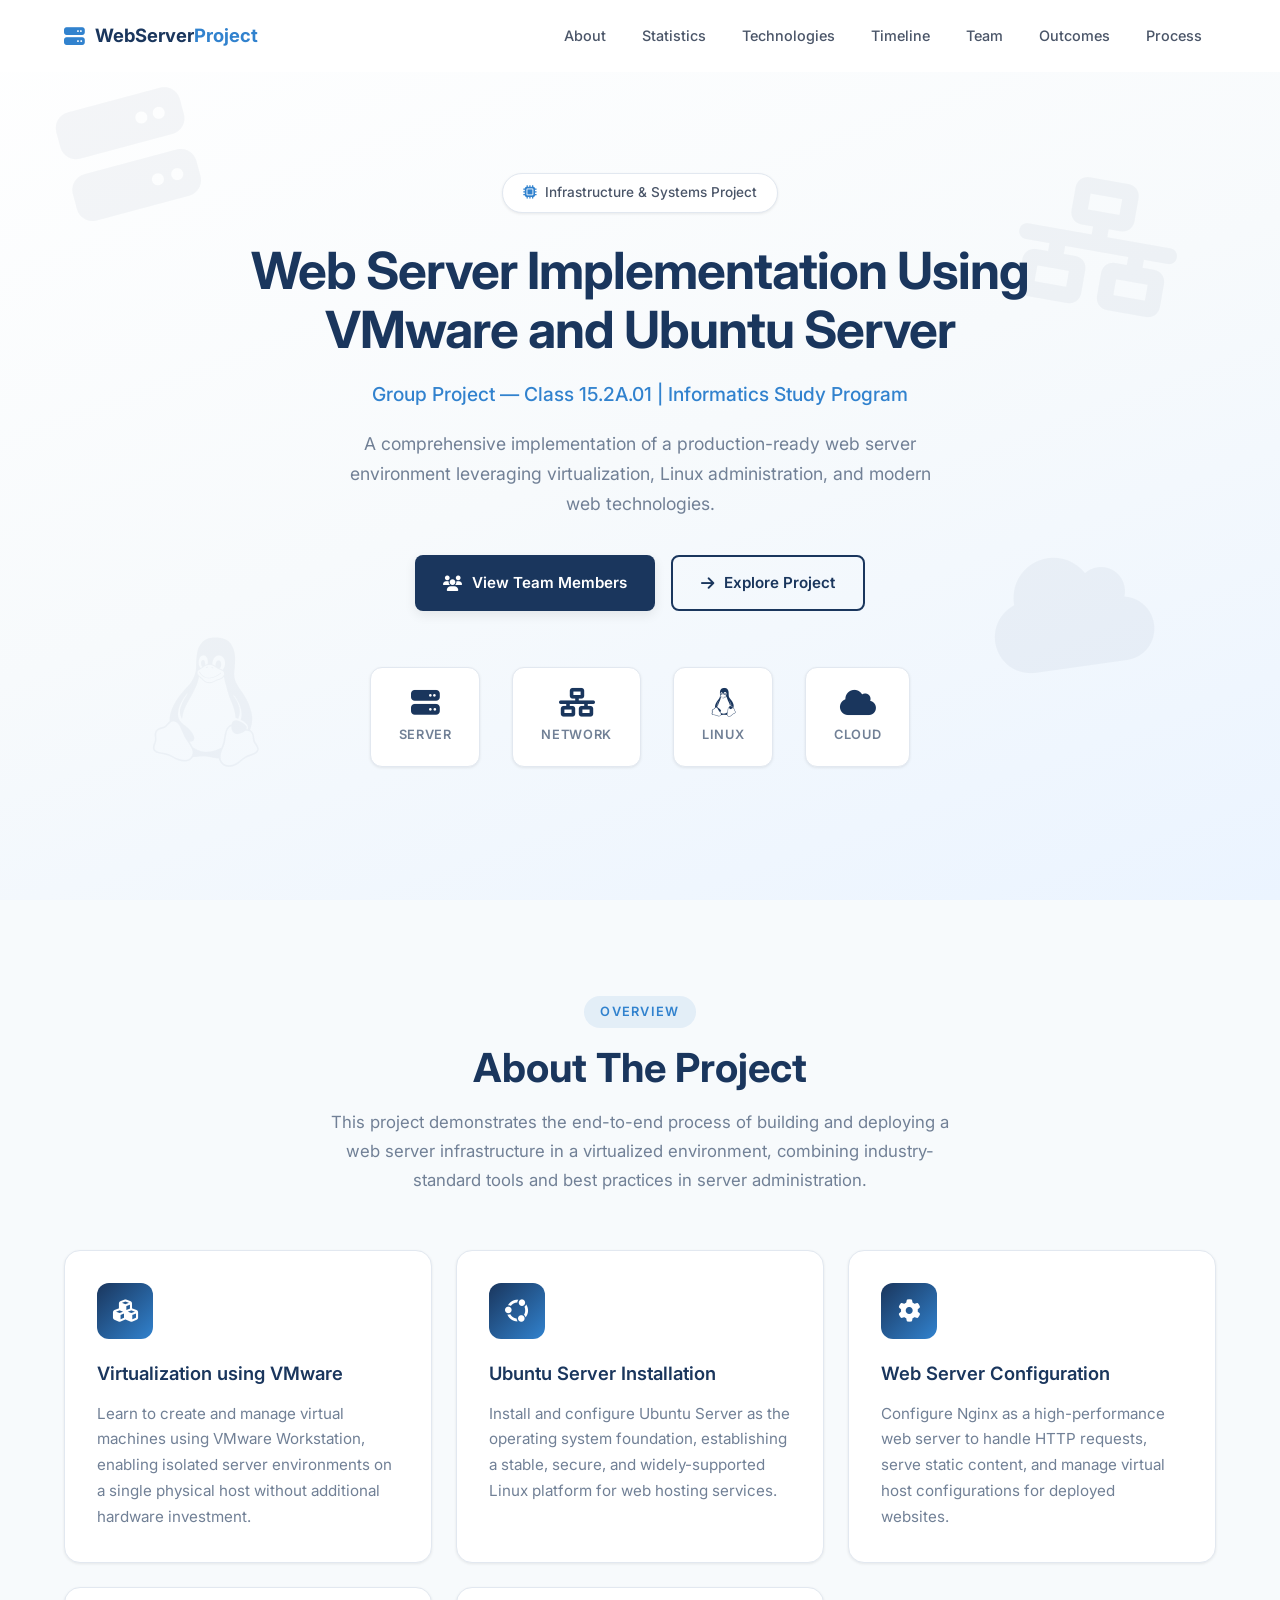
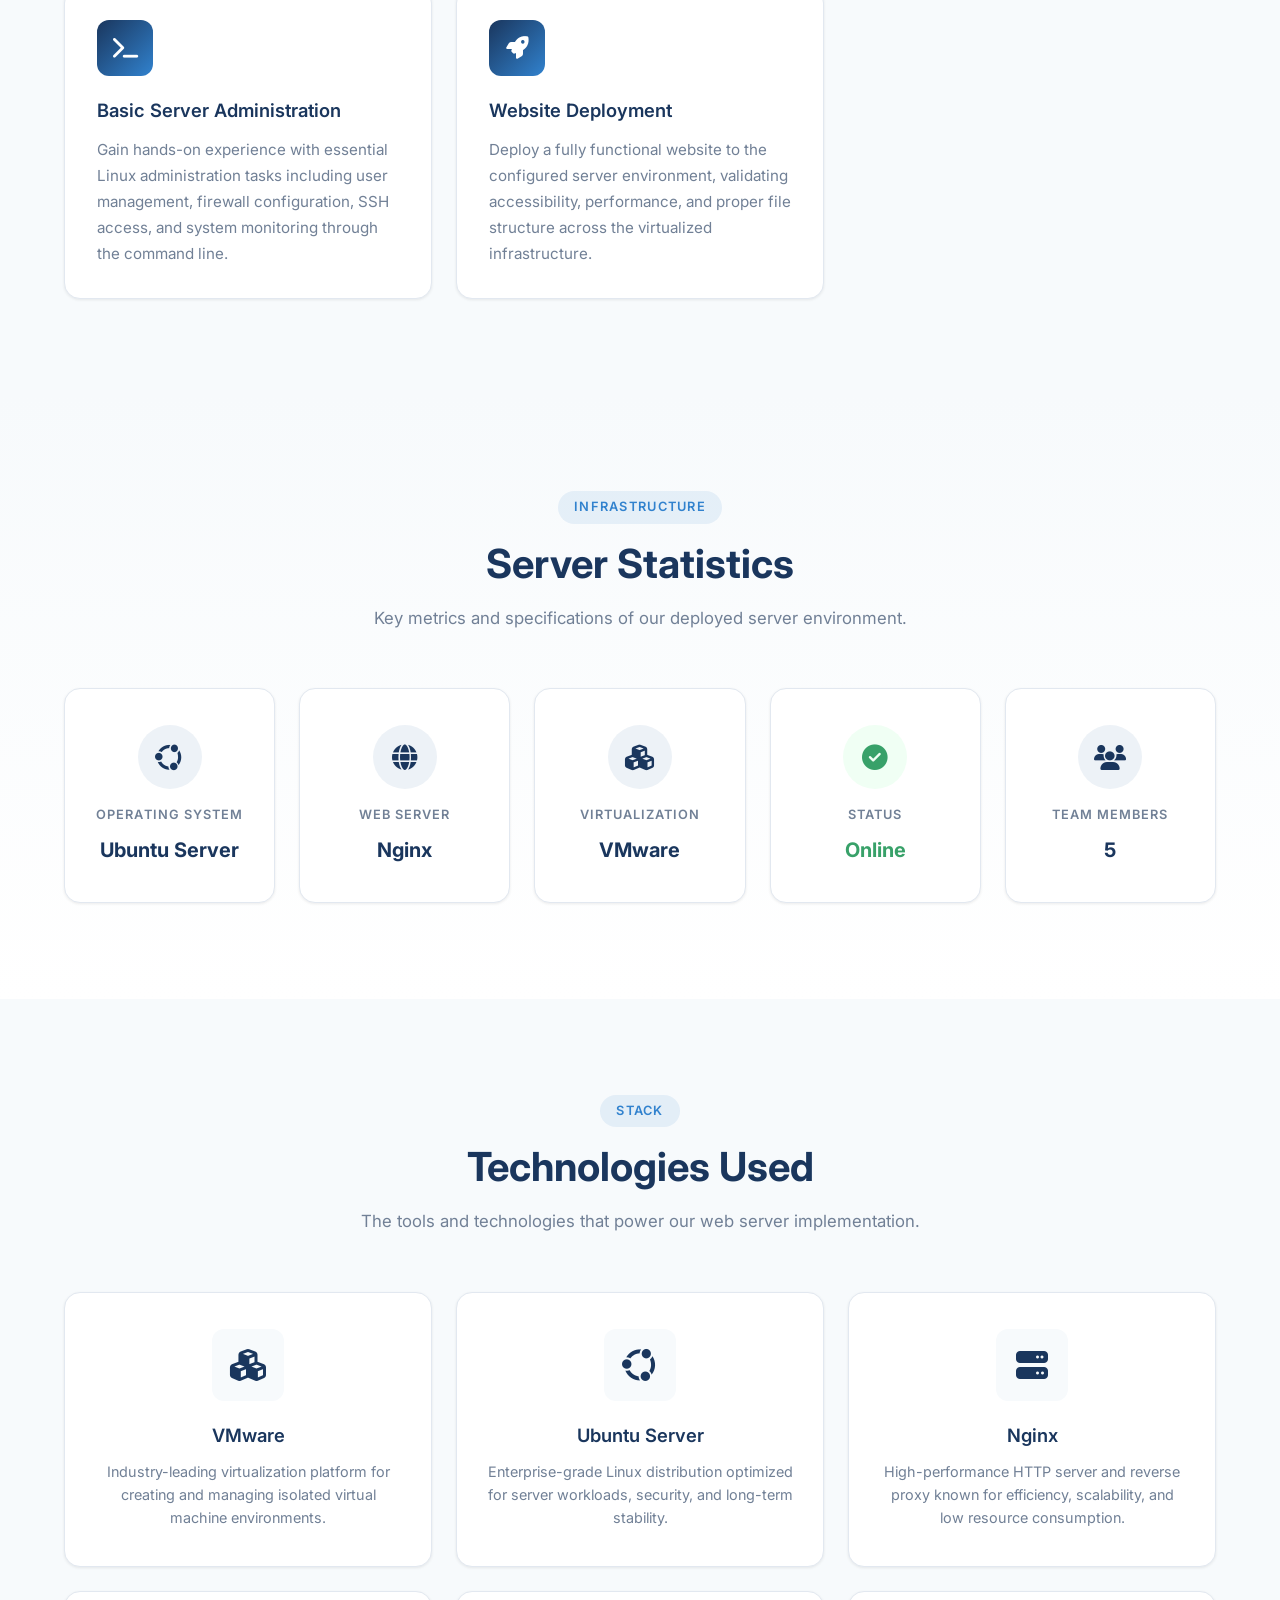
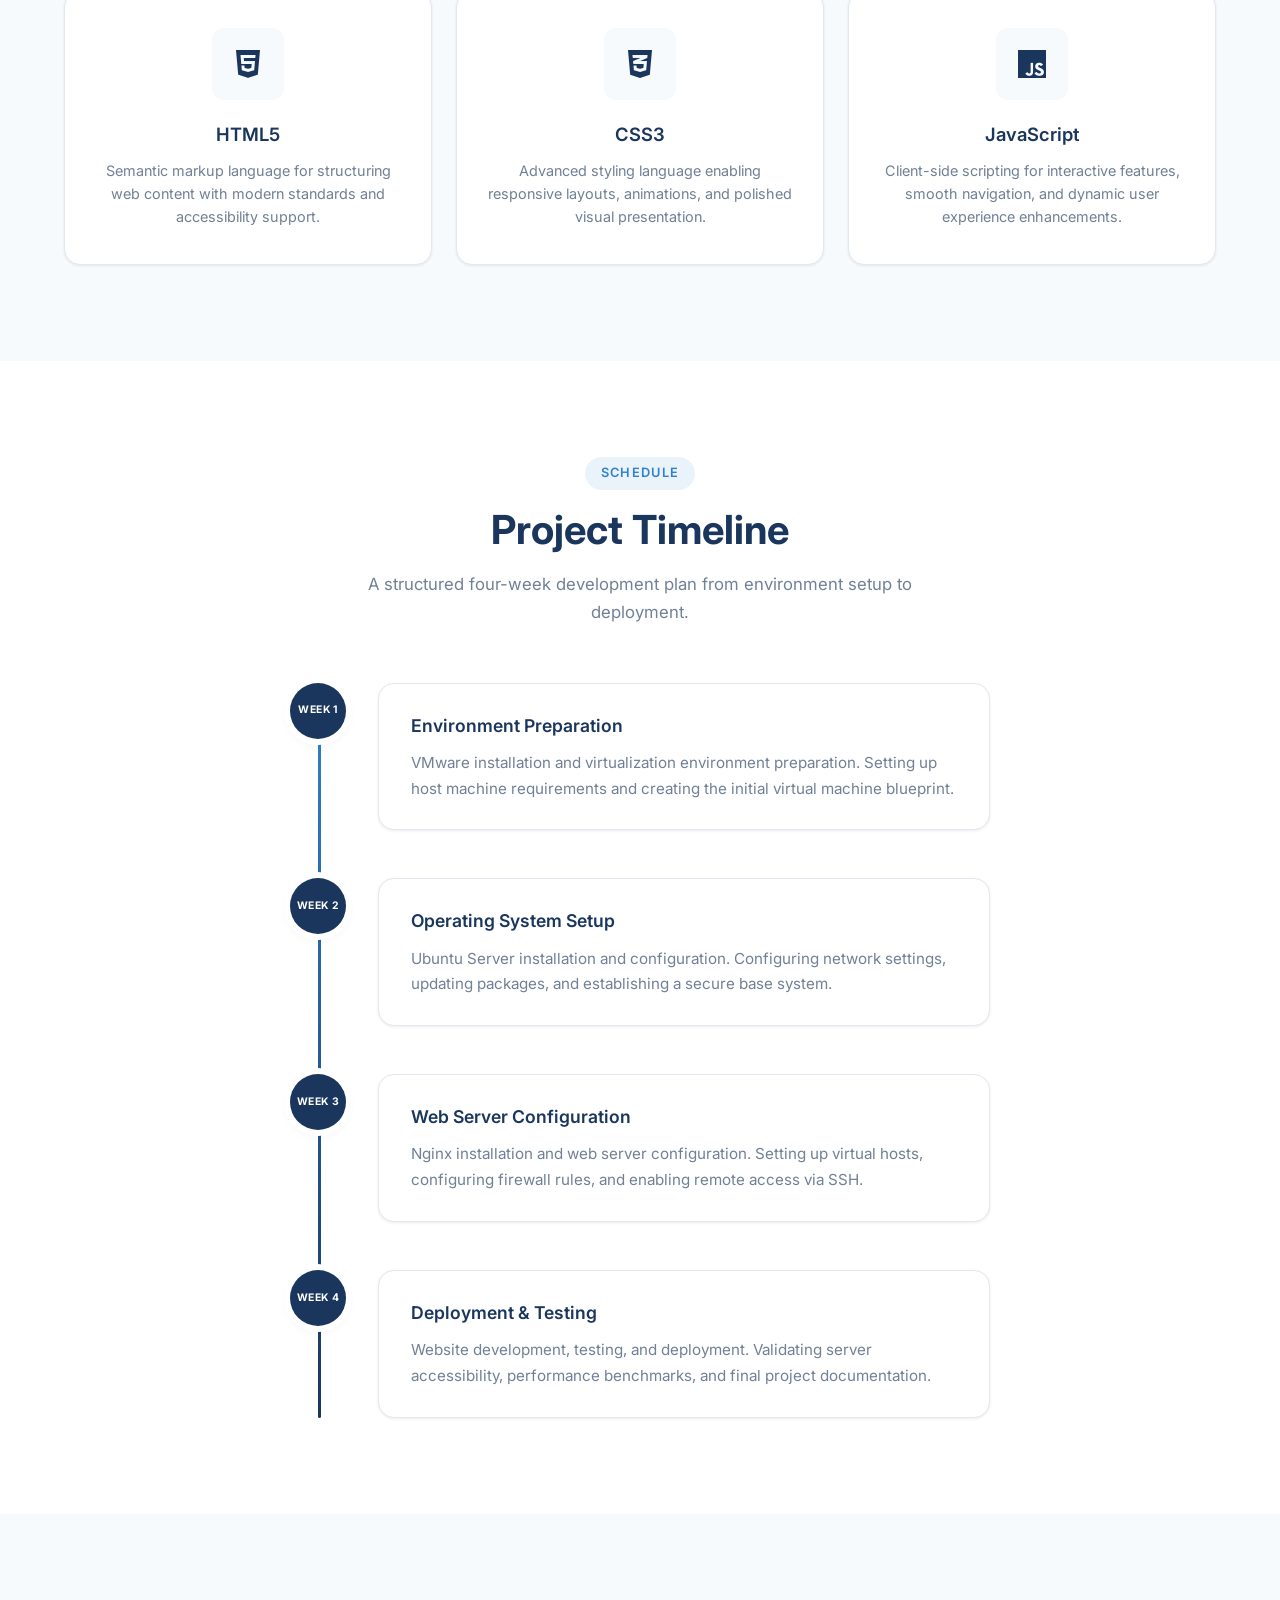
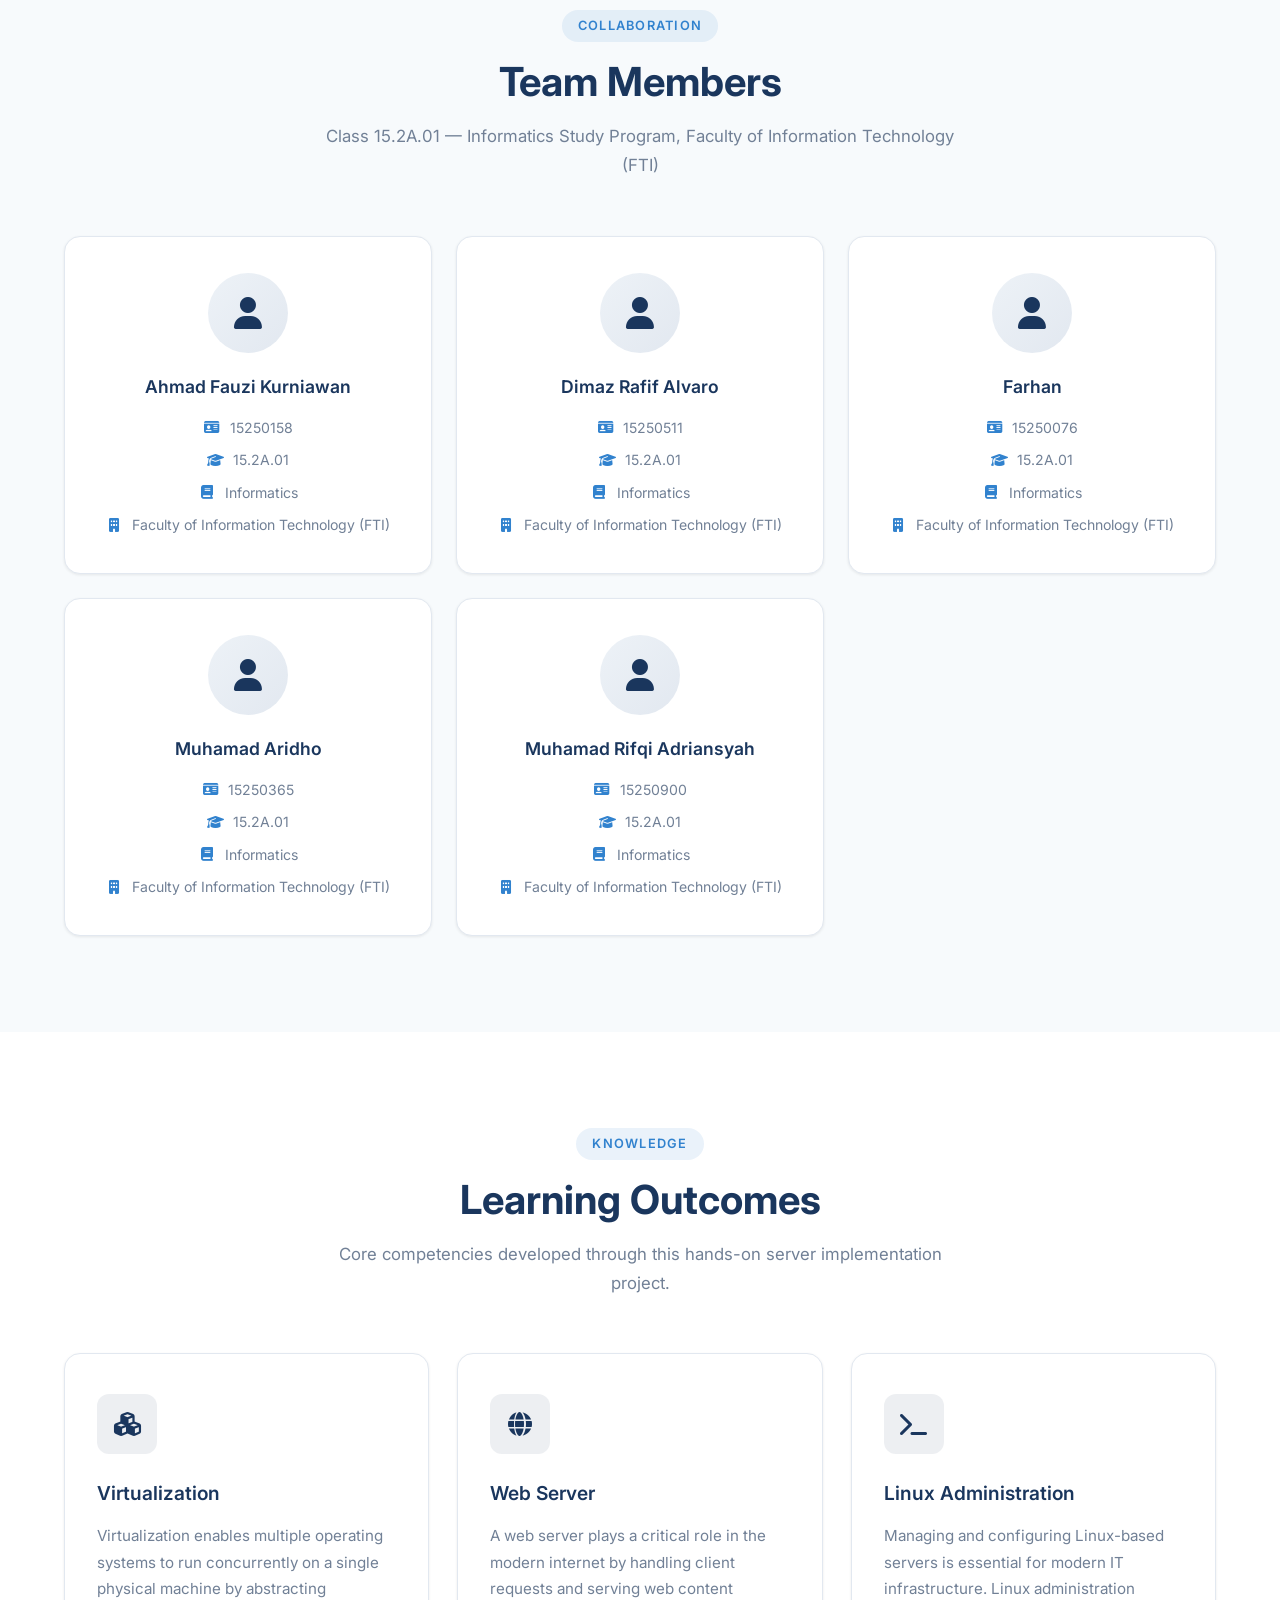
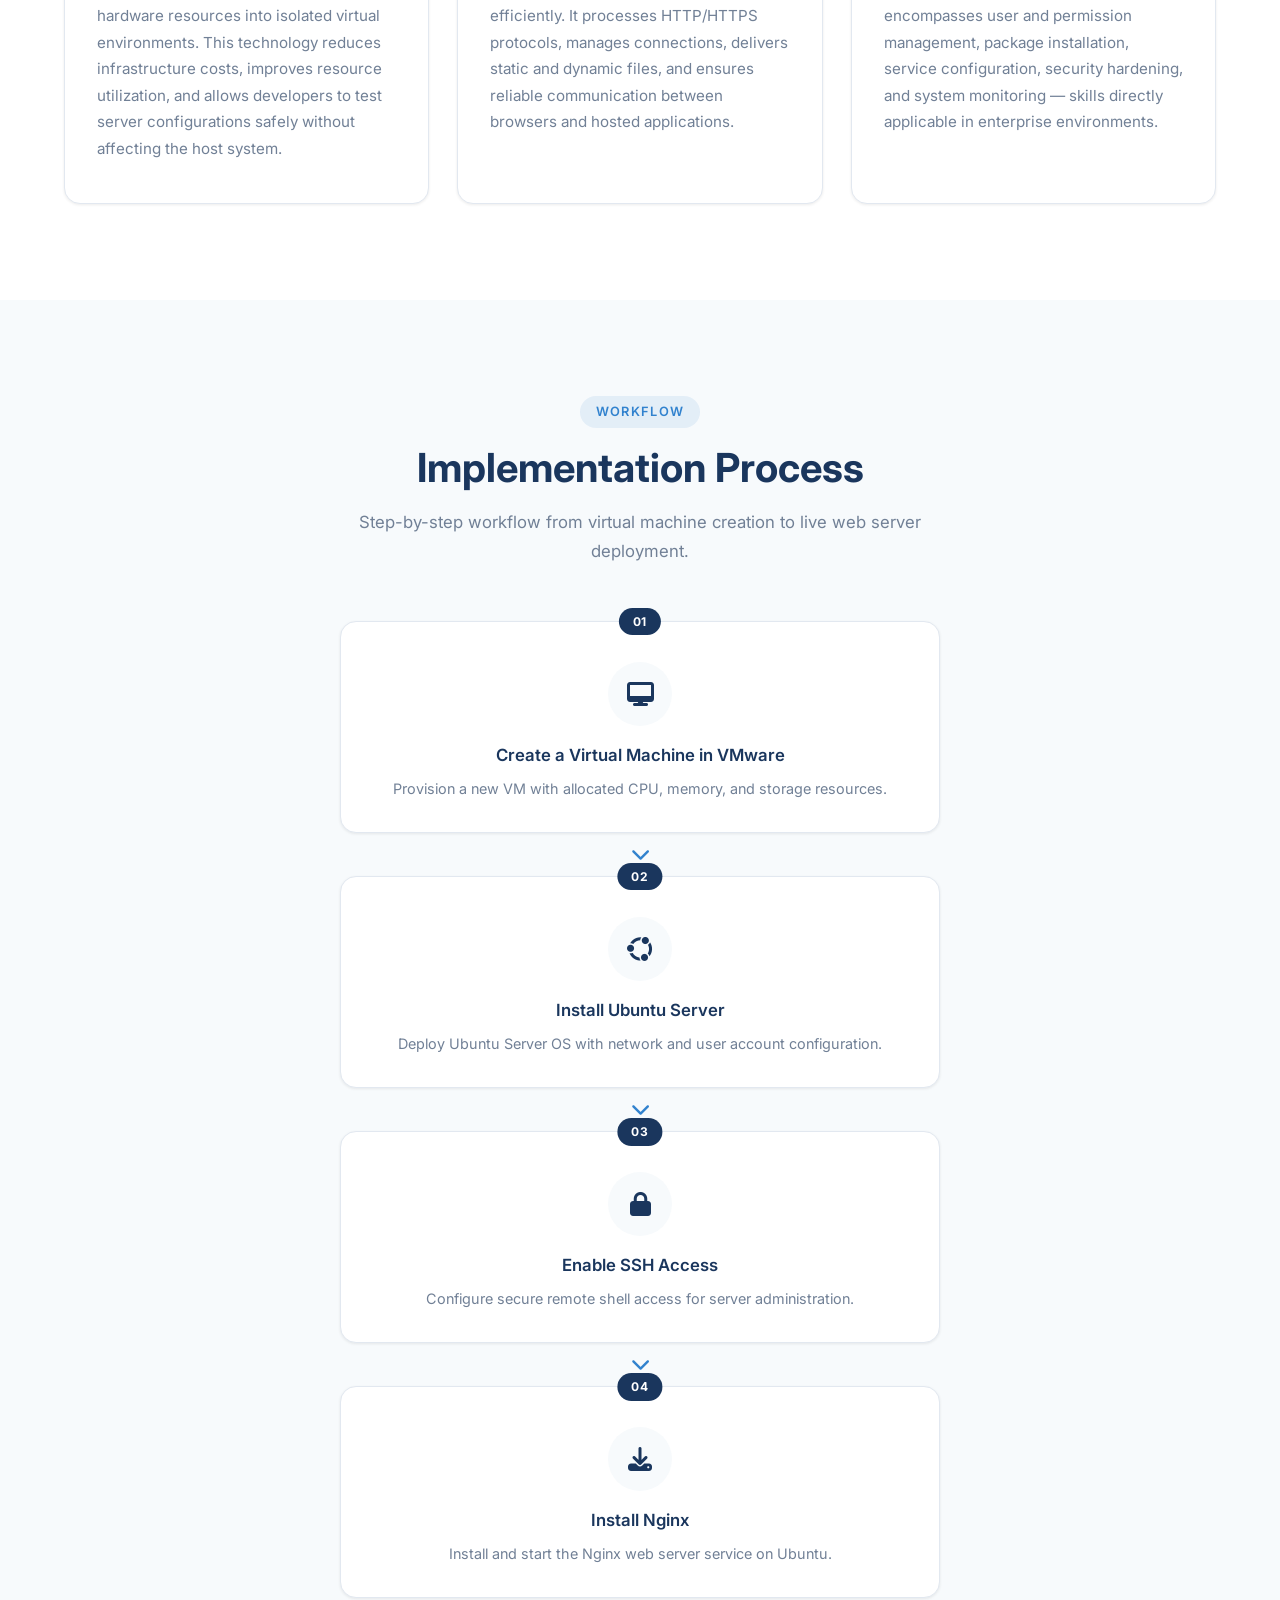
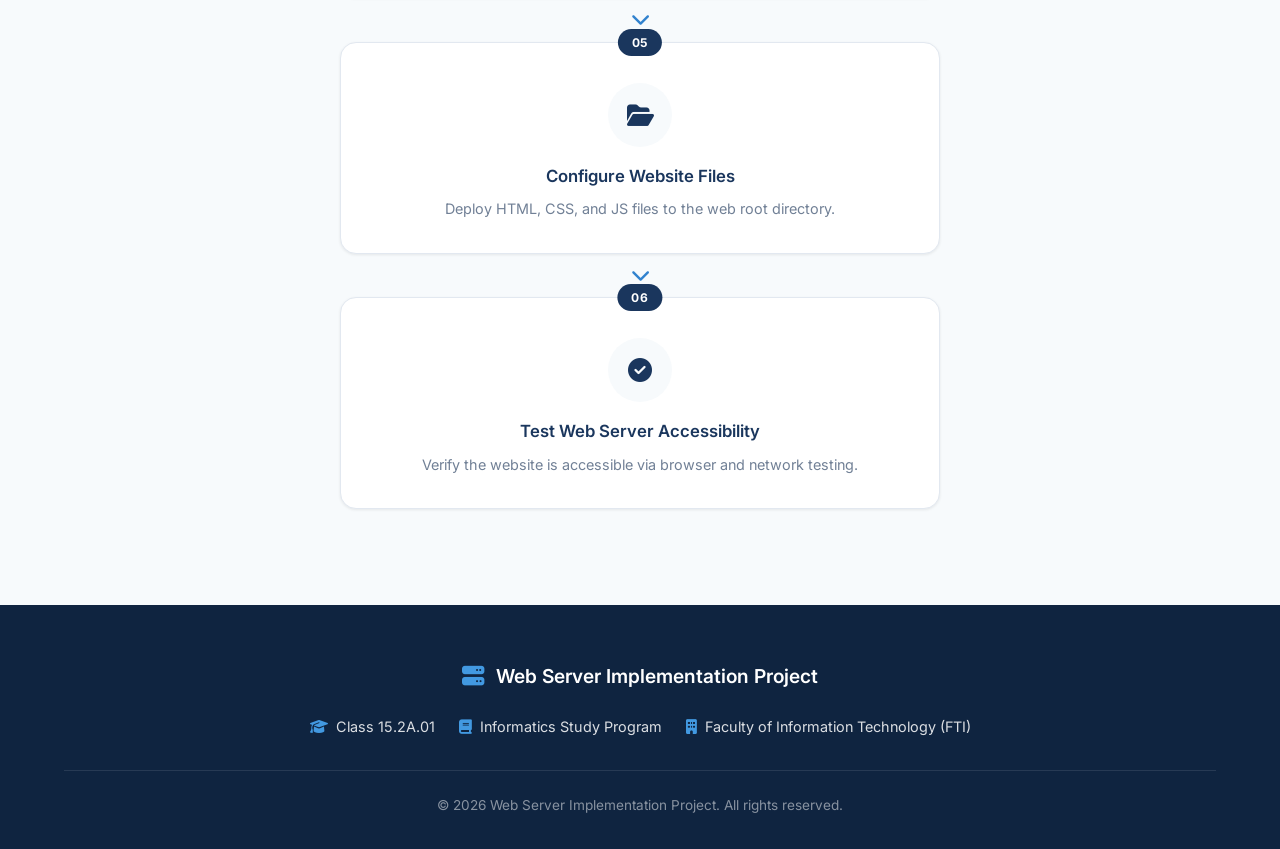
==== index.html @ 6a558b80 "initial commit" ====
<!DOCTYPE html>
<html lang="en">
<head>
  <meta charset="UTF-8">
  <meta name="viewport" content="width=device-width, initial-scale=1.0">
  <meta name="description" content="Web Server Implementation Using VMware and Ubuntu Server - Group Project Class 15.2A.01 Informatics Study Program">
  <title>Web Server Implementation | VMware & Ubuntu Server</title>

  <!-- Google Fonts -->
  <link rel="preconnect" href="https://fonts.googleapis.com">
  <link rel="preconnect" href="https://fonts.gstatic.com" crossorigin>
  <link href="https://fonts.googleapis.com/css2?family=Inter:wght@300;400;500;600;700&display=swap" rel="stylesheet">

  <!-- Font Awesome CDN -->
  <link rel="stylesheet" href="https://cdnjs.cloudflare.com/ajax/libs/font-awesome/6.5.1/css/all.min.css" integrity="sha512-DTOQO9RWCH3ppGqcWaEA1BIZOC6xxalwEsw9c2QQeAIftl+Vegovlnee1c9QX4TctnWMn13TZye+giMm8e2LwA==" crossorigin="anonymous" referrerpolicy="no-referrer">

  <!-- Custom Styles -->
  <link rel="stylesheet" href="css/style.css">
</head>
<body>

  <!-- ==================== NAVIGATION ==================== -->
  <header class="header" id="header">
    <nav class="nav container">
      <a href="#hero" class="nav__logo">
        <i class="fas fa-server"></i>
        <span>WebServer<span class="nav__logo-accent">Project</span></span>
      </a>

      <button class="nav__toggle" id="nav-toggle" aria-label="Toggle navigation menu" aria-expanded="false">
        <i class="fas fa-bars"></i>
      </button>

      <ul class="nav__menu" id="nav-menu">
        <li class="nav__item"><a href="#about" class="nav__link">About</a></li>
        <li class="nav__item"><a href="#statistics" class="nav__link">Statistics</a></li>
        <li class="nav__item"><a href="#technologies" class="nav__link">Technologies</a></li>
        <li class="nav__item"><a href="#timeline" class="nav__link">Timeline</a></li>
        <li class="nav__item"><a href="#team" class="nav__link">Team</a></li>
        <li class="nav__item"><a href="#outcomes" class="nav__link">Outcomes</a></li>
        <li class="nav__item"><a href="#process" class="nav__link">Process</a></li>
      </ul>
    </nav>
  </header>

  <main>

    <!-- ==================== HERO SECTION ==================== -->
    <section class="hero" id="hero">
      <div class="hero__bg-icons" aria-hidden="true">
        <i class="fas fa-server hero__bg-icon hero__bg-icon--1"></i>
        <i class="fas fa-network-wired hero__bg-icon hero__bg-icon--2"></i>
        <i class="fab fa-linux hero__bg-icon hero__bg-icon--3"></i>
        <i class="fas fa-cloud hero__bg-icon hero__bg-icon--4"></i>
      </div>

      <div class="container hero__container">
        <div class="hero__badge reveal">
          <i class="fas fa-microchip"></i>
          <span>Infrastructure &amp; Systems Project</span>
        </div>

        <h1 class="hero__title reveal">
          Web Server Implementation Using VMware and Ubuntu Server
        </h1>

        <p class="hero__subtitle reveal">
          Group Project &mdash; Class 15.2A.01 | Informatics Study Program
        </p>

        <p class="hero__description reveal">
          A comprehensive implementation of a production-ready web server environment
          leveraging virtualization, Linux administration, and modern web technologies.
        </p>

        <div class="hero__cta reveal">
          <a href="#team" class="btn btn--primary">
            <i class="fas fa-users"></i>
            View Team Members
          </a>
          <a href="#about" class="btn btn--outline">
            <i class="fas fa-arrow-right"></i>
            Explore Project
          </a>
        </div>

        <div class="hero__tech-icons reveal">
          <div class="hero__tech-item">
            <i class="fas fa-server"></i>
            <span>Server</span>
          </div>
          <div class="hero__tech-item">
            <i class="fas fa-network-wired"></i>
            <span>Network</span>
          </div>
          <div class="hero__tech-item">
            <i class="fab fa-linux"></i>
            <span>Linux</span>
          </div>
          <div class="hero__tech-item">
            <i class="fas fa-cloud"></i>
            <span>Cloud</span>
          </div>
        </div>
      </div>
    </section>

    <!-- ==================== ABOUT THE PROJECT ==================== -->
    <section class="section about" id="about">
      <div class="container">
        <div class="section__header reveal">
          <span class="section__tag">Overview</span>
          <h2 class="section__title">About The Project</h2>
          <p class="section__description">
            This project demonstrates the end-to-end process of building and deploying
            a web server infrastructure in a virtualized environment, combining industry-standard
            tools and best practices in server administration.
          </p>
        </div>

        <div class="about__grid">
          <article class="about__card reveal">
            <div class="about__icon">
              <i class="fas fa-cubes"></i>
            </div>
            <h3 class="about__card-title">Virtualization using VMware</h3>
            <p class="about__card-text">
              Learn to create and manage virtual machines using VMware Workstation,
              enabling isolated server environments on a single physical host without
              additional hardware investment.
            </p>
          </article>

          <article class="about__card reveal">
            <div class="about__icon">
              <i class="fab fa-ubuntu"></i>
            </div>
            <h3 class="about__card-title">Ubuntu Server Installation</h3>
            <p class="about__card-text">
              Install and configure Ubuntu Server as the operating system foundation,
              establishing a stable, secure, and widely-supported Linux platform for
              web hosting services.
            </p>
          </article>

          <article class="about__card reveal">
            <div class="about__icon">
              <i class="fas fa-cog"></i>
            </div>
            <h3 class="about__card-title">Web Server Configuration</h3>
            <p class="about__card-text">
              Configure Nginx as a high-performance web server to handle HTTP requests,
              serve static content, and manage virtual host configurations for deployed
              websites.
            </p>
          </article>

          <article class="about__card reveal">
            <div class="about__icon">
              <i class="fas fa-terminal"></i>
            </div>
            <h3 class="about__card-title">Basic Server Administration</h3>
            <p class="about__card-text">
              Gain hands-on experience with essential Linux administration tasks including
              user management, firewall configuration, SSH access, and system monitoring
              through the command line.
            </p>
          </article>

          <article class="about__card reveal">
            <div class="about__icon">
              <i class="fas fa-rocket"></i>
            </div>
            <h3 class="about__card-title">Website Deployment</h3>
            <p class="about__card-text">
              Deploy a fully functional website to the configured server environment,
              validating accessibility, performance, and proper file structure across
              the virtualized infrastructure.
            </p>
          </article>
        </div>
      </div>
    </section>

    <!-- ==================== SERVER STATISTICS ==================== -->
    <section class="section statistics" id="statistics">
      <div class="container">
        <div class="section__header reveal">
          <span class="section__tag">Infrastructure</span>
          <h2 class="section__title">Server Statistics</h2>
          <p class="section__description">
            Key metrics and specifications of our deployed server environment.
          </p>
        </div>

        <div class="stats__grid">
          <article class="stats__card reveal">
            <div class="stats__icon">
              <i class="fab fa-ubuntu"></i>
            </div>
            <span class="stats__label">Operating System</span>
            <span class="stats__value">Ubuntu Server</span>
          </article>

          <article class="stats__card reveal">
            <div class="stats__icon">
              <i class="fas fa-globe"></i>
            </div>
            <span class="stats__label">Web Server</span>
            <span class="stats__value">Nginx</span>
          </article>

          <article class="stats__card reveal">
            <div class="stats__icon">
              <i class="fas fa-cubes"></i>
            </div>
            <span class="stats__label">Virtualization</span>
            <span class="stats__value">VMware</span>
          </article>

          <article class="stats__card reveal">
            <div class="stats__icon stats__icon--online">
              <i class="fas fa-circle-check"></i>
            </div>
            <span class="stats__label">Status</span>
            <span class="stats__value stats__value--online">Online</span>
          </article>

          <article class="stats__card reveal">
            <div class="stats__icon">
              <i class="fas fa-users"></i>
            </div>
            <span class="stats__label">Team Members</span>
            <span class="stats__value">5</span>
          </article>
        </div>
      </div>
    </section>

    <!-- ==================== TECHNOLOGIES USED ==================== -->
    <section class="section technologies" id="technologies">
      <div class="container">
        <div class="section__header reveal">
          <span class="section__tag">Stack</span>
          <h2 class="section__title">Technologies Used</h2>
          <p class="section__description">
            The tools and technologies that power our web server implementation.
          </p>
        </div>

        <div class="tech__grid">
          <article class="tech__card reveal">
            <div class="tech__icon">
              <i class="fas fa-cubes"></i>
            </div>
            <h3 class="tech__name">VMware</h3>
            <p class="tech__desc">
              Industry-leading virtualization platform for creating and managing
              isolated virtual machine environments.
            </p>
          </article>

          <article class="tech__card reveal">
            <div class="tech__icon">
              <i class="fab fa-ubuntu"></i>
            </div>
            <h3 class="tech__name">Ubuntu Server</h3>
            <p class="tech__desc">
              Enterprise-grade Linux distribution optimized for server workloads,
              security, and long-term stability.
            </p>
          </article>

          <article class="tech__card reveal">
            <div class="tech__icon">
              <i class="fas fa-server"></i>
            </div>
            <h3 class="tech__name">Nginx</h3>
            <p class="tech__desc">
              High-performance HTTP server and reverse proxy known for efficiency,
              scalability, and low resource consumption.
            </p>
          </article>

          <article class="tech__card reveal">
            <div class="tech__icon">
              <i class="fab fa-html5"></i>
            </div>
            <h3 class="tech__name">HTML5</h3>
            <p class="tech__desc">
              Semantic markup language for structuring web content with modern
              standards and accessibility support.
            </p>
          </article>

          <article class="tech__card reveal">
            <div class="tech__icon">
              <i class="fab fa-css3-alt"></i>
            </div>
            <h3 class="tech__name">CSS3</h3>
            <p class="tech__desc">
              Advanced styling language enabling responsive layouts, animations,
              and polished visual presentation.
            </p>
          </article>

          <article class="tech__card reveal">
            <div class="tech__icon">
              <i class="fab fa-js"></i>
            </div>
            <h3 class="tech__name">JavaScript</h3>
            <p class="tech__desc">
              Client-side scripting for interactive features, smooth navigation,
              and dynamic user experience enhancements.
            </p>
          </article>
        </div>
      </div>
    </section>

    <!-- ==================== PROJECT TIMELINE ==================== -->
    <section class="section timeline-section" id="timeline">
      <div class="container">
        <div class="section__header reveal">
          <span class="section__tag">Schedule</span>
          <h2 class="section__title">Project Timeline</h2>
          <p class="section__description">
            A structured four-week development plan from environment setup to deployment.
          </p>
        </div>

        <div class="timeline">
          <article class="timeline__item reveal">
            <div class="timeline__marker">
              <span class="timeline__week">Week 1</span>
            </div>
            <div class="timeline__content">
              <h3 class="timeline__title">Environment Preparation</h3>
              <p class="timeline__text">
                VMware installation and virtualization environment preparation.
                Setting up host machine requirements and creating the initial
                virtual machine blueprint.
              </p>
            </div>
          </article>

          <article class="timeline__item reveal">
            <div class="timeline__marker">
              <span class="timeline__week">Week 2</span>
            </div>
            <div class="timeline__content">
              <h3 class="timeline__title">Operating System Setup</h3>
              <p class="timeline__text">
                Ubuntu Server installation and configuration. Configuring network
                settings, updating packages, and establishing a secure base system.
              </p>
            </div>
          </article>

          <article class="timeline__item reveal">
            <div class="timeline__marker">
              <span class="timeline__week">Week 3</span>
            </div>
            <div class="timeline__content">
              <h3 class="timeline__title">Web Server Configuration</h3>
              <p class="timeline__text">
                Nginx installation and web server configuration. Setting up virtual
                hosts, configuring firewall rules, and enabling remote access via SSH.
              </p>
            </div>
          </article>

          <article class="timeline__item reveal">
            <div class="timeline__marker">
              <span class="timeline__week">Week 4</span>
            </div>
            <div class="timeline__content">
              <h3 class="timeline__title">Deployment &amp; Testing</h3>
              <p class="timeline__text">
                Website development, testing, and deployment. Validating server
                accessibility, performance benchmarks, and final project documentation.
              </p>
            </div>
          </article>
        </div>
      </div>
    </section>

    <!-- ==================== TEAM MEMBERS ==================== -->
    <section class="section team" id="team">
      <div class="container">
        <div class="section__header reveal">
          <span class="section__tag">Collaboration</span>
          <h2 class="section__title">Team Members</h2>
          <p class="section__description">
            Class 15.2A.01 &mdash; Informatics Study Program, Faculty of Information Technology (FTI)
          </p>
        </div>

        <div class="team__grid">
          <article class="team__card reveal">
            <div class="team__avatar">
              <i class="fas fa-user"></i>
            </div>
            <h3 class="team__name">Ahmad Fauzi Kurniawan</h3>
            <ul class="team__info">
              <li><i class="fas fa-id-card"></i> <span>15250158</span></li>
              <li><i class="fas fa-graduation-cap"></i> <span>15.2A.01</span></li>
              <li><i class="fas fa-book"></i> <span>Informatics</span></li>
              <li><i class="fas fa-building"></i> <span>Faculty of Information Technology (FTI)</span></li>
            </ul>
          </article>

          <article class="team__card reveal">
            <div class="team__avatar">
              <i class="fas fa-user"></i>
            </div>
            <h3 class="team__name">Dimaz Rafif Alvaro</h3>
            <ul class="team__info">
              <li><i class="fas fa-id-card"></i> <span>15250511</span></li>
              <li><i class="fas fa-graduation-cap"></i> <span>15.2A.01</span></li>
              <li><i class="fas fa-book"></i> <span>Informatics</span></li>
              <li><i class="fas fa-building"></i> <span>Faculty of Information Technology (FTI)</span></li>
            </ul>
          </article>

          <article class="team__card reveal">
            <div class="team__avatar">
              <i class="fas fa-user"></i>
            </div>
            <h3 class="team__name">Farhan</h3>
            <ul class="team__info">
              <li><i class="fas fa-id-card"></i> <span>15250076</span></li>
              <li><i class="fas fa-graduation-cap"></i> <span>15.2A.01</span></li>
              <li><i class="fas fa-book"></i> <span>Informatics</span></li>
              <li><i class="fas fa-building"></i> <span>Faculty of Information Technology (FTI)</span></li>
            </ul>
          </article>

          <article class="team__card reveal">
            <div class="team__avatar">
              <i class="fas fa-user"></i>
            </div>
            <h3 class="team__name">Muhamad Aridho</h3>
            <ul class="team__info">
              <li><i class="fas fa-id-card"></i> <span>15250365</span></li>
              <li><i class="fas fa-graduation-cap"></i> <span>15.2A.01</span></li>
              <li><i class="fas fa-book"></i> <span>Informatics</span></li>
              <li><i class="fas fa-building"></i> <span>Faculty of Information Technology (FTI)</span></li>
            </ul>
          </article>

          <article class="team__card reveal">
            <div class="team__avatar">
              <i class="fas fa-user"></i>
            </div>
            <h3 class="team__name">Muhamad Rifqi Adriansyah</h3>
            <ul class="team__info">
              <li><i class="fas fa-id-card"></i> <span>15250900</span></li>
              <li><i class="fas fa-graduation-cap"></i> <span>15.2A.01</span></li>
              <li><i class="fas fa-book"></i> <span>Informatics</span></li>
              <li><i class="fas fa-building"></i> <span>Faculty of Information Technology (FTI)</span></li>
            </ul>
          </article>
        </div>
      </div>
    </section>

    <!-- ==================== LEARNING OUTCOMES ==================== -->
    <section class="section outcomes" id="outcomes">
      <div class="container">
        <div class="section__header reveal">
          <span class="section__tag">Knowledge</span>
          <h2 class="section__title">Learning Outcomes</h2>
          <p class="section__description">
            Core competencies developed through this hands-on server implementation project.
          </p>
        </div>

        <div class="outcomes__grid">
          <article class="outcomes__card reveal">
            <div class="outcomes__icon">
              <i class="fas fa-cubes"></i>
            </div>
            <h3 class="outcomes__title">Virtualization</h3>
            <p class="outcomes__text">
              Virtualization enables multiple operating systems to run concurrently on a
              single physical machine by abstracting hardware resources into isolated virtual
              environments. This technology reduces infrastructure costs, improves resource
              utilization, and allows developers to test server configurations safely without
              affecting the host system.
            </p>
          </article>

          <article class="outcomes__card reveal">
            <div class="outcomes__icon">
              <i class="fas fa-globe"></i>
            </div>
            <h3 class="outcomes__title">Web Server</h3>
            <p class="outcomes__text">
              A web server plays a critical role in the modern internet by handling client
              requests and serving web content efficiently. It processes HTTP/HTTPS protocols,
              manages connections, delivers static and dynamic files, and ensures reliable
              communication between browsers and hosted applications.
            </p>
          </article>

          <article class="outcomes__card reveal">
            <div class="outcomes__icon">
              <i class="fas fa-terminal"></i>
            </div>
            <h3 class="outcomes__title">Linux Administration</h3>
            <p class="outcomes__text">
              Managing and configuring Linux-based servers is essential for modern IT
              infrastructure. Linux administration encompasses user and permission management,
              package installation, service configuration, security hardening, and system
              monitoring &mdash; skills directly applicable in enterprise environments.
            </p>
          </article>
        </div>
      </div>
    </section>

    <!-- ==================== IMPLEMENTATION PROCESS ==================== -->
    <section class="section process" id="process">
      <div class="container">
        <div class="section__header reveal">
          <span class="section__tag">Workflow</span>
          <h2 class="section__title">Implementation Process</h2>
          <p class="section__description">
            Step-by-step workflow from virtual machine creation to live web server deployment.
          </p>
        </div>

        <div class="process__flow">
          <article class="process__step reveal">
            <div class="process__number">01</div>
            <div class="process__icon"><i class="fas fa-desktop"></i></div>
            <h3 class="process__title">Create a Virtual Machine in VMware</h3>
            <p class="process__text">Provision a new VM with allocated CPU, memory, and storage resources.</p>
          </article>

          <div class="process__connector reveal" aria-hidden="true">
            <i class="fas fa-chevron-down"></i>
          </div>

          <article class="process__step reveal">
            <div class="process__number">02</div>
            <div class="process__icon"><i class="fab fa-ubuntu"></i></div>
            <h3 class="process__title">Install Ubuntu Server</h3>
            <p class="process__text">Deploy Ubuntu Server OS with network and user account configuration.</p>
          </article>

          <div class="process__connector reveal" aria-hidden="true">
            <i class="fas fa-chevron-down"></i>
          </div>

          <article class="process__step reveal">
            <div class="process__number">03</div>
            <div class="process__icon"><i class="fas fa-lock"></i></div>
            <h3 class="process__title">Enable SSH Access</h3>
            <p class="process__text">Configure secure remote shell access for server administration.</p>
          </article>

          <div class="process__connector reveal" aria-hidden="true">
            <i class="fas fa-chevron-down"></i>
          </div>

          <article class="process__step reveal">
            <div class="process__number">04</div>
            <div class="process__icon"><i class="fas fa-download"></i></div>
            <h3 class="process__title">Install Nginx</h3>
            <p class="process__text">Install and start the Nginx web server service on Ubuntu.</p>
          </article>

          <div class="process__connector reveal" aria-hidden="true">
            <i class="fas fa-chevron-down"></i>
          </div>

          <article class="process__step reveal">
            <div class="process__number">05</div>
            <div class="process__icon"><i class="fas fa-folder-open"></i></div>
            <h3 class="process__title">Configure Website Files</h3>
            <p class="process__text">Deploy HTML, CSS, and JS files to the web root directory.</p>
          </article>

          <div class="process__connector reveal" aria-hidden="true">
            <i class="fas fa-chevron-down"></i>
          </div>

          <article class="process__step reveal">
            <div class="process__number">06</div>
            <div class="process__icon"><i class="fas fa-check-circle"></i></div>
            <h3 class="process__title">Test Web Server Accessibility</h3>
            <p class="process__text">Verify the website is accessible via browser and network testing.</p>
          </article>
        </div>
      </div>
    </section>

  </main>

  <!-- ==================== FOOTER ==================== -->
  <footer class="footer">
    <div class="container footer__container">
      <div class="footer__brand">
        <i class="fas fa-server"></i>
        <span>Web Server Implementation Project</span>
      </div>

      <div class="footer__info">
        <p><i class="fas fa-graduation-cap"></i> Class 15.2A.01</p>
        <p><i class="fas fa-book"></i> Informatics Study Program</p>
        <p><i class="fas fa-building"></i> Faculty of Information Technology (FTI)</p>
      </div>

      <p class="footer__copyright">
        &copy; 2026 Web Server Implementation Project. All rights reserved.
      </p>
    </div>
  </footer>

  <!-- Back to Top Button -->
  <button class="back-to-top" id="back-to-top" aria-label="Back to top">
    <i class="fas fa-arrow-up"></i>
  </button>

  <!-- Custom Scripts -->
  <script src="js/script.js"></script>
</body>
</html>
---- css/style.css ----
/* ============================================================
   Web Server Implementation Project — Main Stylesheet
   ============================================================ */

/* ---------- CSS Variables ---------- */
:root {
  --color-primary: #1a365d;
  --color-primary-light: #2c5282;
  --color-primary-dark: #0f2440;
  --color-accent: #3182ce;
  --color-accent-light: #4299e1;
  --color-white: #ffffff;
  --color-bg: #ffffff;
  --color-bg-alt: #f7fafc;
  --color-gray-100: #edf2f7;
  --color-gray-200: #e2e8f0;
  --color-gray-300: #cbd5e0;
  --color-gray-500: #718096;
  --color-gray-600: #4a5568;
  --color-gray-700: #2d3748;
  --color-gray-800: #1a202c;
  --color-success: #38a169;
  --color-success-bg: #f0fff4;

  --font-family: 'Inter', -apple-system, BlinkMacSystemFont, 'Segoe UI', sans-serif;
  --shadow-sm: 0 1px 3px rgba(0, 0, 0, 0.08);
  --shadow-md: 0 4px 12px rgba(0, 0, 0, 0.08);
  --shadow-lg: 0 8px 30px rgba(0, 0, 0, 0.1);
  --shadow-xl: 0 12px 40px rgba(26, 54, 93, 0.12);
  --radius-sm: 8px;
  --radius-md: 12px;
  --radius-lg: 16px;
  --radius-xl: 24px;
  --transition: 0.3s ease;
  --header-height: 72px;
}

/* ---------- Reset & Base ---------- */
*,
*::before,
*::after {
  box-sizing: border-box;
  margin: 0;
  padding: 0;
}

html {
  scroll-behavior: smooth;
  scroll-padding-top: var(--header-height);
}

body {
  font-family: var(--font-family);
  font-size: 16px;
  line-height: 1.6;
  color: var(--color-gray-700);
  background-color: var(--color-bg);
  -webkit-font-smoothing: antialiased;
}

a {
  text-decoration: none;
  color: inherit;
}

ul {
  list-style: none;
}

img {
  max-width: 100%;
  display: block;
}

button {
  border: none;
  background: none;
  cursor: pointer;
  font-family: inherit;
}

/* ---------- Layout Utilities ---------- */
.container {
  width: 100%;
  max-width: 1200px;
  margin: 0 auto;
  padding: 0 24px;
}

.section {
  padding: 96px 0;
}

.section:nth-child(even) {
  background-color: var(--color-bg-alt);
}

/* ---------- Section Headers ---------- */
.section__header {
  text-align: center;
  max-width: 640px;
  margin: 0 auto 56px;
}

.section__tag {
  display: inline-block;
  font-size: 0.8rem;
  font-weight: 600;
  text-transform: uppercase;
  letter-spacing: 0.1em;
  color: var(--color-accent);
  background: rgba(49, 130, 206, 0.1);
  padding: 6px 16px;
  border-radius: 50px;
  margin-bottom: 16px;
}

.section__title {
  font-size: clamp(1.75rem, 4vw, 2.5rem);
  font-weight: 700;
  color: var(--color-primary);
  margin-bottom: 16px;
  line-height: 1.2;
}

.section__description {
  font-size: 1.05rem;
  color: var(--color-gray-500);
  line-height: 1.7;
}

/* ---------- Scroll Reveal Animation ---------- */
.reveal {
  opacity: 0;
  transform: translateY(30px);
  transition: opacity 0.7s ease, transform 0.7s ease;
}

.reveal.active {
  opacity: 1;
  transform: translateY(0);
}

/* ---------- Buttons ---------- */
.btn {
  display: inline-flex;
  align-items: center;
  gap: 10px;
  padding: 14px 28px;
  font-size: 0.95rem;
  font-weight: 600;
  border-radius: var(--radius-sm);
  transition: all var(--transition);
  cursor: pointer;
}

.btn--primary {
  background: var(--color-primary);
  color: var(--color-white);
  box-shadow: var(--shadow-md);
}

.btn--primary:hover {
  background: var(--color-primary-light);
  transform: translateY(-2px);
  box-shadow: var(--shadow-lg);
}

.btn--outline {
  background: transparent;
  color: var(--color-primary);
  border: 2px solid var(--color-primary);
}

.btn--outline:hover {
  background: var(--color-primary);
  color: var(--color-white);
  transform: translateY(-2px);
}

/* ============================================================
   NAVIGATION
   ============================================================ */
.header {
  position: fixed;
  top: 0;
  left: 0;
  width: 100%;
  height: var(--header-height);
  background: rgba(255, 255, 255, 0.95);
  backdrop-filter: blur(12px);
  -webkit-backdrop-filter: blur(12px);
  z-index: 1000;
  transition: box-shadow var(--transition);
}

.header.scrolled {
  box-shadow: var(--shadow-md);
}

.nav {
  display: flex;
  align-items: center;
  justify-content: space-between;
  height: 100%;
}

.nav__logo {
  display: flex;
  align-items: center;
  gap: 10px;
  font-size: 1.15rem;
  font-weight: 700;
  color: var(--color-primary);
}

.nav__logo i {
  font-size: 1.3rem;
  color: var(--color-accent);
}

.nav__logo-accent {
  color: var(--color-accent);
}

.nav__menu {
  display: flex;
  align-items: center;
  gap: 8px;
}

.nav__link {
  display: block;
  padding: 8px 14px;
  font-size: 0.9rem;
  font-weight: 500;
  color: var(--color-gray-600);
  border-radius: var(--radius-sm);
  transition: all var(--transition);
}

.nav__link:hover,
.nav__link.active {
  color: var(--color-primary);
  background: rgba(26, 54, 93, 0.06);
}

.nav__toggle {
  display: none;
  font-size: 1.4rem;
  color: var(--color-primary);
  padding: 8px;
}

/* ============================================================
   HERO SECTION
   ============================================================ */
.hero {
  position: relative;
  min-height: 100vh;
  display: flex;
  align-items: center;
  padding: calc(var(--header-height) + 48px) 0 80px;
  background: linear-gradient(160deg, var(--color-white) 0%, var(--color-bg-alt) 50%, #ebf4ff 100%);
  overflow: hidden;
}

.hero__bg-icons {
  position: absolute;
  inset: 0;
  pointer-events: none;
  overflow: hidden;
}

.hero__bg-icon {
  position: absolute;
  font-size: 8rem;
  color: var(--color-primary);
  opacity: 0.04;
}

.hero__bg-icon--1 { top: 10%; left: 5%; transform: rotate(-15deg); }
.hero__bg-icon--2 { top: 20%; right: 8%; transform: rotate(10deg); }
.hero__bg-icon--3 { bottom: 15%; left: 12%; transform: rotate(5deg); }
.hero__bg-icon--4 { bottom: 25%; right: 10%; transform: rotate(-8deg); }

.hero__container {
  position: relative;
  z-index: 1;
  text-align: center;
  max-width: 860px;
}

.hero__badge {
  display: inline-flex;
  align-items: center;
  gap: 8px;
  padding: 8px 20px;
  background: var(--color-white);
  border: 1px solid var(--color-gray-200);
  border-radius: 50px;
  font-size: 0.85rem;
  font-weight: 500;
  color: var(--color-gray-600);
  margin-bottom: 28px;
  box-shadow: var(--shadow-sm);
}

.hero__badge i {
  color: var(--color-accent);
}

.hero__title {
  font-size: clamp(2rem, 5vw, 3.2rem);
  font-weight: 700;
  color: var(--color-primary);
  line-height: 1.15;
  margin-bottom: 20px;
  letter-spacing: -0.02em;
}

.hero__subtitle {
  font-size: clamp(1rem, 2.5vw, 1.2rem);
  font-weight: 500;
  color: var(--color-accent);
  margin-bottom: 20px;
}

.hero__description {
  font-size: 1.1rem;
  color: var(--color-gray-500);
  max-width: 600px;
  margin: 0 auto 36px;
  line-height: 1.7;
}

.hero__cta {
  display: flex;
  flex-wrap: wrap;
  justify-content: center;
  gap: 16px;
  margin-bottom: 56px;
}

.hero__tech-icons {
  display: flex;
  justify-content: center;
  gap: 32px;
  flex-wrap: wrap;
}

.hero__tech-item {
  display: flex;
  flex-direction: column;
  align-items: center;
  gap: 8px;
  padding: 20px 28px;
  background: var(--color-white);
  border-radius: var(--radius-md);
  box-shadow: var(--shadow-sm);
  border: 1px solid var(--color-gray-200);
  transition: all var(--transition);
}

.hero__tech-item:hover {
  transform: translateY(-4px);
  box-shadow: var(--shadow-md);
  border-color: var(--color-accent-light);
}

.hero__tech-item i {
  font-size: 1.8rem;
  color: var(--color-primary);
}

.hero__tech-item span {
  font-size: 0.8rem;
  font-weight: 600;
  color: var(--color-gray-500);
  text-transform: uppercase;
  letter-spacing: 0.05em;
}

/* ============================================================
   ABOUT SECTION
   ============================================================ */
.about__grid {
  display: grid;
  grid-template-columns: repeat(auto-fit, minmax(300px, 1fr));
  gap: 24px;
}

.about__card {
  background: var(--color-white);
  padding: 32px;
  border-radius: var(--radius-lg);
  border: 1px solid var(--color-gray-200);
  box-shadow: var(--shadow-sm);
  transition: all var(--transition);
}

.about__card:hover {
  transform: translateY(-6px);
  box-shadow: var(--shadow-lg);
  border-color: transparent;
}

.about__icon {
  width: 56px;
  height: 56px;
  display: flex;
  align-items: center;
  justify-content: center;
  background: linear-gradient(135deg, var(--color-primary), var(--color-accent));
  border-radius: var(--radius-md);
  margin-bottom: 20px;
}

.about__icon i {
  font-size: 1.4rem;
  color: var(--color-white);
}

.about__card-title {
  font-size: 1.15rem;
  font-weight: 600;
  color: var(--color-primary);
  margin-bottom: 12px;
}

.about__card-text {
  font-size: 0.95rem;
  color: var(--color-gray-500);
  line-height: 1.7;
}

/* ============================================================
   STATISTICS SECTION
   ============================================================ */
.statistics {
  background: linear-gradient(180deg, var(--color-bg-alt) 0%, var(--color-white) 100%);
}

.stats__grid {
  display: grid;
  grid-template-columns: repeat(auto-fit, minmax(200px, 1fr));
  gap: 24px;
}

.stats__card {
  display: flex;
  flex-direction: column;
  align-items: center;
  text-align: center;
  padding: 36px 24px;
  background: var(--color-white);
  border-radius: var(--radius-lg);
  border: 1px solid var(--color-gray-200);
  box-shadow: var(--shadow-sm);
  transition: all var(--transition);
}

.stats__card:hover {
  transform: translateY(-6px);
  box-shadow: var(--shadow-xl);
}

.stats__icon {
  width: 64px;
  height: 64px;
  display: flex;
  align-items: center;
  justify-content: center;
  background: var(--color-gray-100);
  border-radius: 50%;
  margin-bottom: 16px;
  transition: all var(--transition);
}

.stats__icon i {
  font-size: 1.6rem;
  color: var(--color-primary);
}

.stats__icon--online {
  background: var(--color-success-bg);
}

.stats__icon--online i {
  color: var(--color-success);
}

.stats__card:hover .stats__icon {
  background: var(--color-primary);
}

.stats__card:hover .stats__icon i {
  color: var(--color-white);
}

.stats__card:hover .stats__icon--online {
  background: var(--color-success);
}

.stats__label {
  font-size: 0.8rem;
  font-weight: 600;
  text-transform: uppercase;
  letter-spacing: 0.08em;
  color: var(--color-gray-500);
  margin-bottom: 8px;
}

.stats__value {
  font-size: 1.25rem;
  font-weight: 700;
  color: var(--color-primary);
}

.stats__value--online {
  color: var(--color-success);
}

/* ============================================================
   TECHNOLOGIES SECTION
   ============================================================ */
.tech__grid {
  display: grid;
  grid-template-columns: repeat(auto-fit, minmax(280px, 1fr));
  gap: 24px;
}

.tech__card {
  background: var(--color-white);
  padding: 36px 28px;
  border-radius: var(--radius-lg);
  border: 1px solid var(--color-gray-200);
  box-shadow: var(--shadow-sm);
  text-align: center;
  transition: all var(--transition);
}

.tech__card:hover {
  transform: translateY(-6px);
  box-shadow: var(--shadow-lg);
  border-color: var(--color-accent-light);
}

.tech__icon {
  width: 72px;
  height: 72px;
  display: flex;
  align-items: center;
  justify-content: center;
  background: var(--color-bg-alt);
  border-radius: var(--radius-md);
  margin: 0 auto 20px;
  transition: all var(--transition);
}

.tech__icon i {
  font-size: 2rem;
  color: var(--color-primary);
  transition: color var(--transition);
}

.tech__card:hover .tech__icon {
  background: var(--color-primary);
}

.tech__card:hover .tech__icon i {
  color: var(--color-white);
}

.tech__name {
  font-size: 1.15rem;
  font-weight: 600;
  color: var(--color-primary);
  margin-bottom: 10px;
}

.tech__desc {
  font-size: 0.9rem;
  color: var(--color-gray-500);
  line-height: 1.6;
}

/* ============================================================
   TIMELINE SECTION
   ============================================================ */
.timeline {
  position: relative;
  max-width: 700px;
  margin: 0 auto;
}

.timeline::before {
  content: '';
  position: absolute;
  left: 28px;
  top: 0;
  bottom: 0;
  width: 3px;
  background: linear-gradient(180deg, var(--color-accent), var(--color-primary));
  border-radius: 3px;
}

.timeline__item {
  position: relative;
  display: flex;
  gap: 32px;
  padding-bottom: 48px;
}

.timeline__item:last-child {
  padding-bottom: 0;
}

.timeline__marker {
  position: relative;
  z-index: 1;
  flex-shrink: 0;
  width: 56px;
  height: 56px;
  display: flex;
  align-items: center;
  justify-content: center;
  background: var(--color-primary);
  border-radius: 50%;
  box-shadow: 0 0 0 6px var(--color-white), var(--shadow-md);
}

.timeline__week {
  font-size: 0.65rem;
  font-weight: 700;
  color: var(--color-white);
  text-transform: uppercase;
  letter-spacing: 0.05em;
}

.timeline__content {
  flex: 1;
  background: var(--color-white);
  padding: 28px 32px;
  border-radius: var(--radius-lg);
  border: 1px solid var(--color-gray-200);
  box-shadow: var(--shadow-sm);
  transition: all var(--transition);
}

.timeline__item:hover .timeline__content {
  box-shadow: var(--shadow-lg);
  border-color: var(--color-accent-light);
}

.timeline__title {
  font-size: 1.1rem;
  font-weight: 600;
  color: var(--color-primary);
  margin-bottom: 10px;
}

.timeline__text {
  font-size: 0.95rem;
  color: var(--color-gray-500);
  line-height: 1.7;
}

/* ============================================================
   TEAM SECTION
   ============================================================ */
.team__grid {
  display: grid;
  grid-template-columns: repeat(auto-fit, minmax(280px, 1fr));
  gap: 24px;
}

.team__card {
  background: var(--color-white);
  padding: 36px 28px;
  border-radius: var(--radius-lg);
  border: 1px solid var(--color-gray-200);
  box-shadow: var(--shadow-sm);
  text-align: center;
  transition: all var(--transition);
}

.team__card:hover {
  transform: translateY(-6px);
  box-shadow: var(--shadow-xl);
  border-color: transparent;
}

.team__avatar {
  width: 80px;
  height: 80px;
  display: flex;
  align-items: center;
  justify-content: center;
  background: linear-gradient(135deg, var(--color-gray-100), var(--color-gray-200));
  border-radius: 50%;
  margin: 0 auto 20px;
  transition: all var(--transition);
}

.team__avatar i {
  font-size: 2rem;
  color: var(--color-primary);
}

.team__card:hover .team__avatar {
  background: linear-gradient(135deg, var(--color-primary), var(--color-accent));
}

.team__card:hover .team__avatar i {
  color: var(--color-white);
}

.team__name {
  font-size: 1.1rem;
  font-weight: 600;
  color: var(--color-primary);
  margin-bottom: 16px;
}

.team__info {
  display: flex;
  flex-direction: column;
  gap: 10px;
}

.team__info li {
  display: flex;
  align-items: center;
  justify-content: center;
  gap: 10px;
  font-size: 0.88rem;
  color: var(--color-gray-500);
}

.team__info i {
  width: 16px;
  color: var(--color-accent);
  font-size: 0.85rem;
}

/* ============================================================
   LEARNING OUTCOMES SECTION
   ============================================================ */
.outcomes__grid {
  display: grid;
  grid-template-columns: repeat(auto-fit, minmax(320px, 1fr));
  gap: 28px;
}

.outcomes__card {
  background: var(--color-white);
  padding: 40px 32px;
  border-radius: var(--radius-lg);
  border: 1px solid var(--color-gray-200);
  box-shadow: var(--shadow-sm);
  transition: all var(--transition);
}

.outcomes__card:hover {
  transform: translateY(-6px);
  box-shadow: var(--shadow-lg);
}

.outcomes__icon {
  width: 60px;
  height: 60px;
  display: flex;
  align-items: center;
  justify-content: center;
  background: rgba(26, 54, 93, 0.08);
  border-radius: var(--radius-md);
  margin-bottom: 24px;
  transition: all var(--transition);
}

.outcomes__icon i {
  font-size: 1.5rem;
  color: var(--color-primary);
}

.outcomes__card:hover .outcomes__icon {
  background: var(--color-primary);
}

.outcomes__card:hover .outcomes__icon i {
  color: var(--color-white);
}

.outcomes__title {
  font-size: 1.2rem;
  font-weight: 600;
  color: var(--color-primary);
  margin-bottom: 14px;
}

.outcomes__text {
  font-size: 0.95rem;
  color: var(--color-gray-500);
  line-height: 1.75;
}

/* ============================================================
   IMPLEMENTATION PROCESS SECTION
   ============================================================ */
.process__flow {
  max-width: 600px;
  margin: 0 auto;
  display: flex;
  flex-direction: column;
  align-items: center;
}

.process__step {
  width: 100%;
  background: var(--color-white);
  padding: 32px;
  border-radius: var(--radius-lg);
  border: 1px solid var(--color-gray-200);
  box-shadow: var(--shadow-sm);
  text-align: center;
  position: relative;
  transition: all var(--transition);
}

.process__step:hover {
  transform: translateY(-4px);
  box-shadow: var(--shadow-lg);
  border-color: var(--color-accent-light);
}

.process__number {
  position: absolute;
  top: -14px;
  left: 50%;
  transform: translateX(-50%);
  background: var(--color-primary);
  color: var(--color-white);
  font-size: 0.75rem;
  font-weight: 700;
  padding: 4px 14px;
  border-radius: 50px;
  letter-spacing: 0.05em;
}

.process__icon {
  width: 64px;
  height: 64px;
  display: flex;
  align-items: center;
  justify-content: center;
  background: var(--color-bg-alt);
  border-radius: 50%;
  margin: 8px auto 16px;
  transition: all var(--transition);
}

.process__icon i {
  font-size: 1.5rem;
  color: var(--color-primary);
}

.process__step:hover .process__icon {
  background: var(--color-primary);
}

.process__step:hover .process__icon i {
  color: var(--color-white);
}

.process__title {
  font-size: 1.05rem;
  font-weight: 600;
  color: var(--color-primary);
  margin-bottom: 8px;
}

.process__text {
  font-size: 0.9rem;
  color: var(--color-gray-500);
  line-height: 1.6;
}

.process__connector {
  display: flex;
  align-items: center;
  justify-content: center;
  padding: 12px 0;
  color: var(--color-accent);
  font-size: 1.2rem;
}

/* ============================================================
   FOOTER
   ============================================================ */
.footer {
  background: var(--color-primary-dark);
  color: rgba(255, 255, 255, 0.85);
  padding: 56px 0 32px;
}

.footer__container {
  text-align: center;
}

.footer__brand {
  display: flex;
  align-items: center;
  justify-content: center;
  gap: 12px;
  font-size: 1.2rem;
  font-weight: 600;
  color: var(--color-white);
  margin-bottom: 24px;
}

.footer__brand i {
  font-size: 1.4rem;
  color: var(--color-accent-light);
}

.footer__info {
  display: flex;
  flex-wrap: wrap;
  justify-content: center;
  gap: 24px;
  margin-bottom: 32px;
}

.footer__info p {
  display: flex;
  align-items: center;
  gap: 8px;
  font-size: 0.9rem;
}

.footer__info i {
  color: var(--color-accent-light);
}

.footer__copyright {
  font-size: 0.85rem;
  color: rgba(255, 255, 255, 0.5);
  padding-top: 24px;
  border-top: 1px solid rgba(255, 255, 255, 0.1);
}

/* ============================================================
   BACK TO TOP BUTTON
   ============================================================ */
.back-to-top {
  position: fixed;
  bottom: 32px;
  right: 32px;
  width: 48px;
  height: 48px;
  display: flex;
  align-items: center;
  justify-content: center;
  background: var(--color-primary);
  color: var(--color-white);
  border-radius: 50%;
  box-shadow: var(--shadow-lg);
  z-index: 999;
  opacity: 0;
  visibility: hidden;
  transform: translateY(20px);
  transition: all var(--transition);
}

.back-to-top.visible {
  opacity: 1;
  visibility: visible;
  transform: translateY(0);
}

.back-to-top:hover {
  background: var(--color-accent);
  transform: translateY(-4px);
}

/* ============================================================
   RESPONSIVE — TABLET
   ============================================================ */
@media (max-width: 992px) {
  .nav__menu {
    position: fixed;
    top: var(--header-height);
    left: 0;
    width: 100%;
    flex-direction: column;
    background: var(--color-white);
    padding: 24px;
    gap: 4px;
    box-shadow: var(--shadow-lg);
    transform: translateY(-120%);
    opacity: 0;
    visibility: hidden;
    transition: all var(--transition);
  }

  .nav__menu.open {
    transform: translateY(0);
    opacity: 1;
    visibility: visible;
  }

  .nav__link {
    width: 100%;
    text-align: center;
    padding: 14px;
    font-size: 1rem;
  }

  .nav__toggle {
    display: block;
  }

  .section {
    padding: 72px 0;
  }
}

/* ============================================================
   RESPONSIVE — MOBILE
   ============================================================ */
@media (max-width: 576px) {
  .container {
    padding: 0 16px;
  }

  .hero {
    padding: calc(var(--header-height) + 32px) 0 60px;
  }

  .hero__cta {
    flex-direction: column;
    align-items: center;
  }

  .hero__cta .btn {
    width: 100%;
    max-width: 280px;
    justify-content: center;
  }

  .hero__tech-icons {
    gap: 16px;
  }

  .hero__tech-item {
    padding: 16px 20px;
  }

  .about__grid,
  .tech__grid,
  .team__grid {
    grid-template-columns: 1fr;
  }

  .stats__grid {
    grid-template-columns: repeat(2, 1fr);
  }

  .outcomes__grid {
    grid-template-columns: 1fr;
  }

  .timeline::before {
    left: 20px;
  }

  .timeline__marker {
    width: 44px;
    height: 44px;
  }

  .timeline__item {
    gap: 20px;
  }

  .timeline__content {
    padding: 20px 24px;
  }

  .footer__info {
    flex-direction: column;
    gap: 12px;
  }

  .back-to-top {
    bottom: 20px;
    right: 20px;
    width: 44px;
    height: 44px;
  }
}
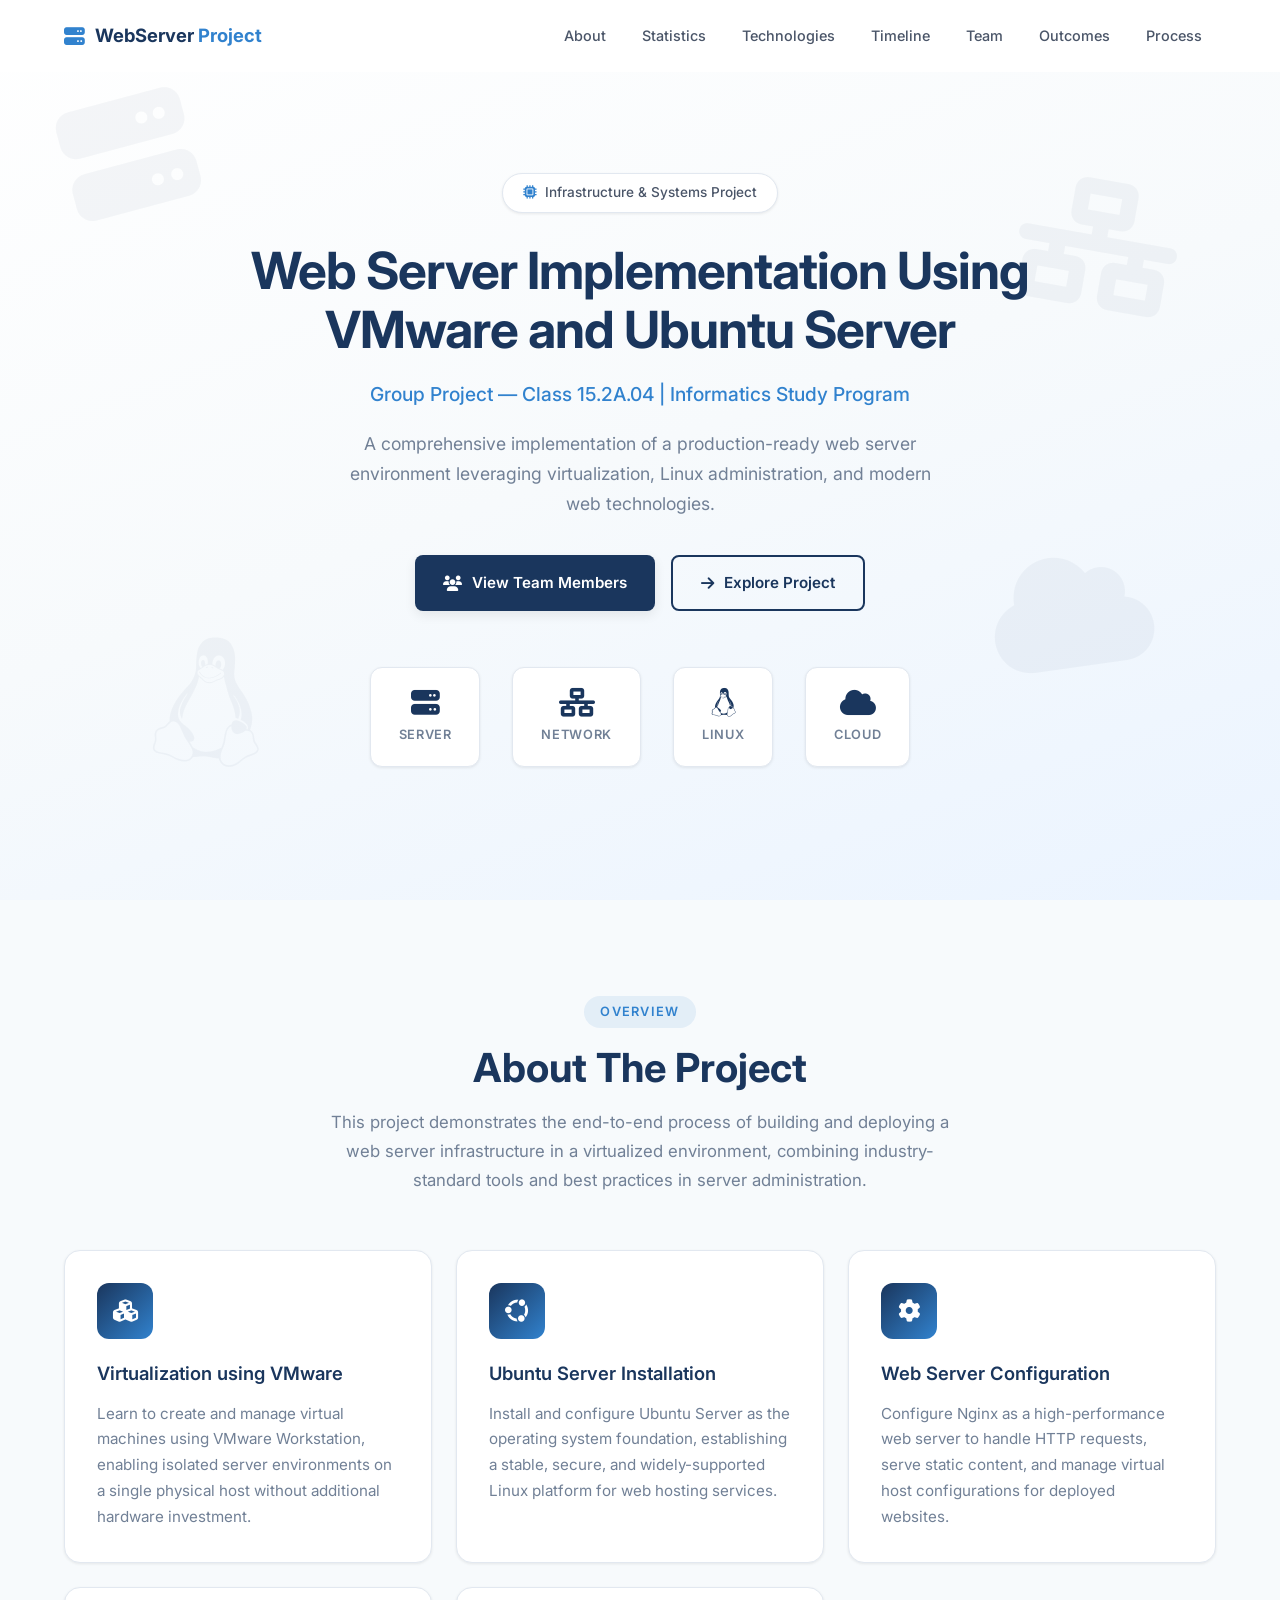
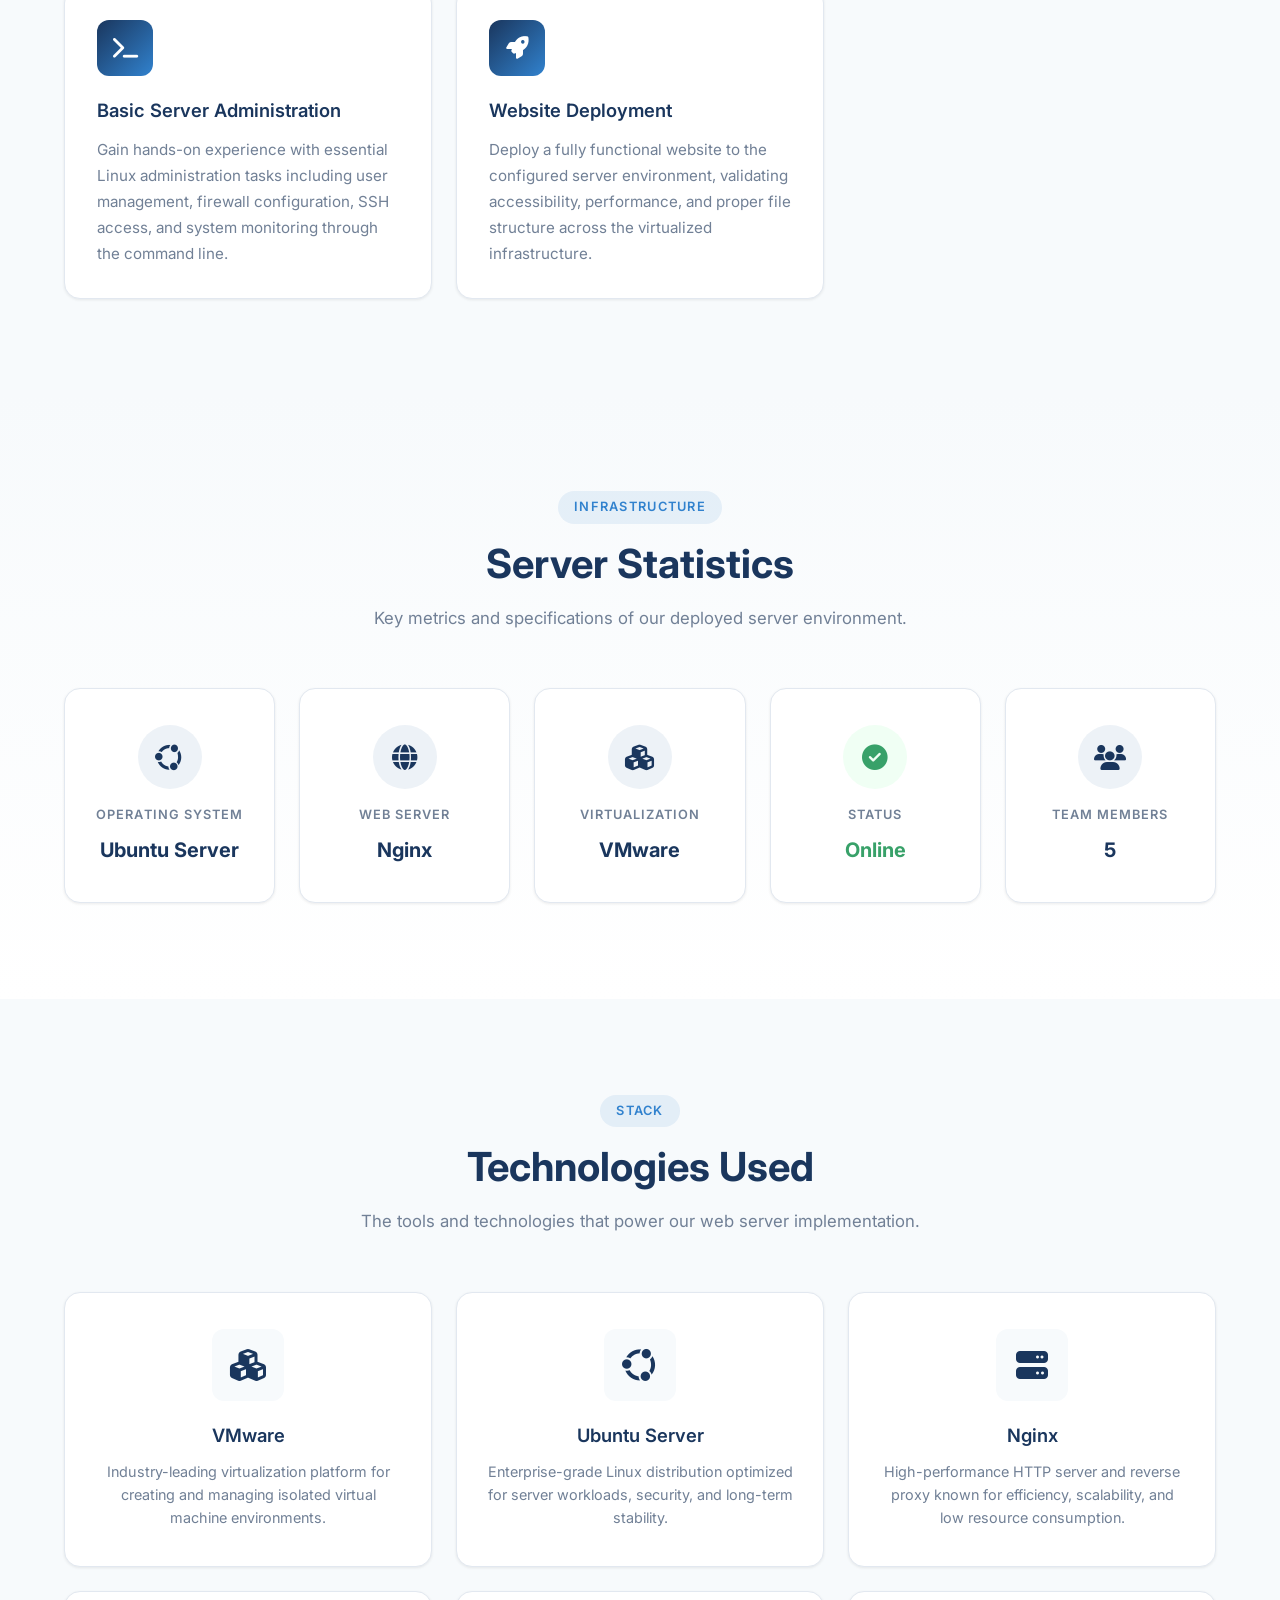
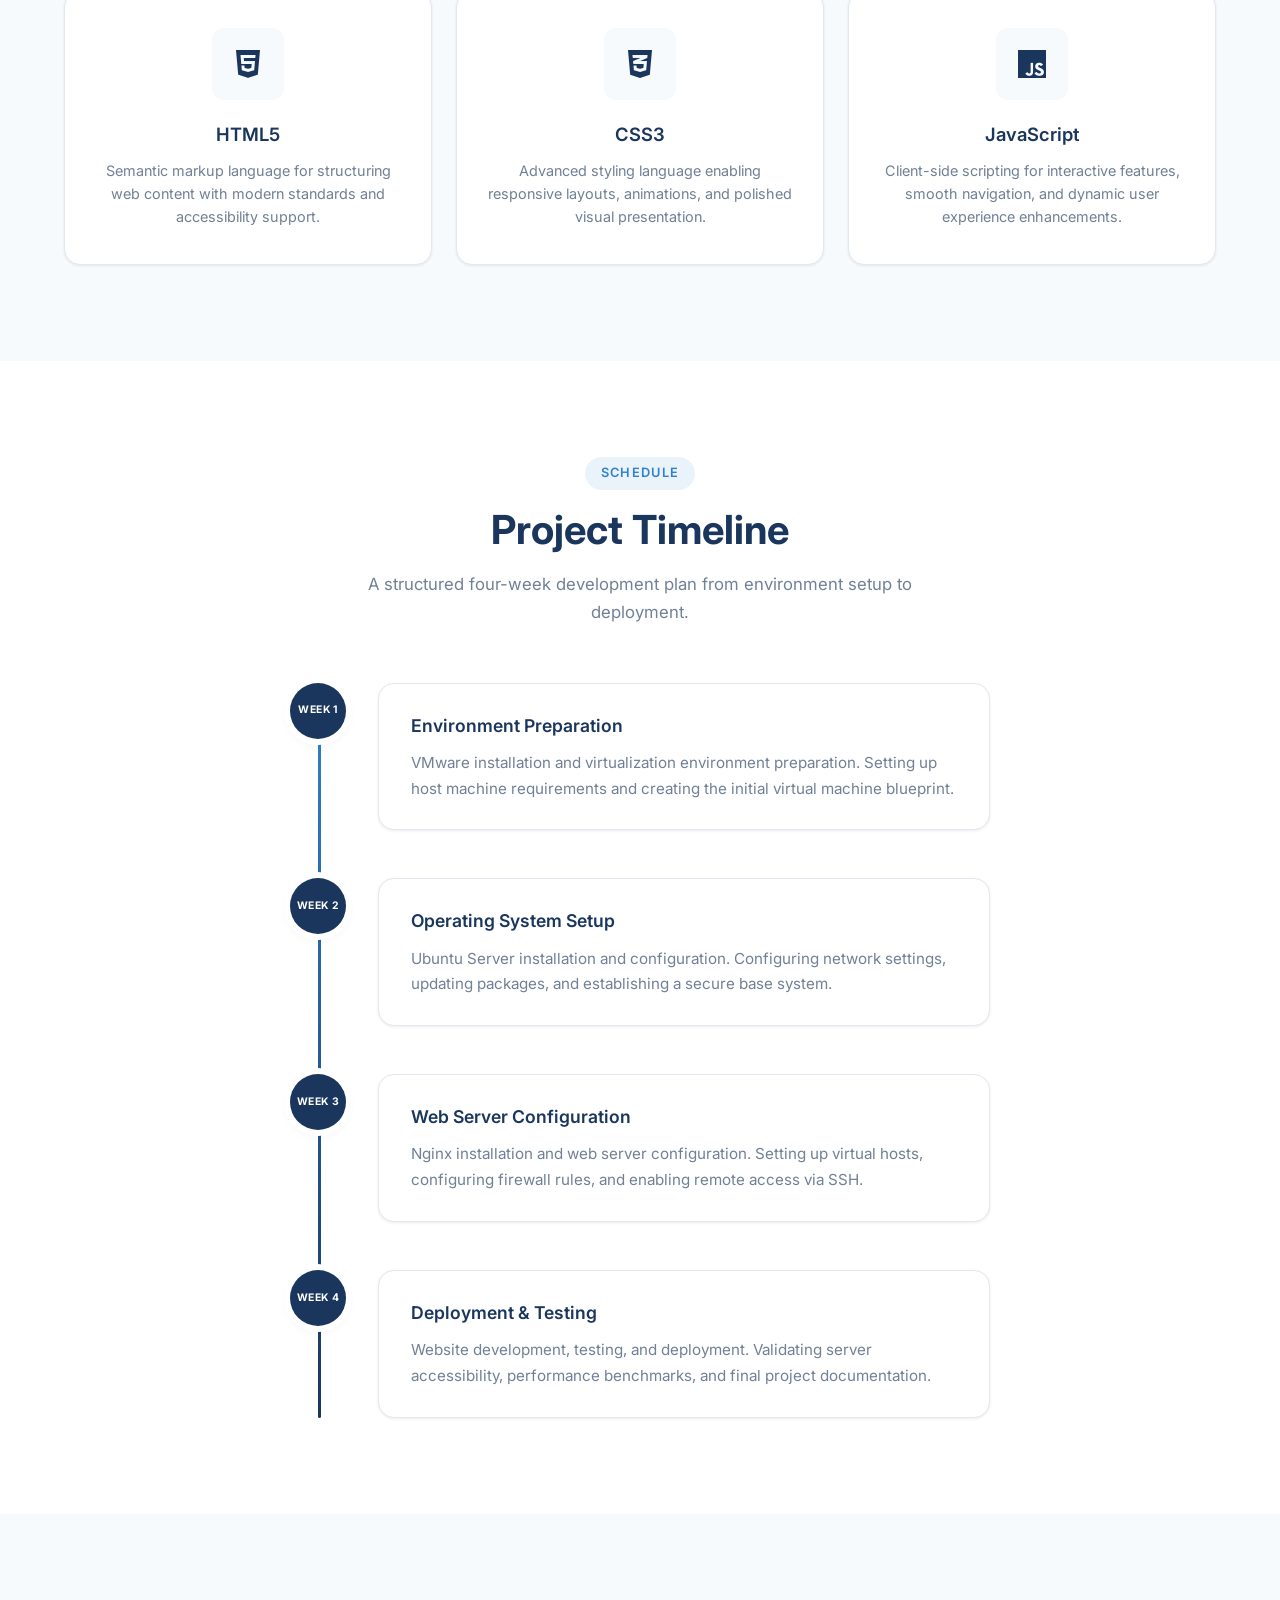
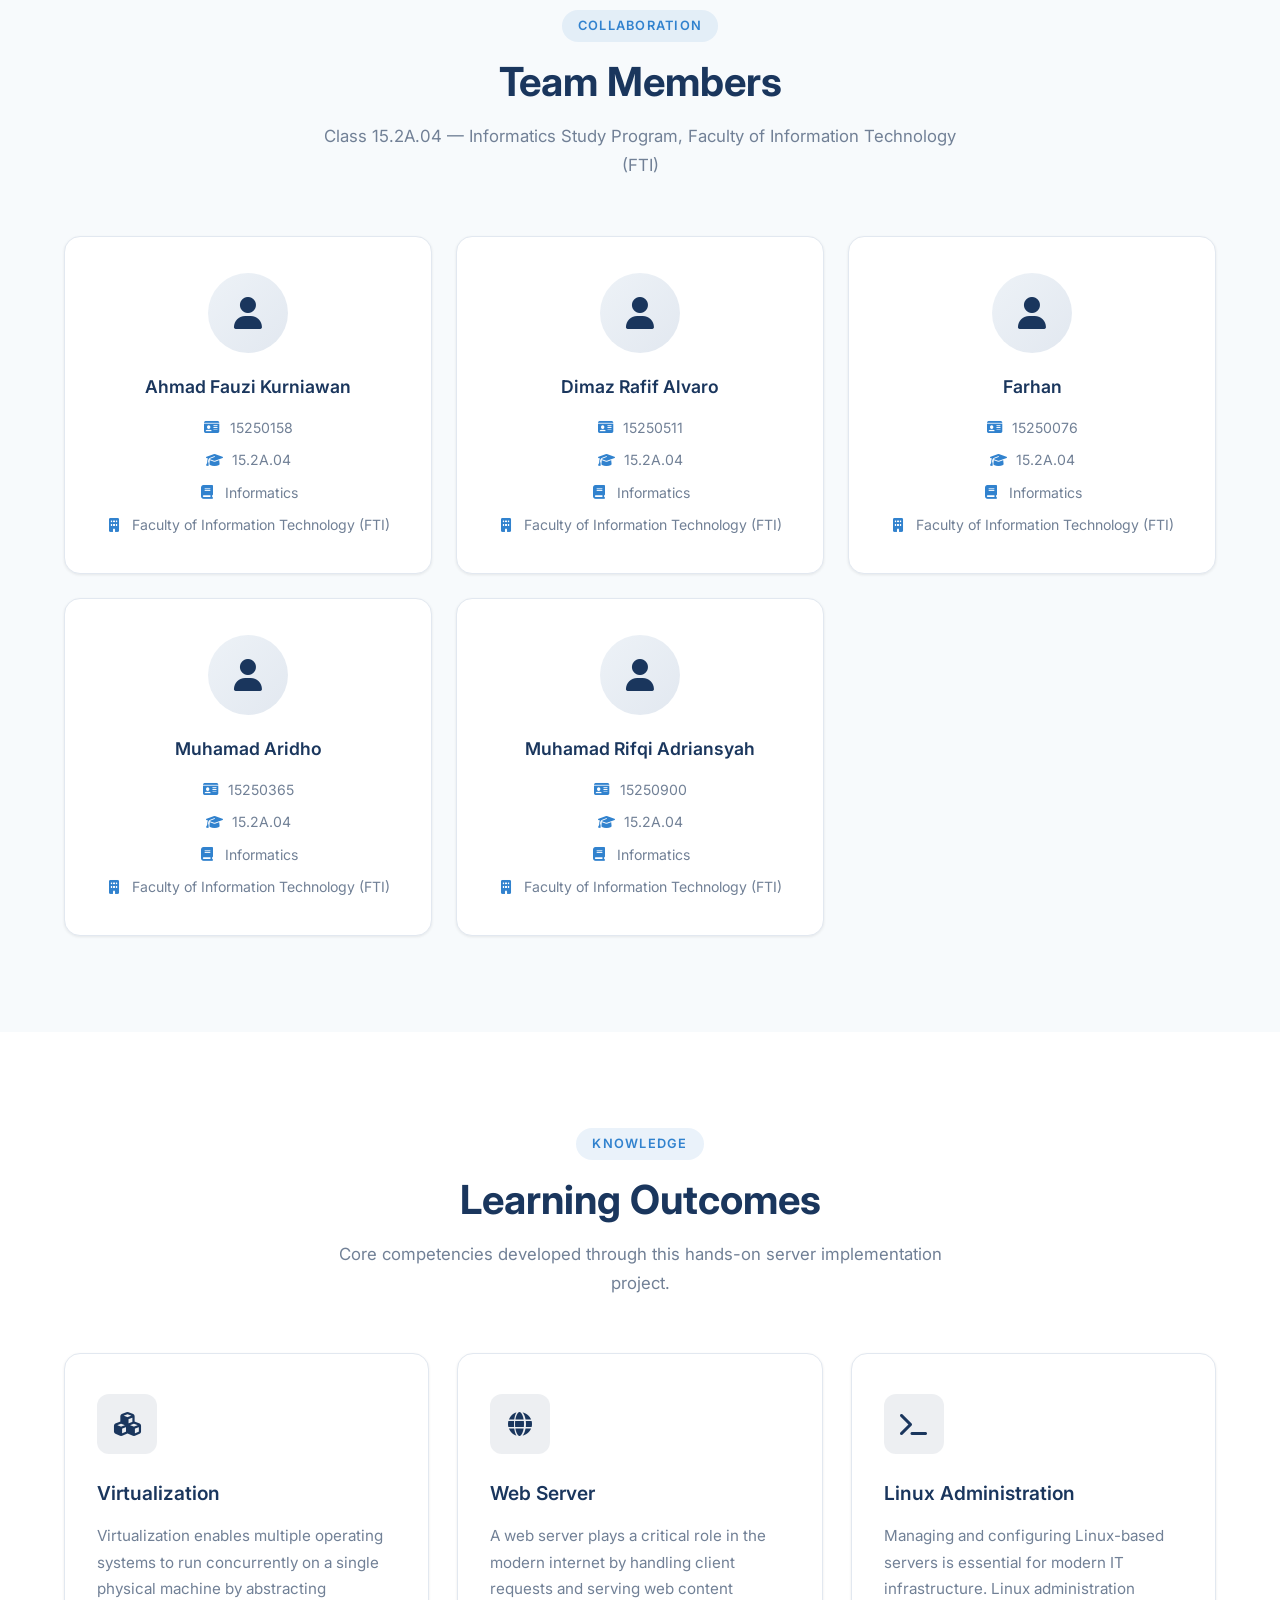
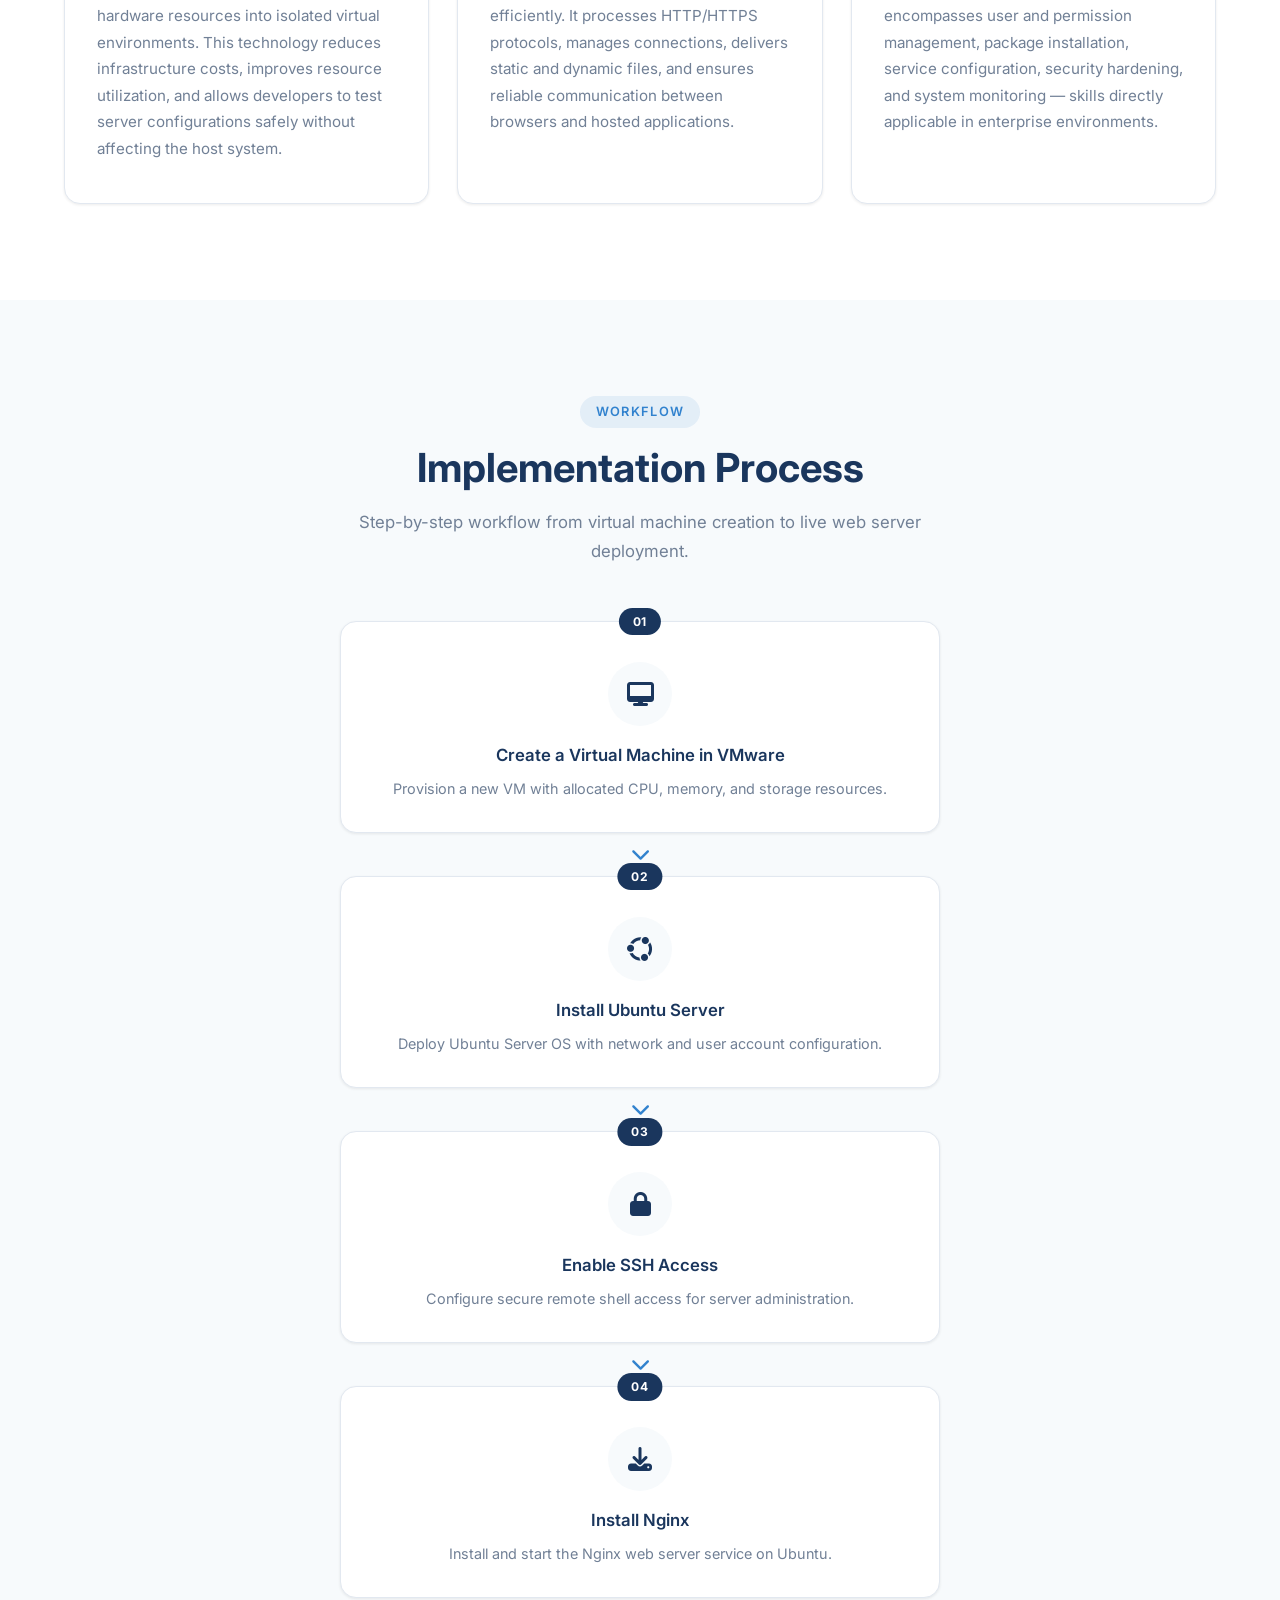
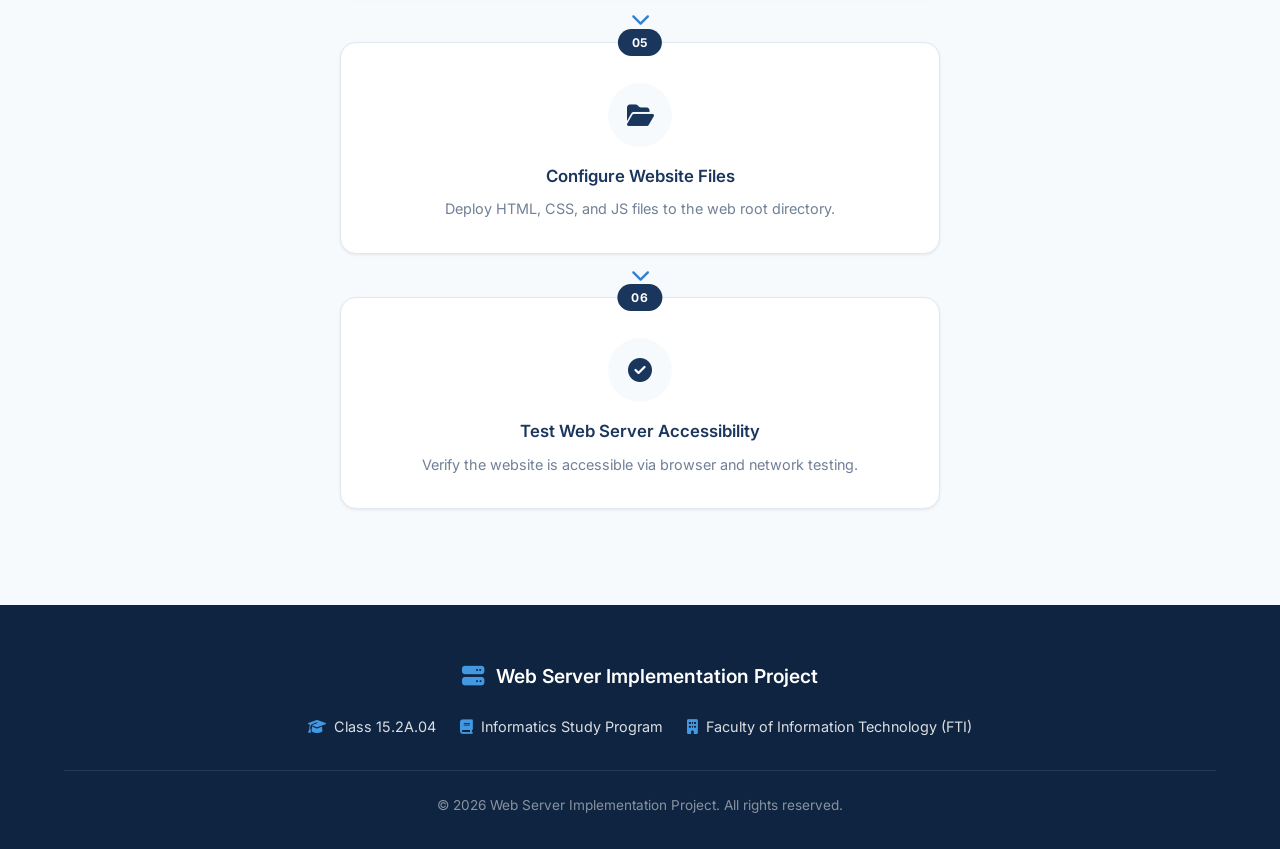
==== commit 7c826845: "chore: fix indent" ====
--- a/index.html
+++ b/index.html
@@ -1,631 +1,637 @@
-<!DOCTYPE html>
+<!doctype html>
 <html lang="en">
-<head>
-  <meta charset="UTF-8">
-  <meta name="viewport" content="width=device-width, initial-scale=1.0">
-  <meta name="description" content="Web Server Implementation Using VMware and Ubuntu Server - Group Project Class 15.2A.01 Informatics Study Program">
-  <title>Web Server Implementation | VMware & Ubuntu Server</title>
-
-  <!-- Google Fonts -->
-  <link rel="preconnect" href="https://fonts.googleapis.com">
-  <link rel="preconnect" href="https://fonts.gstatic.com" crossorigin>
-  <link href="https://fonts.googleapis.com/css2?family=Inter:wght@300;400;500;600;700&display=swap" rel="stylesheet">
-
-  <!-- Font Awesome CDN -->
-  <link rel="stylesheet" href="https://cdnjs.cloudflare.com/ajax/libs/font-awesome/6.5.1/css/all.min.css" integrity="sha512-DTOQO9RWCH3ppGqcWaEA1BIZOC6xxalwEsw9c2QQeAIftl+Vegovlnee1c9QX4TctnWMn13TZye+giMm8e2LwA==" crossorigin="anonymous" referrerpolicy="no-referrer">
-
-  <!-- Custom Styles -->
-  <link rel="stylesheet" href="css/style.css">
-</head>
-<body>
-
-  <!-- ==================== NAVIGATION ==================== -->
-  <header class="header" id="header">
-    <nav class="nav container">
-      <a href="#hero" class="nav__logo">
-        <i class="fas fa-server"></i>
-        <span>WebServer<span class="nav__logo-accent">Project</span></span>
-      </a>
-
-      <button class="nav__toggle" id="nav-toggle" aria-label="Toggle navigation menu" aria-expanded="false">
-        <i class="fas fa-bars"></i>
-      </button>
-
-      <ul class="nav__menu" id="nav-menu">
-        <li class="nav__item"><a href="#about" class="nav__link">About</a></li>
-        <li class="nav__item"><a href="#statistics" class="nav__link">Statistics</a></li>
-        <li class="nav__item"><a href="#technologies" class="nav__link">Technologies</a></li>
-        <li class="nav__item"><a href="#timeline" class="nav__link">Timeline</a></li>
-        <li class="nav__item"><a href="#team" class="nav__link">Team</a></li>
-        <li class="nav__item"><a href="#outcomes" class="nav__link">Outcomes</a></li>
-        <li class="nav__item"><a href="#process" class="nav__link">Process</a></li>
-      </ul>
-    </nav>
-  </header>
-
-  <main>
-
-    <!-- ==================== HERO SECTION ==================== -->
-    <section class="hero" id="hero">
-      <div class="hero__bg-icons" aria-hidden="true">
-        <i class="fas fa-server hero__bg-icon hero__bg-icon--1"></i>
-        <i class="fas fa-network-wired hero__bg-icon hero__bg-icon--2"></i>
-        <i class="fab fa-linux hero__bg-icon hero__bg-icon--3"></i>
-        <i class="fas fa-cloud hero__bg-icon hero__bg-icon--4"></i>
+  <head>
+    <meta charset="UTF-8" />
+    <meta name="viewport" content="width=device-width, initial-scale=1.0" />
+    <meta name="description" content="Web Server Implementation Using VMware and Ubuntu Server - Group Project Class 15.2A.04 Informatics Study Program" />
+    <title>Web Server Implementation | VMware & Ubuntu Server</title>
+
+    <!-- Google Fonts -->
+    <link rel="preconnect" href="https://fonts.googleapis.com" />
+    <link rel="preconnect" href="https://fonts.gstatic.com" crossorigin />
+    <link href="https://fonts.googleapis.com/css2?family=Inter:wght@300;400;500;600;700&display=swap" rel="stylesheet" />
+
+    <!-- Font Awesome CDN -->
+    <link
+      rel="stylesheet"
+      href="https://cdnjs.cloudflare.com/ajax/libs/font-awesome/6.5.1/css/all.min.css"
+      integrity="sha512-DTOQO9RWCH3ppGqcWaEA1BIZOC6xxalwEsw9c2QQeAIftl+Vegovlnee1c9QX4TctnWMn13TZye+giMm8e2LwA=="
+      crossorigin="anonymous"
+      referrerpolicy="no-referrer" />
+
+    <!-- Custom Styles -->
+    <link rel="stylesheet" href="css/style.css" />
+  </head>
+  <body>
+    <!-- ==================== NAVIGATION ==================== -->
+    <header class="header" id="header">
+      <nav class="nav container">
+        <a href="#hero" class="nav__logo">
+          <i class="fas fa-server"></i>
+          <span>
+            WebServer
+            <span class="nav__logo-accent">Project</span>
+          </span>
+        </a>
+
+        <button class="nav__toggle" id="nav-toggle" aria-label="Toggle navigation menu" aria-expanded="false">
+          <i class="fas fa-bars"></i>
+        </button>
+
+        <ul class="nav__menu" id="nav-menu">
+          <li class="nav__item"><a href="#about" class="nav__link">About</a></li>
+          <li class="nav__item"><a href="#statistics" class="nav__link">Statistics</a></li>
+          <li class="nav__item"><a href="#technologies" class="nav__link">Technologies</a></li>
+          <li class="nav__item"><a href="#timeline" class="nav__link">Timeline</a></li>
+          <li class="nav__item"><a href="#team" class="nav__link">Team</a></li>
+          <li class="nav__item"><a href="#outcomes" class="nav__link">Outcomes</a></li>
+          <li class="nav__item"><a href="#process" class="nav__link">Process</a></li>
+        </ul>
+      </nav>
+    </header>
+
+    <main>
+      <!-- ==================== HERO SECTION ==================== -->
+      <section class="hero" id="hero">
+        <div class="hero__bg-icons" aria-hidden="true">
+          <i class="fas fa-server hero__bg-icon hero__bg-icon--1"></i>
+          <i class="fas fa-network-wired hero__bg-icon hero__bg-icon--2"></i>
+          <i class="fab fa-linux hero__bg-icon hero__bg-icon--3"></i>
+          <i class="fas fa-cloud hero__bg-icon hero__bg-icon--4"></i>
+        </div>
+
+        <div class="container hero__container">
+          <div class="hero__badge reveal">
+            <i class="fas fa-microchip"></i>
+            <span>Infrastructure &amp; Systems Project</span>
+          </div>
+
+          <h1 class="hero__title reveal">Web Server Implementation Using VMware and Ubuntu Server</h1>
+
+          <p class="hero__subtitle reveal">Group Project &mdash; Class 15.2A.04 | Informatics Study Program</p>
+
+          <p class="hero__description reveal">
+            A comprehensive implementation of a production-ready web server environment leveraging virtualization, Linux administration, and modern web technologies.
+          </p>
+
+          <div class="hero__cta reveal">
+            <a href="#team" class="btn btn--primary">
+              <i class="fas fa-users"></i>
+              View Team Members
+            </a>
+            <a href="#about" class="btn btn--outline">
+              <i class="fas fa-arrow-right"></i>
+              Explore Project
+            </a>
+          </div>
+
+          <div class="hero__tech-icons reveal">
+            <div class="hero__tech-item">
+              <i class="fas fa-server"></i>
+              <span>Server</span>
+            </div>
+            <div class="hero__tech-item">
+              <i class="fas fa-network-wired"></i>
+              <span>Network</span>
+            </div>
+            <div class="hero__tech-item">
+              <i class="fab fa-linux"></i>
+              <span>Linux</span>
+            </div>
+            <div class="hero__tech-item">
+              <i class="fas fa-cloud"></i>
+              <span>Cloud</span>
+            </div>
+          </div>
+        </div>
+      </section>
+
+      <!-- ==================== ABOUT THE PROJECT ==================== -->
+      <section class="section about" id="about">
+        <div class="container">
+          <div class="section__header reveal">
+            <span class="section__tag">Overview</span>
+            <h2 class="section__title">About The Project</h2>
+            <p class="section__description">
+              This project demonstrates the end-to-end process of building and deploying a web server infrastructure in a virtualized environment, combining industry-standard tools and best practices
+              in server administration.
+            </p>
+          </div>
+
+          <div class="about__grid">
+            <article class="about__card reveal">
+              <div class="about__icon">
+                <i class="fas fa-cubes"></i>
+              </div>
+              <h3 class="about__card-title">Virtualization using VMware</h3>
+              <p class="about__card-text">
+                Learn to create and manage virtual machines using VMware Workstation, enabling isolated server environments on a single physical host without additional hardware investment.
+              </p>
+            </article>
+
+            <article class="about__card reveal">
+              <div class="about__icon">
+                <i class="fab fa-ubuntu"></i>
+              </div>
+              <h3 class="about__card-title">Ubuntu Server Installation</h3>
+              <p class="about__card-text">
+                Install and configure Ubuntu Server as the operating system foundation, establishing a stable, secure, and widely-supported Linux platform for web hosting services.
+              </p>
+            </article>
+
+            <article class="about__card reveal">
+              <div class="about__icon">
+                <i class="fas fa-cog"></i>
+              </div>
+              <h3 class="about__card-title">Web Server Configuration</h3>
+              <p class="about__card-text">
+                Configure Nginx as a high-performance web server to handle HTTP requests, serve static content, and manage virtual host configurations for deployed websites.
+              </p>
+            </article>
+
+            <article class="about__card reveal">
+              <div class="about__icon">
+                <i class="fas fa-terminal"></i>
+              </div>
+              <h3 class="about__card-title">Basic Server Administration</h3>
+              <p class="about__card-text">
+                Gain hands-on experience with essential Linux administration tasks including user management, firewall configuration, SSH access, and system monitoring through the command line.
+              </p>
+            </article>
+
+            <article class="about__card reveal">
+              <div class="about__icon">
+                <i class="fas fa-rocket"></i>
+              </div>
+              <h3 class="about__card-title">Website Deployment</h3>
+              <p class="about__card-text">
+                Deploy a fully functional website to the configured server environment, validating accessibility, performance, and proper file structure across the virtualized infrastructure.
+              </p>
+            </article>
+          </div>
+        </div>
+      </section>
+
+      <!-- ==================== SERVER STATISTICS ==================== -->
+      <section class="section statistics" id="statistics">
+        <div class="container">
+          <div class="section__header reveal">
+            <span class="section__tag">Infrastructure</span>
+            <h2 class="section__title">Server Statistics</h2>
+            <p class="section__description">Key metrics and specifications of our deployed server environment.</p>
+          </div>
+
+          <div class="stats__grid">
+            <article class="stats__card reveal">
+              <div class="stats__icon">
+                <i class="fab fa-ubuntu"></i>
+              </div>
+              <span class="stats__label">Operating System</span>
+              <span class="stats__value">Ubuntu Server</span>
+            </article>
+
+            <article class="stats__card reveal">
+              <div class="stats__icon">
+                <i class="fas fa-globe"></i>
+              </div>
+              <span class="stats__label">Web Server</span>
+              <span class="stats__value">Nginx</span>
+            </article>
+
+            <article class="stats__card reveal">
+              <div class="stats__icon">
+                <i class="fas fa-cubes"></i>
+              </div>
+              <span class="stats__label">Virtualization</span>
+              <span class="stats__value">VMware</span>
+            </article>
+
+            <article class="stats__card reveal">
+              <div class="stats__icon stats__icon--online">
+                <i class="fas fa-circle-check"></i>
+              </div>
+              <span class="stats__label">Status</span>
+              <span class="stats__value stats__value--online">Online</span>
+            </article>
+
+            <article class="stats__card reveal">
+              <div class="stats__icon">
+                <i class="fas fa-users"></i>
+              </div>
+              <span class="stats__label">Team Members</span>
+              <span class="stats__value">5</span>
+            </article>
+          </div>
+        </div>
+      </section>
+
+      <!-- ==================== TECHNOLOGIES USED ==================== -->
+      <section class="section technologies" id="technologies">
+        <div class="container">
+          <div class="section__header reveal">
+            <span class="section__tag">Stack</span>
+            <h2 class="section__title">Technologies Used</h2>
+            <p class="section__description">The tools and technologies that power our web server implementation.</p>
+          </div>
+
+          <div class="tech__grid">
+            <article class="tech__card reveal">
+              <div class="tech__icon">
+                <i class="fas fa-cubes"></i>
+              </div>
+              <h3 class="tech__name">VMware</h3>
+              <p class="tech__desc">Industry-leading virtualization platform for creating and managing isolated virtual machine environments.</p>
+            </article>
+
+            <article class="tech__card reveal">
+              <div class="tech__icon">
+                <i class="fab fa-ubuntu"></i>
+              </div>
+              <h3 class="tech__name">Ubuntu Server</h3>
+              <p class="tech__desc">Enterprise-grade Linux distribution optimized for server workloads, security, and long-term stability.</p>
+            </article>
+
+            <article class="tech__card reveal">
+              <div class="tech__icon">
+                <i class="fas fa-server"></i>
+              </div>
+              <h3 class="tech__name">Nginx</h3>
+              <p class="tech__desc">High-performance HTTP server and reverse proxy known for efficiency, scalability, and low resource consumption.</p>
+            </article>
+
+            <article class="tech__card reveal">
+              <div class="tech__icon">
+                <i class="fab fa-html5"></i>
+              </div>
+              <h3 class="tech__name">HTML5</h3>
+              <p class="tech__desc">Semantic markup language for structuring web content with modern standards and accessibility support.</p>
+            </article>
+
+            <article class="tech__card reveal">
+              <div class="tech__icon">
+                <i class="fab fa-css3-alt"></i>
+              </div>
+              <h3 class="tech__name">CSS3</h3>
+              <p class="tech__desc">Advanced styling language enabling responsive layouts, animations, and polished visual presentation.</p>
+            </article>
+
+            <article class="tech__card reveal">
+              <div class="tech__icon">
+                <i class="fab fa-js"></i>
+              </div>
+              <h3 class="tech__name">JavaScript</h3>
+              <p class="tech__desc">Client-side scripting for interactive features, smooth navigation, and dynamic user experience enhancements.</p>
+            </article>
+          </div>
+        </div>
+      </section>
+
+      <!-- ==================== PROJECT TIMELINE ==================== -->
+      <section class="section timeline-section" id="timeline">
+        <div class="container">
+          <div class="section__header reveal">
+            <span class="section__tag">Schedule</span>
+            <h2 class="section__title">Project Timeline</h2>
+            <p class="section__description">A structured four-week development plan from environment setup to deployment.</p>
+          </div>
+
+          <div class="timeline">
+            <article class="timeline__item reveal">
+              <div class="timeline__marker">
+                <span class="timeline__week">Week 1</span>
+              </div>
+              <div class="timeline__content">
+                <h3 class="timeline__title">Environment Preparation</h3>
+                <p class="timeline__text">VMware installation and virtualization environment preparation. Setting up host machine requirements and creating the initial virtual machine blueprint.</p>
+              </div>
+            </article>
+
+            <article class="timeline__item reveal">
+              <div class="timeline__marker">
+                <span class="timeline__week">Week 2</span>
+              </div>
+              <div class="timeline__content">
+                <h3 class="timeline__title">Operating System Setup</h3>
+                <p class="timeline__text">Ubuntu Server installation and configuration. Configuring network settings, updating packages, and establishing a secure base system.</p>
+              </div>
+            </article>
+
+            <article class="timeline__item reveal">
+              <div class="timeline__marker">
+                <span class="timeline__week">Week 3</span>
+              </div>
+              <div class="timeline__content">
+                <h3 class="timeline__title">Web Server Configuration</h3>
+                <p class="timeline__text">Nginx installation and web server configuration. Setting up virtual hosts, configuring firewall rules, and enabling remote access via SSH.</p>
+              </div>
+            </article>
+
+            <article class="timeline__item reveal">
+              <div class="timeline__marker">
+                <span class="timeline__week">Week 4</span>
+              </div>
+              <div class="timeline__content">
+                <h3 class="timeline__title">Deployment &amp; Testing</h3>
+                <p class="timeline__text">Website development, testing, and deployment. Validating server accessibility, performance benchmarks, and final project documentation.</p>
+              </div>
+            </article>
+          </div>
+        </div>
+      </section>
+
+      <!-- ==================== TEAM MEMBERS ==================== -->
+      <section class="section team" id="team">
+        <div class="container">
+          <div class="section__header reveal">
+            <span class="section__tag">Collaboration</span>
+            <h2 class="section__title">Team Members</h2>
+            <p class="section__description">Class 15.2A.04 &mdash; Informatics Study Program, Faculty of Information Technology (FTI)</p>
+          </div>
+
+          <div class="team__grid">
+            <article class="team__card reveal">
+              <div class="team__avatar">
+                <i class="fas fa-user"></i>
+              </div>
+              <h3 class="team__name">Ahmad Fauzi Kurniawan</h3>
+              <ul class="team__info">
+                <li>
+                  <i class="fas fa-id-card"></i>
+                  <span>15250158</span>
+                </li>
+                <li>
+                  <i class="fas fa-graduation-cap"></i>
+                  <span>15.2A.04</span>
+                </li>
+                <li>
+                  <i class="fas fa-book"></i>
+                  <span>Informatics</span>
+                </li>
+                <li>
+                  <i class="fas fa-building"></i>
+                  <span>Faculty of Information Technology (FTI)</span>
+                </li>
+              </ul>
+            </article>
+
+            <article class="team__card reveal">
+              <div class="team__avatar">
+                <i class="fas fa-user"></i>
+              </div>
+              <h3 class="team__name">Dimaz Rafif Alvaro</h3>
+              <ul class="team__info">
+                <li>
+                  <i class="fas fa-id-card"></i>
+                  <span>15250511</span>
+                </li>
+                <li>
+                  <i class="fas fa-graduation-cap"></i>
+                  <span>15.2A.04</span>
+                </li>
+                <li>
+                  <i class="fas fa-book"></i>
+                  <span>Informatics</span>
+                </li>
+                <li>
+                  <i class="fas fa-building"></i>
+                  <span>Faculty of Information Technology (FTI)</span>
+                </li>
+              </ul>
+            </article>
+
+            <article class="team__card reveal">
+              <div class="team__avatar">
+                <i class="fas fa-user"></i>
+              </div>
+              <h3 class="team__name">Farhan</h3>
+              <ul class="team__info">
+                <li>
+                  <i class="fas fa-id-card"></i>
+                  <span>15250076</span>
+                </li>
+                <li>
+                  <i class="fas fa-graduation-cap"></i>
+                  <span>15.2A.04</span>
+                </li>
+                <li>
+                  <i class="fas fa-book"></i>
+                  <span>Informatics</span>
+                </li>
+                <li>
+                  <i class="fas fa-building"></i>
+                  <span>Faculty of Information Technology (FTI)</span>
+                </li>
+              </ul>
+            </article>
+
+            <article class="team__card reveal">
+              <div class="team__avatar">
+                <i class="fas fa-user"></i>
+              </div>
+              <h3 class="team__name">Muhamad Aridho</h3>
+              <ul class="team__info">
+                <li>
+                  <i class="fas fa-id-card"></i>
+                  <span>15250365</span>
+                </li>
+                <li>
+                  <i class="fas fa-graduation-cap"></i>
+                  <span>15.2A.04</span>
+                </li>
+                <li>
+                  <i class="fas fa-book"></i>
+                  <span>Informatics</span>
+                </li>
+                <li>
+                  <i class="fas fa-building"></i>
+                  <span>Faculty of Information Technology (FTI)</span>
+                </li>
+              </ul>
+            </article>
+
+            <article class="team__card reveal">
+              <div class="team__avatar">
+                <i class="fas fa-user"></i>
+              </div>
+              <h3 class="team__name">Muhamad Rifqi Adriansyah</h3>
+              <ul class="team__info">
+                <li>
+                  <i class="fas fa-id-card"></i>
+                  <span>15250900</span>
+                </li>
+                <li>
+                  <i class="fas fa-graduation-cap"></i>
+                  <span>15.2A.04</span>
+                </li>
+                <li>
+                  <i class="fas fa-book"></i>
+                  <span>Informatics</span>
+                </li>
+                <li>
+                  <i class="fas fa-building"></i>
+                  <span>Faculty of Information Technology (FTI)</span>
+                </li>
+              </ul>
+            </article>
+          </div>
+        </div>
+      </section>
+
+      <!-- ==================== LEARNING OUTCOMES ==================== -->
+      <section class="section outcomes" id="outcomes">
+        <div class="container">
+          <div class="section__header reveal">
+            <span class="section__tag">Knowledge</span>
+            <h2 class="section__title">Learning Outcomes</h2>
+            <p class="section__description">Core competencies developed through this hands-on server implementation project.</p>
+          </div>
+
+          <div class="outcomes__grid">
+            <article class="outcomes__card reveal">
+              <div class="outcomes__icon">
+                <i class="fas fa-cubes"></i>
+              </div>
+              <h3 class="outcomes__title">Virtualization</h3>
+              <p class="outcomes__text">
+                Virtualization enables multiple operating systems to run concurrently on a single physical machine by abstracting hardware resources into isolated virtual environments. This technology
+                reduces infrastructure costs, improves resource utilization, and allows developers to test server configurations safely without affecting the host system.
+              </p>
+            </article>
+
+            <article class="outcomes__card reveal">
+              <div class="outcomes__icon">
+                <i class="fas fa-globe"></i>
+              </div>
+              <h3 class="outcomes__title">Web Server</h3>
+              <p class="outcomes__text">
+                A web server plays a critical role in the modern internet by handling client requests and serving web content efficiently. It processes HTTP/HTTPS protocols, manages connections,
+                delivers static and dynamic files, and ensures reliable communication between browsers and hosted applications.
+              </p>
+            </article>
+
+            <article class="outcomes__card reveal">
+              <div class="outcomes__icon">
+                <i class="fas fa-terminal"></i>
+              </div>
+              <h3 class="outcomes__title">Linux Administration</h3>
+              <p class="outcomes__text">
+                Managing and configuring Linux-based servers is essential for modern IT infrastructure. Linux administration encompasses user and permission management, package installation, service
+                configuration, security hardening, and system monitoring &mdash; skills directly applicable in enterprise environments.
+              </p>
+            </article>
+          </div>
+        </div>
+      </section>
+
+      <!-- ==================== IMPLEMENTATION PROCESS ==================== -->
+      <section class="section process" id="process">
+        <div class="container">
+          <div class="section__header reveal">
+            <span class="section__tag">Workflow</span>
+            <h2 class="section__title">Implementation Process</h2>
+            <p class="section__description">Step-by-step workflow from virtual machine creation to live web server deployment.</p>
+          </div>
+
+          <div class="process__flow">
+            <article class="process__step reveal">
+              <div class="process__number">01</div>
+              <div class="process__icon"><i class="fas fa-desktop"></i></div>
+              <h3 class="process__title">Create a Virtual Machine in VMware</h3>
+              <p class="process__text">Provision a new VM with allocated CPU, memory, and storage resources.</p>
+            </article>
+
+            <div class="process__connector reveal" aria-hidden="true">
+              <i class="fas fa-chevron-down"></i>
+            </div>
+
+            <article class="process__step reveal">
+              <div class="process__number">02</div>
+              <div class="process__icon"><i class="fab fa-ubuntu"></i></div>
+              <h3 class="process__title">Install Ubuntu Server</h3>
+              <p class="process__text">Deploy Ubuntu Server OS with network and user account configuration.</p>
+            </article>
+
+            <div class="process__connector reveal" aria-hidden="true">
+              <i class="fas fa-chevron-down"></i>
+            </div>
+
+            <article class="process__step reveal">
+              <div class="process__number">03</div>
+              <div class="process__icon"><i class="fas fa-lock"></i></div>
+              <h3 class="process__title">Enable SSH Access</h3>
+              <p class="process__text">Configure secure remote shell access for server administration.</p>
+            </article>
+
+            <div class="process__connector reveal" aria-hidden="true">
+              <i class="fas fa-chevron-down"></i>
+            </div>
+
+            <article class="process__step reveal">
+              <div class="process__number">04</div>
+              <div class="process__icon"><i class="fas fa-download"></i></div>
+              <h3 class="process__title">Install Nginx</h3>
+              <p class="process__text">Install and start the Nginx web server service on Ubuntu.</p>
+            </article>
+
+            <div class="process__connector reveal" aria-hidden="true">
+              <i class="fas fa-chevron-down"></i>
+            </div>
+
+            <article class="process__step reveal">
+              <div class="process__number">05</div>
+              <div class="process__icon"><i class="fas fa-folder-open"></i></div>
+              <h3 class="process__title">Configure Website Files</h3>
+              <p class="process__text">Deploy HTML, CSS, and JS files to the web root directory.</p>
+            </article>
+
+            <div class="process__connector reveal" aria-hidden="true">
+              <i class="fas fa-chevron-down"></i>
+            </div>
+
+            <article class="process__step reveal">
+              <div class="process__number">06</div>
+              <div class="process__icon"><i class="fas fa-check-circle"></i></div>
+              <h3 class="process__title">Test Web Server Accessibility</h3>
+              <p class="process__text">Verify the website is accessible via browser and network testing.</p>
+            </article>
+          </div>
+        </div>
+      </section>
+    </main>
+
+    <!-- ==================== FOOTER ==================== -->
+    <footer class="footer">
+      <div class="container footer__container">
+        <div class="footer__brand">
+          <i class="fas fa-server"></i>
+          <span>Web Server Implementation Project</span>
+        </div>
+
+        <div class="footer__info">
+          <p>
+            <i class="fas fa-graduation-cap"></i>
+            Class 15.2A.04
+          </p>
+          <p>
+            <i class="fas fa-book"></i>
+            Informatics Study Program
+          </p>
+          <p>
+            <i class="fas fa-building"></i>
+            Faculty of Information Technology (FTI)
+          </p>
+        </div>
+
+        <p class="footer__copyright">&copy; 2026 Web Server Implementation Project. All rights reserved.</p>
       </div>
-
-      <div class="container hero__container">
-        <div class="hero__badge reveal">
-          <i class="fas fa-microchip"></i>
-          <span>Infrastructure &amp; Systems Project</span>
-        </div>
-
-        <h1 class="hero__title reveal">
-          Web Server Implementation Using VMware and Ubuntu Server
-        </h1>
-
-        <p class="hero__subtitle reveal">
-          Group Project &mdash; Class 15.2A.01 | Informatics Study Program
-        </p>
-
-        <p class="hero__description reveal">
-          A comprehensive implementation of a production-ready web server environment
-          leveraging virtualization, Linux administration, and modern web technologies.
-        </p>
-
-        <div class="hero__cta reveal">
-          <a href="#team" class="btn btn--primary">
-            <i class="fas fa-users"></i>
-            View Team Members
-          </a>
-          <a href="#about" class="btn btn--outline">
-            <i class="fas fa-arrow-right"></i>
-            Explore Project
-          </a>
-        </div>
-
-        <div class="hero__tech-icons reveal">
-          <div class="hero__tech-item">
-            <i class="fas fa-server"></i>
-            <span>Server</span>
-          </div>
-          <div class="hero__tech-item">
-            <i class="fas fa-network-wired"></i>
-            <span>Network</span>
-          </div>
-          <div class="hero__tech-item">
-            <i class="fab fa-linux"></i>
-            <span>Linux</span>
-          </div>
-          <div class="hero__tech-item">
-            <i class="fas fa-cloud"></i>
-            <span>Cloud</span>
-          </div>
-        </div>
-      </div>
-    </section>
-
-    <!-- ==================== ABOUT THE PROJECT ==================== -->
-    <section class="section about" id="about">
-      <div class="container">
-        <div class="section__header reveal">
-          <span class="section__tag">Overview</span>
-          <h2 class="section__title">About The Project</h2>
-          <p class="section__description">
-            This project demonstrates the end-to-end process of building and deploying
-            a web server infrastructure in a virtualized environment, combining industry-standard
-            tools and best practices in server administration.
-          </p>
-        </div>
-
-        <div class="about__grid">
-          <article class="about__card reveal">
-            <div class="about__icon">
-              <i class="fas fa-cubes"></i>
-            </div>
-            <h3 class="about__card-title">Virtualization using VMware</h3>
-            <p class="about__card-text">
-              Learn to create and manage virtual machines using VMware Workstation,
-              enabling isolated server environments on a single physical host without
-              additional hardware investment.
-            </p>
-          </article>
-
-          <article class="about__card reveal">
-            <div class="about__icon">
-              <i class="fab fa-ubuntu"></i>
-            </div>
-            <h3 class="about__card-title">Ubuntu Server Installation</h3>
-            <p class="about__card-text">
-              Install and configure Ubuntu Server as the operating system foundation,
-              establishing a stable, secure, and widely-supported Linux platform for
-              web hosting services.
-            </p>
-          </article>
-
-          <article class="about__card reveal">
-            <div class="about__icon">
-              <i class="fas fa-cog"></i>
-            </div>
-            <h3 class="about__card-title">Web Server Configuration</h3>
-            <p class="about__card-text">
-              Configure Nginx as a high-performance web server to handle HTTP requests,
-              serve static content, and manage virtual host configurations for deployed
-              websites.
-            </p>
-          </article>
-
-          <article class="about__card reveal">
-            <div class="about__icon">
-              <i class="fas fa-terminal"></i>
-            </div>
-            <h3 class="about__card-title">Basic Server Administration</h3>
-            <p class="about__card-text">
-              Gain hands-on experience with essential Linux administration tasks including
-              user management, firewall configuration, SSH access, and system monitoring
-              through the command line.
-            </p>
-          </article>
-
-          <article class="about__card reveal">
-            <div class="about__icon">
-              <i class="fas fa-rocket"></i>
-            </div>
-            <h3 class="about__card-title">Website Deployment</h3>
-            <p class="about__card-text">
-              Deploy a fully functional website to the configured server environment,
-              validating accessibility, performance, and proper file structure across
-              the virtualized infrastructure.
-            </p>
-          </article>
-        </div>
-      </div>
-    </section>
-
-    <!-- ==================== SERVER STATISTICS ==================== -->
-    <section class="section statistics" id="statistics">
-      <div class="container">
-        <div class="section__header reveal">
-          <span class="section__tag">Infrastructure</span>
-          <h2 class="section__title">Server Statistics</h2>
-          <p class="section__description">
-            Key metrics and specifications of our deployed server environment.
-          </p>
-        </div>
-
-        <div class="stats__grid">
-          <article class="stats__card reveal">
-            <div class="stats__icon">
-              <i class="fab fa-ubuntu"></i>
-            </div>
-            <span class="stats__label">Operating System</span>
-            <span class="stats__value">Ubuntu Server</span>
-          </article>
-
-          <article class="stats__card reveal">
-            <div class="stats__icon">
-              <i class="fas fa-globe"></i>
-            </div>
-            <span class="stats__label">Web Server</span>
-            <span class="stats__value">Nginx</span>
-          </article>
-
-          <article class="stats__card reveal">
-            <div class="stats__icon">
-              <i class="fas fa-cubes"></i>
-            </div>
-            <span class="stats__label">Virtualization</span>
-            <span class="stats__value">VMware</span>
-          </article>
-
-          <article class="stats__card reveal">
-            <div class="stats__icon stats__icon--online">
-              <i class="fas fa-circle-check"></i>
-            </div>
-            <span class="stats__label">Status</span>
-            <span class="stats__value stats__value--online">Online</span>
-          </article>
-
-          <article class="stats__card reveal">
-            <div class="stats__icon">
-              <i class="fas fa-users"></i>
-            </div>
-            <span class="stats__label">Team Members</span>
-            <span class="stats__value">5</span>
-          </article>
-        </div>
-      </div>
-    </section>
-
-    <!-- ==================== TECHNOLOGIES USED ==================== -->
-    <section class="section technologies" id="technologies">
-      <div class="container">
-        <div class="section__header reveal">
-          <span class="section__tag">Stack</span>
-          <h2 class="section__title">Technologies Used</h2>
-          <p class="section__description">
-            The tools and technologies that power our web server implementation.
-          </p>
-        </div>
-
-        <div class="tech__grid">
-          <article class="tech__card reveal">
-            <div class="tech__icon">
-              <i class="fas fa-cubes"></i>
-            </div>
-            <h3 class="tech__name">VMware</h3>
-            <p class="tech__desc">
-              Industry-leading virtualization platform for creating and managing
-              isolated virtual machine environments.
-            </p>
-          </article>
-
-          <article class="tech__card reveal">
-            <div class="tech__icon">
-              <i class="fab fa-ubuntu"></i>
-            </div>
-            <h3 class="tech__name">Ubuntu Server</h3>
-            <p class="tech__desc">
-              Enterprise-grade Linux distribution optimized for server workloads,
-              security, and long-term stability.
-            </p>
-          </article>
-
-          <article class="tech__card reveal">
-            <div class="tech__icon">
-              <i class="fas fa-server"></i>
-            </div>
-            <h3 class="tech__name">Nginx</h3>
-            <p class="tech__desc">
-              High-performance HTTP server and reverse proxy known for efficiency,
-              scalability, and low resource consumption.
-            </p>
-          </article>
-
-          <article class="tech__card reveal">
-            <div class="tech__icon">
-              <i class="fab fa-html5"></i>
-            </div>
-            <h3 class="tech__name">HTML5</h3>
-            <p class="tech__desc">
-              Semantic markup language for structuring web content with modern
-              standards and accessibility support.
-            </p>
-          </article>
-
-          <article class="tech__card reveal">
-            <div class="tech__icon">
-              <i class="fab fa-css3-alt"></i>
-            </div>
-            <h3 class="tech__name">CSS3</h3>
-            <p class="tech__desc">
-              Advanced styling language enabling responsive layouts, animations,
-              and polished visual presentation.
-            </p>
-          </article>
-
-          <article class="tech__card reveal">
-            <div class="tech__icon">
-              <i class="fab fa-js"></i>
-            </div>
-            <h3 class="tech__name">JavaScript</h3>
-            <p class="tech__desc">
-              Client-side scripting for interactive features, smooth navigation,
-              and dynamic user experience enhancements.
-            </p>
-          </article>
-        </div>
-      </div>
-    </section>
-
-    <!-- ==================== PROJECT TIMELINE ==================== -->
-    <section class="section timeline-section" id="timeline">
-      <div class="container">
-        <div class="section__header reveal">
-          <span class="section__tag">Schedule</span>
-          <h2 class="section__title">Project Timeline</h2>
-          <p class="section__description">
-            A structured four-week development plan from environment setup to deployment.
-          </p>
-        </div>
-
-        <div class="timeline">
-          <article class="timeline__item reveal">
-            <div class="timeline__marker">
-              <span class="timeline__week">Week 1</span>
-            </div>
-            <div class="timeline__content">
-              <h3 class="timeline__title">Environment Preparation</h3>
-              <p class="timeline__text">
-                VMware installation and virtualization environment preparation.
-                Setting up host machine requirements and creating the initial
-                virtual machine blueprint.
-              </p>
-            </div>
-          </article>
-
-          <article class="timeline__item reveal">
-            <div class="timeline__marker">
-              <span class="timeline__week">Week 2</span>
-            </div>
-            <div class="timeline__content">
-              <h3 class="timeline__title">Operating System Setup</h3>
-              <p class="timeline__text">
-                Ubuntu Server installation and configuration. Configuring network
-                settings, updating packages, and establishing a secure base system.
-              </p>
-            </div>
-          </article>
-
-          <article class="timeline__item reveal">
-            <div class="timeline__marker">
-              <span class="timeline__week">Week 3</span>
-            </div>
-            <div class="timeline__content">
-              <h3 class="timeline__title">Web Server Configuration</h3>
-              <p class="timeline__text">
-                Nginx installation and web server configuration. Setting up virtual
-                hosts, configuring firewall rules, and enabling remote access via SSH.
-              </p>
-            </div>
-          </article>
-
-          <article class="timeline__item reveal">
-            <div class="timeline__marker">
-              <span class="timeline__week">Week 4</span>
-            </div>
-            <div class="timeline__content">
-              <h3 class="timeline__title">Deployment &amp; Testing</h3>
-              <p class="timeline__text">
-                Website development, testing, and deployment. Validating server
-                accessibility, performance benchmarks, and final project documentation.
-              </p>
-            </div>
-          </article>
-        </div>
-      </div>
-    </section>
-
-    <!-- ==================== TEAM MEMBERS ==================== -->
-    <section class="section team" id="team">
-      <div class="container">
-        <div class="section__header reveal">
-          <span class="section__tag">Collaboration</span>
-          <h2 class="section__title">Team Members</h2>
-          <p class="section__description">
-            Class 15.2A.01 &mdash; Informatics Study Program, Faculty of Information Technology (FTI)
-          </p>
-        </div>
-
-        <div class="team__grid">
-          <article class="team__card reveal">
-            <div class="team__avatar">
-              <i class="fas fa-user"></i>
-            </div>
-            <h3 class="team__name">Ahmad Fauzi Kurniawan</h3>
-            <ul class="team__info">
-              <li><i class="fas fa-id-card"></i> <span>15250158</span></li>
-              <li><i class="fas fa-graduation-cap"></i> <span>15.2A.01</span></li>
-              <li><i class="fas fa-book"></i> <span>Informatics</span></li>
-              <li><i class="fas fa-building"></i> <span>Faculty of Information Technology (FTI)</span></li>
-            </ul>
-          </article>
-
-          <article class="team__card reveal">
-            <div class="team__avatar">
-              <i class="fas fa-user"></i>
-            </div>
-            <h3 class="team__name">Dimaz Rafif Alvaro</h3>
-            <ul class="team__info">
-              <li><i class="fas fa-id-card"></i> <span>15250511</span></li>
-              <li><i class="fas fa-graduation-cap"></i> <span>15.2A.01</span></li>
-              <li><i class="fas fa-book"></i> <span>Informatics</span></li>
-              <li><i class="fas fa-building"></i> <span>Faculty of Information Technology (FTI)</span></li>
-            </ul>
-          </article>
-
-          <article class="team__card reveal">
-            <div class="team__avatar">
-              <i class="fas fa-user"></i>
-            </div>
-            <h3 class="team__name">Farhan</h3>
-            <ul class="team__info">
-              <li><i class="fas fa-id-card"></i> <span>15250076</span></li>
-              <li><i class="fas fa-graduation-cap"></i> <span>15.2A.01</span></li>
-              <li><i class="fas fa-book"></i> <span>Informatics</span></li>
-              <li><i class="fas fa-building"></i> <span>Faculty of Information Technology (FTI)</span></li>
-            </ul>
-          </article>
-
-          <article class="team__card reveal">
-            <div class="team__avatar">
-              <i class="fas fa-user"></i>
-            </div>
-            <h3 class="team__name">Muhamad Aridho</h3>
-            <ul class="team__info">
-              <li><i class="fas fa-id-card"></i> <span>15250365</span></li>
-              <li><i class="fas fa-graduation-cap"></i> <span>15.2A.01</span></li>
-              <li><i class="fas fa-book"></i> <span>Informatics</span></li>
-              <li><i class="fas fa-building"></i> <span>Faculty of Information Technology (FTI)</span></li>
-            </ul>
-          </article>
-
-          <article class="team__card reveal">
-            <div class="team__avatar">
-              <i class="fas fa-user"></i>
-            </div>
-            <h3 class="team__name">Muhamad Rifqi Adriansyah</h3>
-            <ul class="team__info">
-              <li><i class="fas fa-id-card"></i> <span>15250900</span></li>
-              <li><i class="fas fa-graduation-cap"></i> <span>15.2A.01</span></li>
-              <li><i class="fas fa-book"></i> <span>Informatics</span></li>
-              <li><i class="fas fa-building"></i> <span>Faculty of Information Technology (FTI)</span></li>
-            </ul>
-          </article>
-        </div>
-      </div>
-    </section>
-
-    <!-- ==================== LEARNING OUTCOMES ==================== -->
-    <section class="section outcomes" id="outcomes">
-      <div class="container">
-        <div class="section__header reveal">
-          <span class="section__tag">Knowledge</span>
-          <h2 class="section__title">Learning Outcomes</h2>
-          <p class="section__description">
-            Core competencies developed through this hands-on server implementation project.
-          </p>
-        </div>
-
-        <div class="outcomes__grid">
-          <article class="outcomes__card reveal">
-            <div class="outcomes__icon">
-              <i class="fas fa-cubes"></i>
-            </div>
-            <h3 class="outcomes__title">Virtualization</h3>
-            <p class="outcomes__text">
-              Virtualization enables multiple operating systems to run concurrently on a
-              single physical machine by abstracting hardware resources into isolated virtual
-              environments. This technology reduces infrastructure costs, improves resource
-              utilization, and allows developers to test server configurations safely without
-              affecting the host system.
-            </p>
-          </article>
-
-          <article class="outcomes__card reveal">
-            <div class="outcomes__icon">
-              <i class="fas fa-globe"></i>
-            </div>
-            <h3 class="outcomes__title">Web Server</h3>
-            <p class="outcomes__text">
-              A web server plays a critical role in the modern internet by handling client
-              requests and serving web content efficiently. It processes HTTP/HTTPS protocols,
-              manages connections, delivers static and dynamic files, and ensures reliable
-              communication between browsers and hosted applications.
-            </p>
-          </article>
-
-          <article class="outcomes__card reveal">
-            <div class="outcomes__icon">
-              <i class="fas fa-terminal"></i>
-            </div>
-            <h3 class="outcomes__title">Linux Administration</h3>
-            <p class="outcomes__text">
-              Managing and configuring Linux-based servers is essential for modern IT
-              infrastructure. Linux administration encompasses user and permission management,
-              package installation, service configuration, security hardening, and system
-              monitoring &mdash; skills directly applicable in enterprise environments.
-            </p>
-          </article>
-        </div>
-      </div>
-    </section>
-
-    <!-- ==================== IMPLEMENTATION PROCESS ==================== -->
-    <section class="section process" id="process">
-      <div class="container">
-        <div class="section__header reveal">
-          <span class="section__tag">Workflow</span>
-          <h2 class="section__title">Implementation Process</h2>
-          <p class="section__description">
-            Step-by-step workflow from virtual machine creation to live web server deployment.
-          </p>
-        </div>
-
-        <div class="process__flow">
-          <article class="process__step reveal">
-            <div class="process__number">01</div>
-            <div class="process__icon"><i class="fas fa-desktop"></i></div>
-            <h3 class="process__title">Create a Virtual Machine in VMware</h3>
-            <p class="process__text">Provision a new VM with allocated CPU, memory, and storage resources.</p>
-          </article>
-
-          <div class="process__connector reveal" aria-hidden="true">
-            <i class="fas fa-chevron-down"></i>
-          </div>
-
-          <article class="process__step reveal">
-            <div class="process__number">02</div>
-            <div class="process__icon"><i class="fab fa-ubuntu"></i></div>
-            <h3 class="process__title">Install Ubuntu Server</h3>
-            <p class="process__text">Deploy Ubuntu Server OS with network and user account configuration.</p>
-          </article>
-
-          <div class="process__connector reveal" aria-hidden="true">
-            <i class="fas fa-chevron-down"></i>
-          </div>
-
-          <article class="process__step reveal">
-            <div class="process__number">03</div>
-            <div class="process__icon"><i class="fas fa-lock"></i></div>
-            <h3 class="process__title">Enable SSH Access</h3>
-            <p class="process__text">Configure secure remote shell access for server administration.</p>
-          </article>
-
-          <div class="process__connector reveal" aria-hidden="true">
-            <i class="fas fa-chevron-down"></i>
-          </div>
-
-          <article class="process__step reveal">
-            <div class="process__number">04</div>
-            <div class="process__icon"><i class="fas fa-download"></i></div>
-            <h3 class="process__title">Install Nginx</h3>
-            <p class="process__text">Install and start the Nginx web server service on Ubuntu.</p>
-          </article>
-
-          <div class="process__connector reveal" aria-hidden="true">
-            <i class="fas fa-chevron-down"></i>
-          </div>
-
-          <article class="process__step reveal">
-            <div class="process__number">05</div>
-            <div class="process__icon"><i class="fas fa-folder-open"></i></div>
-            <h3 class="process__title">Configure Website Files</h3>
-            <p class="process__text">Deploy HTML, CSS, and JS files to the web root directory.</p>
-          </article>
-
-          <div class="process__connector reveal" aria-hidden="true">
-            <i class="fas fa-chevron-down"></i>
-          </div>
-
-          <article class="process__step reveal">
-            <div class="process__number">06</div>
-            <div class="process__icon"><i class="fas fa-check-circle"></i></div>
-            <h3 class="process__title">Test Web Server Accessibility</h3>
-            <p class="process__text">Verify the website is accessible via browser and network testing.</p>
-          </article>
-        </div>
-      </div>
-    </section>
-
-  </main>
-
-  <!-- ==================== FOOTER ==================== -->
-  <footer class="footer">
-    <div class="container footer__container">
-      <div class="footer__brand">
-        <i class="fas fa-server"></i>
-        <span>Web Server Implementation Project</span>
-      </div>
-
-      <div class="footer__info">
-        <p><i class="fas fa-graduation-cap"></i> Class 15.2A.01</p>
-        <p><i class="fas fa-book"></i> Informatics Study Program</p>
-        <p><i class="fas fa-building"></i> Faculty of Information Technology (FTI)</p>
-      </div>
-
-      <p class="footer__copyright">
-        &copy; 2026 Web Server Implementation Project. All rights reserved.
-      </p>
-    </div>
-  </footer>
-
-  <!-- Back to Top Button -->
-  <button class="back-to-top" id="back-to-top" aria-label="Back to top">
-    <i class="fas fa-arrow-up"></i>
-  </button>
-
-  <!-- Custom Scripts -->
-  <script src="js/script.js"></script>
-</body>
+    </footer>
+
+    <!-- Back to Top Button -->
+    <button class="back-to-top" id="back-to-top" aria-label="Back to top">
+      <i class="fas fa-arrow-up"></i>
+    </button>
+
+    <!-- Custom Scripts -->
+    <script src="js/script.js"></script>
+  </body>
 </html>
--- a/css/style.css
+++ b/css/style.css
@@ -4,1099 +4,1119 @@
 
 /* ---------- CSS Variables ---------- */
 :root {
-  --color-primary: #1a365d;
-  --color-primary-light: #2c5282;
-  --color-primary-dark: #0f2440;
-  --color-accent: #3182ce;
-  --color-accent-light: #4299e1;
-  --color-white: #ffffff;
-  --color-bg: #ffffff;
-  --color-bg-alt: #f7fafc;
-  --color-gray-100: #edf2f7;
-  --color-gray-200: #e2e8f0;
-  --color-gray-300: #cbd5e0;
-  --color-gray-500: #718096;
-  --color-gray-600: #4a5568;
-  --color-gray-700: #2d3748;
-  --color-gray-800: #1a202c;
-  --color-success: #38a169;
-  --color-success-bg: #f0fff4;
-
-  --font-family: 'Inter', -apple-system, BlinkMacSystemFont, 'Segoe UI', sans-serif;
-  --shadow-sm: 0 1px 3px rgba(0, 0, 0, 0.08);
-  --shadow-md: 0 4px 12px rgba(0, 0, 0, 0.08);
-  --shadow-lg: 0 8px 30px rgba(0, 0, 0, 0.1);
-  --shadow-xl: 0 12px 40px rgba(26, 54, 93, 0.12);
-  --radius-sm: 8px;
-  --radius-md: 12px;
-  --radius-lg: 16px;
-  --radius-xl: 24px;
-  --transition: 0.3s ease;
-  --header-height: 72px;
+    --color-primary: #1a365d;
+    --color-primary-light: #2c5282;
+    --color-primary-dark: #0f2440;
+    --color-accent: #3182ce;
+    --color-accent-light: #4299e1;
+    --color-white: #ffffff;
+    --color-bg: #ffffff;
+    --color-bg-alt: #f7fafc;
+    --color-gray-100: #edf2f7;
+    --color-gray-200: #e2e8f0;
+    --color-gray-300: #cbd5e0;
+    --color-gray-500: #718096;
+    --color-gray-600: #4a5568;
+    --color-gray-700: #2d3748;
+    --color-gray-800: #1a202c;
+    --color-success: #38a169;
+    --color-success-bg: #f0fff4;
+
+    --font-family: "Inter", -apple-system, BlinkMacSystemFont, "Segoe UI", sans-serif;
+    --shadow-sm: 0 1px 3px rgba(0, 0, 0, 0.08);
+    --shadow-md: 0 4px 12px rgba(0, 0, 0, 0.08);
+    --shadow-lg: 0 8px 30px rgba(0, 0, 0, 0.1);
+    --shadow-xl: 0 12px 40px rgba(26, 54, 93, 0.12);
+    --radius-sm: 8px;
+    --radius-md: 12px;
+    --radius-lg: 16px;
+    --radius-xl: 24px;
+    --transition: 0.3s ease;
+    --header-height: 72px;
 }
 
 /* ---------- Reset & Base ---------- */
 *,
 *::before,
 *::after {
-  box-sizing: border-box;
-  margin: 0;
-  padding: 0;
+    box-sizing: border-box;
+    margin: 0;
+    padding: 0;
 }
 
 html {
-  scroll-behavior: smooth;
-  scroll-padding-top: var(--header-height);
+    scroll-behavior: smooth;
+    scroll-padding-top: var(--header-height);
 }
 
 body {
-  font-family: var(--font-family);
-  font-size: 16px;
-  line-height: 1.6;
-  color: var(--color-gray-700);
-  background-color: var(--color-bg);
-  -webkit-font-smoothing: antialiased;
+    font-family: var(--font-family);
+    font-size: 16px;
+    line-height: 1.6;
+    color: var(--color-gray-700);
+    background-color: var(--color-bg);
+    -webkit-font-smoothing: antialiased;
 }
 
 a {
-  text-decoration: none;
-  color: inherit;
+    text-decoration: none;
+    color: inherit;
 }
 
 ul {
-  list-style: none;
+    list-style: none;
 }
 
 img {
-  max-width: 100%;
-  display: block;
+    max-width: 100%;
+    display: block;
 }
 
 button {
-  border: none;
-  background: none;
-  cursor: pointer;
-  font-family: inherit;
+    border: none;
+    background: none;
+    cursor: pointer;
+    font-family: inherit;
 }
 
 /* ---------- Layout Utilities ---------- */
 .container {
-  width: 100%;
-  max-width: 1200px;
-  margin: 0 auto;
-  padding: 0 24px;
+    width: 100%;
+    max-width: 1200px;
+    margin: 0 auto;
+    padding: 0 24px;
 }
 
 .section {
-  padding: 96px 0;
+    padding: 96px 0;
 }
 
 .section:nth-child(even) {
-  background-color: var(--color-bg-alt);
+    background-color: var(--color-bg-alt);
 }
 
 /* ---------- Section Headers ---------- */
 .section__header {
-  text-align: center;
-  max-width: 640px;
-  margin: 0 auto 56px;
+    text-align: center;
+    max-width: 640px;
+    margin: 0 auto 56px;
 }
 
 .section__tag {
-  display: inline-block;
-  font-size: 0.8rem;
-  font-weight: 600;
-  text-transform: uppercase;
-  letter-spacing: 0.1em;
-  color: var(--color-accent);
-  background: rgba(49, 130, 206, 0.1);
-  padding: 6px 16px;
-  border-radius: 50px;
-  margin-bottom: 16px;
+    display: inline-block;
+    font-size: 0.8rem;
+    font-weight: 600;
+    text-transform: uppercase;
+    letter-spacing: 0.1em;
+    color: var(--color-accent);
+    background: rgba(49, 130, 206, 0.1);
+    padding: 6px 16px;
+    border-radius: 50px;
+    margin-bottom: 16px;
 }
 
 .section__title {
-  font-size: clamp(1.75rem, 4vw, 2.5rem);
-  font-weight: 700;
-  color: var(--color-primary);
-  margin-bottom: 16px;
-  line-height: 1.2;
+    font-size: clamp(1.75rem, 4vw, 2.5rem);
+    font-weight: 700;
+    color: var(--color-primary);
+    margin-bottom: 16px;
+    line-height: 1.2;
 }
 
 .section__description {
-  font-size: 1.05rem;
-  color: var(--color-gray-500);
-  line-height: 1.7;
+    font-size: 1.05rem;
+    color: var(--color-gray-500);
+    line-height: 1.7;
 }
 
 /* ---------- Scroll Reveal Animation ---------- */
 .reveal {
-  opacity: 0;
-  transform: translateY(30px);
-  transition: opacity 0.7s ease, transform 0.7s ease;
+    opacity: 0;
+    transform: translateY(30px);
+    transition:
+        opacity 0.7s ease,
+        transform 0.7s ease;
 }
 
 .reveal.active {
-  opacity: 1;
-  transform: translateY(0);
+    opacity: 1;
+    transform: translateY(0);
 }
 
 /* ---------- Buttons ---------- */
 .btn {
-  display: inline-flex;
-  align-items: center;
-  gap: 10px;
-  padding: 14px 28px;
-  font-size: 0.95rem;
-  font-weight: 600;
-  border-radius: var(--radius-sm);
-  transition: all var(--transition);
-  cursor: pointer;
+    display: inline-flex;
+    align-items: center;
+    gap: 10px;
+    padding: 14px 28px;
+    font-size: 0.95rem;
+    font-weight: 600;
+    border-radius: var(--radius-sm);
+    transition: all var(--transition);
+    cursor: pointer;
 }
 
 .btn--primary {
-  background: var(--color-primary);
-  color: var(--color-white);
-  box-shadow: var(--shadow-md);
+    background: var(--color-primary);
+    color: var(--color-white);
+    box-shadow: var(--shadow-md);
 }
 
 .btn--primary:hover {
-  background: var(--color-primary-light);
-  transform: translateY(-2px);
-  box-shadow: var(--shadow-lg);
+    background: var(--color-primary-light);
+    transform: translateY(-2px);
+    box-shadow: var(--shadow-lg);
 }
 
 .btn--outline {
-  background: transparent;
-  color: var(--color-primary);
-  border: 2px solid var(--color-primary);
+    background: transparent;
+    color: var(--color-primary);
+    border: 2px solid var(--color-primary);
 }
 
 .btn--outline:hover {
-  background: var(--color-primary);
-  color: var(--color-white);
-  transform: translateY(-2px);
+    background: var(--color-primary);
+    color: var(--color-white);
+    transform: translateY(-2px);
 }
 
 /* ============================================================
    NAVIGATION
    ============================================================ */
 .header {
-  position: fixed;
-  top: 0;
-  left: 0;
-  width: 100%;
-  height: var(--header-height);
-  background: rgba(255, 255, 255, 0.95);
-  backdrop-filter: blur(12px);
-  -webkit-backdrop-filter: blur(12px);
-  z-index: 1000;
-  transition: box-shadow var(--transition);
+    position: fixed;
+    top: 0;
+    left: 0;
+    width: 100%;
+    height: var(--header-height);
+    background: rgba(255, 255, 255, 0.95);
+    backdrop-filter: blur(12px);
+    -webkit-backdrop-filter: blur(12px);
+    z-index: 1000;
+    transition: box-shadow var(--transition);
 }
 
 .header.scrolled {
-  box-shadow: var(--shadow-md);
+    box-shadow: var(--shadow-md);
 }
 
 .nav {
-  display: flex;
-  align-items: center;
-  justify-content: space-between;
-  height: 100%;
+    display: flex;
+    align-items: center;
+    justify-content: space-between;
+    height: 100%;
 }
 
 .nav__logo {
-  display: flex;
-  align-items: center;
-  gap: 10px;
-  font-size: 1.15rem;
-  font-weight: 700;
-  color: var(--color-primary);
+    display: flex;
+    align-items: center;
+    gap: 10px;
+    font-size: 1.15rem;
+    font-weight: 700;
+    color: var(--color-primary);
 }
 
 .nav__logo i {
-  font-size: 1.3rem;
-  color: var(--color-accent);
+    font-size: 1.3rem;
+    color: var(--color-accent);
 }
 
 .nav__logo-accent {
-  color: var(--color-accent);
+    color: var(--color-accent);
 }
 
 .nav__menu {
-  display: flex;
-  align-items: center;
-  gap: 8px;
+    display: flex;
+    align-items: center;
+    gap: 8px;
 }
 
 .nav__link {
-  display: block;
-  padding: 8px 14px;
-  font-size: 0.9rem;
-  font-weight: 500;
-  color: var(--color-gray-600);
-  border-radius: var(--radius-sm);
-  transition: all var(--transition);
+    display: block;
+    padding: 8px 14px;
+    font-size: 0.9rem;
+    font-weight: 500;
+    color: var(--color-gray-600);
+    border-radius: var(--radius-sm);
+    transition: all var(--transition);
 }
 
 .nav__link:hover,
 .nav__link.active {
-  color: var(--color-primary);
-  background: rgba(26, 54, 93, 0.06);
+    color: var(--color-primary);
+    background: rgba(26, 54, 93, 0.06);
 }
 
 .nav__toggle {
-  display: none;
-  font-size: 1.4rem;
-  color: var(--color-primary);
-  padding: 8px;
+    display: none;
+    font-size: 1.4rem;
+    color: var(--color-primary);
+    padding: 8px;
 }
 
 /* ============================================================
    HERO SECTION
    ============================================================ */
 .hero {
-  position: relative;
-  min-height: 100vh;
-  display: flex;
-  align-items: center;
-  padding: calc(var(--header-height) + 48px) 0 80px;
-  background: linear-gradient(160deg, var(--color-white) 0%, var(--color-bg-alt) 50%, #ebf4ff 100%);
-  overflow: hidden;
+    position: relative;
+    min-height: 100vh;
+    display: flex;
+    align-items: center;
+    padding: calc(var(--header-height) + 48px) 0 80px;
+    background: linear-gradient(160deg, var(--color-white) 0%, var(--color-bg-alt) 50%, #ebf4ff 100%);
+    overflow: hidden;
 }
 
 .hero__bg-icons {
-  position: absolute;
-  inset: 0;
-  pointer-events: none;
-  overflow: hidden;
+    position: absolute;
+    inset: 0;
+    pointer-events: none;
+    overflow: hidden;
 }
 
 .hero__bg-icon {
-  position: absolute;
-  font-size: 8rem;
-  color: var(--color-primary);
-  opacity: 0.04;
-}
-
-.hero__bg-icon--1 { top: 10%; left: 5%; transform: rotate(-15deg); }
-.hero__bg-icon--2 { top: 20%; right: 8%; transform: rotate(10deg); }
-.hero__bg-icon--3 { bottom: 15%; left: 12%; transform: rotate(5deg); }
-.hero__bg-icon--4 { bottom: 25%; right: 10%; transform: rotate(-8deg); }
+    position: absolute;
+    font-size: 8rem;
+    color: var(--color-primary);
+    opacity: 0.04;
+}
+
+.hero__bg-icon--1 {
+    top: 10%;
+    left: 5%;
+    transform: rotate(-15deg);
+}
+.hero__bg-icon--2 {
+    top: 20%;
+    right: 8%;
+    transform: rotate(10deg);
+}
+.hero__bg-icon--3 {
+    bottom: 15%;
+    left: 12%;
+    transform: rotate(5deg);
+}
+.hero__bg-icon--4 {
+    bottom: 25%;
+    right: 10%;
+    transform: rotate(-8deg);
+}
 
 .hero__container {
-  position: relative;
-  z-index: 1;
-  text-align: center;
-  max-width: 860px;
+    position: relative;
+    z-index: 1;
+    text-align: center;
+    max-width: 860px;
 }
 
 .hero__badge {
-  display: inline-flex;
-  align-items: center;
-  gap: 8px;
-  padding: 8px 20px;
-  background: var(--color-white);
-  border: 1px solid var(--color-gray-200);
-  border-radius: 50px;
-  font-size: 0.85rem;
-  font-weight: 500;
-  color: var(--color-gray-600);
-  margin-bottom: 28px;
-  box-shadow: var(--shadow-sm);
+    display: inline-flex;
+    align-items: center;
+    gap: 8px;
+    padding: 8px 20px;
+    background: var(--color-white);
+    border: 1px solid var(--color-gray-200);
+    border-radius: 50px;
+    font-size: 0.85rem;
+    font-weight: 500;
+    color: var(--color-gray-600);
+    margin-bottom: 28px;
+    box-shadow: var(--shadow-sm);
 }
 
 .hero__badge i {
-  color: var(--color-accent);
+    color: var(--color-accent);
 }
 
 .hero__title {
-  font-size: clamp(2rem, 5vw, 3.2rem);
-  font-weight: 700;
-  color: var(--color-primary);
-  line-height: 1.15;
-  margin-bottom: 20px;
-  letter-spacing: -0.02em;
+    font-size: clamp(2rem, 5vw, 3.2rem);
+    font-weight: 700;
+    color: var(--color-primary);
+    line-height: 1.15;
+    margin-bottom: 20px;
+    letter-spacing: -0.02em;
 }
 
 .hero__subtitle {
-  font-size: clamp(1rem, 2.5vw, 1.2rem);
-  font-weight: 500;
-  color: var(--color-accent);
-  margin-bottom: 20px;
+    font-size: clamp(1rem, 2.5vw, 1.2rem);
+    font-weight: 500;
+    color: var(--color-accent);
+    margin-bottom: 20px;
 }
 
 .hero__description {
-  font-size: 1.1rem;
-  color: var(--color-gray-500);
-  max-width: 600px;
-  margin: 0 auto 36px;
-  line-height: 1.7;
+    font-size: 1.1rem;
+    color: var(--color-gray-500);
+    max-width: 600px;
+    margin: 0 auto 36px;
+    line-height: 1.7;
 }
 
 .hero__cta {
-  display: flex;
-  flex-wrap: wrap;
-  justify-content: center;
-  gap: 16px;
-  margin-bottom: 56px;
+    display: flex;
+    flex-wrap: wrap;
+    justify-content: center;
+    gap: 16px;
+    margin-bottom: 56px;
 }
 
 .hero__tech-icons {
-  display: flex;
-  justify-content: center;
-  gap: 32px;
-  flex-wrap: wrap;
+    display: flex;
+    justify-content: center;
+    gap: 32px;
+    flex-wrap: wrap;
 }
 
 .hero__tech-item {
-  display: flex;
-  flex-direction: column;
-  align-items: center;
-  gap: 8px;
-  padding: 20px 28px;
-  background: var(--color-white);
-  border-radius: var(--radius-md);
-  box-shadow: var(--shadow-sm);
-  border: 1px solid var(--color-gray-200);
-  transition: all var(--transition);
+    display: flex;
+    flex-direction: column;
+    align-items: center;
+    gap: 8px;
+    padding: 20px 28px;
+    background: var(--color-white);
+    border-radius: var(--radius-md);
+    box-shadow: var(--shadow-sm);
+    border: 1px solid var(--color-gray-200);
+    transition: all var(--transition);
 }
 
 .hero__tech-item:hover {
-  transform: translateY(-4px);
-  box-shadow: var(--shadow-md);
-  border-color: var(--color-accent-light);
+    transform: translateY(-4px);
+    box-shadow: var(--shadow-md);
+    border-color: var(--color-accent-light);
 }
 
 .hero__tech-item i {
-  font-size: 1.8rem;
-  color: var(--color-primary);
+    font-size: 1.8rem;
+    color: var(--color-primary);
 }
 
 .hero__tech-item span {
-  font-size: 0.8rem;
-  font-weight: 600;
-  color: var(--color-gray-500);
-  text-transform: uppercase;
-  letter-spacing: 0.05em;
+    font-size: 0.8rem;
+    font-weight: 600;
+    color: var(--color-gray-500);
+    text-transform: uppercase;
+    letter-spacing: 0.05em;
 }
 
 /* ============================================================
    ABOUT SECTION
    ============================================================ */
 .about__grid {
-  display: grid;
-  grid-template-columns: repeat(auto-fit, minmax(300px, 1fr));
-  gap: 24px;
+    display: grid;
+    grid-template-columns: repeat(auto-fit, minmax(300px, 1fr));
+    gap: 24px;
 }
 
 .about__card {
-  background: var(--color-white);
-  padding: 32px;
-  border-radius: var(--radius-lg);
-  border: 1px solid var(--color-gray-200);
-  box-shadow: var(--shadow-sm);
-  transition: all var(--transition);
+    background: var(--color-white);
+    padding: 32px;
+    border-radius: var(--radius-lg);
+    border: 1px solid var(--color-gray-200);
+    box-shadow: var(--shadow-sm);
+    transition: all var(--transition);
 }
 
 .about__card:hover {
-  transform: translateY(-6px);
-  box-shadow: var(--shadow-lg);
-  border-color: transparent;
+    transform: translateY(-6px);
+    box-shadow: var(--shadow-lg);
+    border-color: transparent;
 }
 
 .about__icon {
-  width: 56px;
-  height: 56px;
-  display: flex;
-  align-items: center;
-  justify-content: center;
-  background: linear-gradient(135deg, var(--color-primary), var(--color-accent));
-  border-radius: var(--radius-md);
-  margin-bottom: 20px;
+    width: 56px;
+    height: 56px;
+    display: flex;
+    align-items: center;
+    justify-content: center;
+    background: linear-gradient(135deg, var(--color-primary), var(--color-accent));
+    border-radius: var(--radius-md);
+    margin-bottom: 20px;
 }
 
 .about__icon i {
-  font-size: 1.4rem;
-  color: var(--color-white);
+    font-size: 1.4rem;
+    color: var(--color-white);
 }
 
 .about__card-title {
-  font-size: 1.15rem;
-  font-weight: 600;
-  color: var(--color-primary);
-  margin-bottom: 12px;
+    font-size: 1.15rem;
+    font-weight: 600;
+    color: var(--color-primary);
+    margin-bottom: 12px;
 }
 
 .about__card-text {
-  font-size: 0.95rem;
-  color: var(--color-gray-500);
-  line-height: 1.7;
+    font-size: 0.95rem;
+    color: var(--color-gray-500);
+    line-height: 1.7;
 }
 
 /* ============================================================
    STATISTICS SECTION
    ============================================================ */
 .statistics {
-  background: linear-gradient(180deg, var(--color-bg-alt) 0%, var(--color-white) 100%);
+    background: linear-gradient(180deg, var(--color-bg-alt) 0%, var(--color-white) 100%);
 }
 
 .stats__grid {
-  display: grid;
-  grid-template-columns: repeat(auto-fit, minmax(200px, 1fr));
-  gap: 24px;
+    display: grid;
+    grid-template-columns: repeat(auto-fit, minmax(200px, 1fr));
+    gap: 24px;
 }
 
 .stats__card {
-  display: flex;
-  flex-direction: column;
-  align-items: center;
-  text-align: center;
-  padding: 36px 24px;
-  background: var(--color-white);
-  border-radius: var(--radius-lg);
-  border: 1px solid var(--color-gray-200);
-  box-shadow: var(--shadow-sm);
-  transition: all var(--transition);
+    display: flex;
+    flex-direction: column;
+    align-items: center;
+    text-align: center;
+    padding: 36px 24px;
+    background: var(--color-white);
+    border-radius: var(--radius-lg);
+    border: 1px solid var(--color-gray-200);
+    box-shadow: var(--shadow-sm);
+    transition: all var(--transition);
 }
 
 .stats__card:hover {
-  transform: translateY(-6px);
-  box-shadow: var(--shadow-xl);
+    transform: translateY(-6px);
+    box-shadow: var(--shadow-xl);
 }
 
 .stats__icon {
-  width: 64px;
-  height: 64px;
-  display: flex;
-  align-items: center;
-  justify-content: center;
-  background: var(--color-gray-100);
-  border-radius: 50%;
-  margin-bottom: 16px;
-  transition: all var(--transition);
+    width: 64px;
+    height: 64px;
+    display: flex;
+    align-items: center;
+    justify-content: center;
+    background: var(--color-gray-100);
+    border-radius: 50%;
+    margin-bottom: 16px;
+    transition: all var(--transition);
 }
 
 .stats__icon i {
-  font-size: 1.6rem;
-  color: var(--color-primary);
+    font-size: 1.6rem;
+    color: var(--color-primary);
 }
 
 .stats__icon--online {
-  background: var(--color-success-bg);
+    background: var(--color-success-bg);
 }
 
 .stats__icon--online i {
-  color: var(--color-success);
+    color: var(--color-success);
 }
 
 .stats__card:hover .stats__icon {
-  background: var(--color-primary);
+    background: var(--color-primary);
 }
 
 .stats__card:hover .stats__icon i {
-  color: var(--color-white);
+    color: var(--color-white);
 }
 
 .stats__card:hover .stats__icon--online {
-  background: var(--color-success);
+    background: var(--color-success);
 }
 
 .stats__label {
-  font-size: 0.8rem;
-  font-weight: 600;
-  text-transform: uppercase;
-  letter-spacing: 0.08em;
-  color: var(--color-gray-500);
-  margin-bottom: 8px;
+    font-size: 0.8rem;
+    font-weight: 600;
+    text-transform: uppercase;
+    letter-spacing: 0.08em;
+    color: var(--color-gray-500);
+    margin-bottom: 8px;
 }
 
 .stats__value {
-  font-size: 1.25rem;
-  font-weight: 700;
-  color: var(--color-primary);
+    font-size: 1.25rem;
+    font-weight: 700;
+    color: var(--color-primary);
 }
 
 .stats__value--online {
-  color: var(--color-success);
+    color: var(--color-success);
 }
 
 /* ============================================================
    TECHNOLOGIES SECTION
    ============================================================ */
 .tech__grid {
-  display: grid;
-  grid-template-columns: repeat(auto-fit, minmax(280px, 1fr));
-  gap: 24px;
+    display: grid;
+    grid-template-columns: repeat(auto-fit, minmax(280px, 1fr));
+    gap: 24px;
 }
 
 .tech__card {
-  background: var(--color-white);
-  padding: 36px 28px;
-  border-radius: var(--radius-lg);
-  border: 1px solid var(--color-gray-200);
-  box-shadow: var(--shadow-sm);
-  text-align: center;
-  transition: all var(--transition);
+    background: var(--color-white);
+    padding: 36px 28px;
+    border-radius: var(--radius-lg);
+    border: 1px solid var(--color-gray-200);
+    box-shadow: var(--shadow-sm);
+    text-align: center;
+    transition: all var(--transition);
 }
 
 .tech__card:hover {
-  transform: translateY(-6px);
-  box-shadow: var(--shadow-lg);
-  border-color: var(--color-accent-light);
+    transform: translateY(-6px);
+    box-shadow: var(--shadow-lg);
+    border-color: var(--color-accent-light);
 }
 
 .tech__icon {
-  width: 72px;
-  height: 72px;
-  display: flex;
-  align-items: center;
-  justify-content: center;
-  background: var(--color-bg-alt);
-  border-radius: var(--radius-md);
-  margin: 0 auto 20px;
-  transition: all var(--transition);
+    width: 72px;
+    height: 72px;
+    display: flex;
+    align-items: center;
+    justify-content: center;
+    background: var(--color-bg-alt);
+    border-radius: var(--radius-md);
+    margin: 0 auto 20px;
+    transition: all var(--transition);
 }
 
 .tech__icon i {
-  font-size: 2rem;
-  color: var(--color-primary);
-  transition: color var(--transition);
+    font-size: 2rem;
+    color: var(--color-primary);
+    transition: color var(--transition);
 }
 
 .tech__card:hover .tech__icon {
-  background: var(--color-primary);
+    background: var(--color-primary);
 }
 
 .tech__card:hover .tech__icon i {
-  color: var(--color-white);
+    color: var(--color-white);
 }
 
 .tech__name {
-  font-size: 1.15rem;
-  font-weight: 600;
-  color: var(--color-primary);
-  margin-bottom: 10px;
+    font-size: 1.15rem;
+    font-weight: 600;
+    color: var(--color-primary);
+    margin-bottom: 10px;
 }
 
 .tech__desc {
-  font-size: 0.9rem;
-  color: var(--color-gray-500);
-  line-height: 1.6;
+    font-size: 0.9rem;
+    color: var(--color-gray-500);
+    line-height: 1.6;
 }
 
 /* ============================================================
    TIMELINE SECTION
    ============================================================ */
 .timeline {
-  position: relative;
-  max-width: 700px;
-  margin: 0 auto;
+    position: relative;
+    max-width: 700px;
+    margin: 0 auto;
 }
 
 .timeline::before {
-  content: '';
-  position: absolute;
-  left: 28px;
-  top: 0;
-  bottom: 0;
-  width: 3px;
-  background: linear-gradient(180deg, var(--color-accent), var(--color-primary));
-  border-radius: 3px;
+    content: "";
+    position: absolute;
+    left: 28px;
+    top: 0;
+    bottom: 0;
+    width: 3px;
+    background: linear-gradient(180deg, var(--color-accent), var(--color-primary));
+    border-radius: 3px;
 }
 
 .timeline__item {
-  position: relative;
-  display: flex;
-  gap: 32px;
-  padding-bottom: 48px;
+    position: relative;
+    display: flex;
+    gap: 32px;
+    padding-bottom: 48px;
 }
 
 .timeline__item:last-child {
-  padding-bottom: 0;
+    padding-bottom: 0;
 }
 
 .timeline__marker {
-  position: relative;
-  z-index: 1;
-  flex-shrink: 0;
-  width: 56px;
-  height: 56px;
-  display: flex;
-  align-items: center;
-  justify-content: center;
-  background: var(--color-primary);
-  border-radius: 50%;
-  box-shadow: 0 0 0 6px var(--color-white), var(--shadow-md);
+    position: relative;
+    z-index: 1;
+    flex-shrink: 0;
+    width: 56px;
+    height: 56px;
+    display: flex;
+    align-items: center;
+    justify-content: center;
+    background: var(--color-primary);
+    border-radius: 50%;
+    box-shadow:
+        0 0 0 6px var(--color-white),
+        var(--shadow-md);
 }
 
 .timeline__week {
-  font-size: 0.65rem;
-  font-weight: 700;
-  color: var(--color-white);
-  text-transform: uppercase;
-  letter-spacing: 0.05em;
+    font-size: 0.65rem;
+    font-weight: 700;
+    color: var(--color-white);
+    text-transform: uppercase;
+    letter-spacing: 0.05em;
 }
 
 .timeline__content {
-  flex: 1;
-  background: var(--color-white);
-  padding: 28px 32px;
-  border-radius: var(--radius-lg);
-  border: 1px solid var(--color-gray-200);
-  box-shadow: var(--shadow-sm);
-  transition: all var(--transition);
+    flex: 1;
+    background: var(--color-white);
+    padding: 28px 32px;
+    border-radius: var(--radius-lg);
+    border: 1px solid var(--color-gray-200);
+    box-shadow: var(--shadow-sm);
+    transition: all var(--transition);
 }
 
 .timeline__item:hover .timeline__content {
-  box-shadow: var(--shadow-lg);
-  border-color: var(--color-accent-light);
+    box-shadow: var(--shadow-lg);
+    border-color: var(--color-accent-light);
 }
 
 .timeline__title {
-  font-size: 1.1rem;
-  font-weight: 600;
-  color: var(--color-primary);
-  margin-bottom: 10px;
+    font-size: 1.1rem;
+    font-weight: 600;
+    color: var(--color-primary);
+    margin-bottom: 10px;
 }
 
 .timeline__text {
-  font-size: 0.95rem;
-  color: var(--color-gray-500);
-  line-height: 1.7;
+    font-size: 0.95rem;
+    color: var(--color-gray-500);
+    line-height: 1.7;
 }
 
 /* ============================================================
    TEAM SECTION
    ============================================================ */
 .team__grid {
-  display: grid;
-  grid-template-columns: repeat(auto-fit, minmax(280px, 1fr));
-  gap: 24px;
+    display: grid;
+    grid-template-columns: repeat(auto-fit, minmax(280px, 1fr));
+    gap: 24px;
 }
 
 .team__card {
-  background: var(--color-white);
-  padding: 36px 28px;
-  border-radius: var(--radius-lg);
-  border: 1px solid var(--color-gray-200);
-  box-shadow: var(--shadow-sm);
-  text-align: center;
-  transition: all var(--transition);
+    background: var(--color-white);
+    padding: 36px 28px;
+    border-radius: var(--radius-lg);
+    border: 1px solid var(--color-gray-200);
+    box-shadow: var(--shadow-sm);
+    text-align: center;
+    transition: all var(--transition);
 }
 
 .team__card:hover {
-  transform: translateY(-6px);
-  box-shadow: var(--shadow-xl);
-  border-color: transparent;
+    transform: translateY(-6px);
+    box-shadow: var(--shadow-xl);
+    border-color: transparent;
 }
 
 .team__avatar {
-  width: 80px;
-  height: 80px;
-  display: flex;
-  align-items: center;
-  justify-content: center;
-  background: linear-gradient(135deg, var(--color-gray-100), var(--color-gray-200));
-  border-radius: 50%;
-  margin: 0 auto 20px;
-  transition: all var(--transition);
+    width: 80px;
+    height: 80px;
+    display: flex;
+    align-items: center;
+    justify-content: center;
+    background: linear-gradient(135deg, var(--color-gray-100), var(--color-gray-200));
+    border-radius: 50%;
+    margin: 0 auto 20px;
+    transition: all var(--transition);
 }
 
 .team__avatar i {
-  font-size: 2rem;
-  color: var(--color-primary);
+    font-size: 2rem;
+    color: var(--color-primary);
 }
 
 .team__card:hover .team__avatar {
-  background: linear-gradient(135deg, var(--color-primary), var(--color-accent));
+    background: linear-gradient(135deg, var(--color-primary), var(--color-accent));
 }
 
 .team__card:hover .team__avatar i {
-  color: var(--color-white);
+    color: var(--color-white);
 }
 
 .team__name {
-  font-size: 1.1rem;
-  font-weight: 600;
-  color: var(--color-primary);
-  margin-bottom: 16px;
+    font-size: 1.1rem;
+    font-weight: 600;
+    color: var(--color-primary);
+    margin-bottom: 16px;
 }
 
 .team__info {
-  display: flex;
-  flex-direction: column;
-  gap: 10px;
+    display: flex;
+    flex-direction: column;
+    gap: 10px;
 }
 
 .team__info li {
-  display: flex;
-  align-items: center;
-  justify-content: center;
-  gap: 10px;
-  font-size: 0.88rem;
-  color: var(--color-gray-500);
+    display: flex;
+    align-items: center;
+    justify-content: center;
+    gap: 10px;
+    font-size: 0.88rem;
+    color: var(--color-gray-500);
 }
 
 .team__info i {
-  width: 16px;
-  color: var(--color-accent);
-  font-size: 0.85rem;
+    width: 16px;
+    color: var(--color-accent);
+    font-size: 0.85rem;
 }
 
 /* ============================================================
    LEARNING OUTCOMES SECTION
    ============================================================ */
 .outcomes__grid {
-  display: grid;
-  grid-template-columns: repeat(auto-fit, minmax(320px, 1fr));
-  gap: 28px;
+    display: grid;
+    grid-template-columns: repeat(auto-fit, minmax(320px, 1fr));
+    gap: 28px;
 }
 
 .outcomes__card {
-  background: var(--color-white);
-  padding: 40px 32px;
-  border-radius: var(--radius-lg);
-  border: 1px solid var(--color-gray-200);
-  box-shadow: var(--shadow-sm);
-  transition: all var(--transition);
+    background: var(--color-white);
+    padding: 40px 32px;
+    border-radius: var(--radius-lg);
+    border: 1px solid var(--color-gray-200);
+    box-shadow: var(--shadow-sm);
+    transition: all var(--transition);
 }
 
 .outcomes__card:hover {
-  transform: translateY(-6px);
-  box-shadow: var(--shadow-lg);
+    transform: translateY(-6px);
+    box-shadow: var(--shadow-lg);
 }
 
 .outcomes__icon {
-  width: 60px;
-  height: 60px;
-  display: flex;
-  align-items: center;
-  justify-content: center;
-  background: rgba(26, 54, 93, 0.08);
-  border-radius: var(--radius-md);
-  margin-bottom: 24px;
-  transition: all var(--transition);
+    width: 60px;
+    height: 60px;
+    display: flex;
+    align-items: center;
+    justify-content: center;
+    background: rgba(26, 54, 93, 0.08);
+    border-radius: var(--radius-md);
+    margin-bottom: 24px;
+    transition: all var(--transition);
 }
 
 .outcomes__icon i {
-  font-size: 1.5rem;
-  color: var(--color-primary);
+    font-size: 1.5rem;
+    color: var(--color-primary);
 }
 
 .outcomes__card:hover .outcomes__icon {
-  background: var(--color-primary);
+    background: var(--color-primary);
 }
 
 .outcomes__card:hover .outcomes__icon i {
-  color: var(--color-white);
+    color: var(--color-white);
 }
 
 .outcomes__title {
-  font-size: 1.2rem;
-  font-weight: 600;
-  color: var(--color-primary);
-  margin-bottom: 14px;
+    font-size: 1.2rem;
+    font-weight: 600;
+    color: var(--color-primary);
+    margin-bottom: 14px;
 }
 
 .outcomes__text {
-  font-size: 0.95rem;
-  color: var(--color-gray-500);
-  line-height: 1.75;
+    font-size: 0.95rem;
+    color: var(--color-gray-500);
+    line-height: 1.75;
 }
 
 /* ============================================================
    IMPLEMENTATION PROCESS SECTION
    ============================================================ */
 .process__flow {
-  max-width: 600px;
-  margin: 0 auto;
-  display: flex;
-  flex-direction: column;
-  align-items: center;
+    max-width: 600px;
+    margin: 0 auto;
+    display: flex;
+    flex-direction: column;
+    align-items: center;
 }
 
 .process__step {
-  width: 100%;
-  background: var(--color-white);
-  padding: 32px;
-  border-radius: var(--radius-lg);
-  border: 1px solid var(--color-gray-200);
-  box-shadow: var(--shadow-sm);
-  text-align: center;
-  position: relative;
-  transition: all var(--transition);
+    width: 100%;
+    background: var(--color-white);
+    padding: 32px;
+    border-radius: var(--radius-lg);
+    border: 1px solid var(--color-gray-200);
+    box-shadow: var(--shadow-sm);
+    text-align: center;
+    position: relative;
+    transition: all var(--transition);
 }
 
 .process__step:hover {
-  transform: translateY(-4px);
-  box-shadow: var(--shadow-lg);
-  border-color: var(--color-accent-light);
+    transform: translateY(-4px);
+    box-shadow: var(--shadow-lg);
+    border-color: var(--color-accent-light);
 }
 
 .process__number {
-  position: absolute;
-  top: -14px;
-  left: 50%;
-  transform: translateX(-50%);
-  background: var(--color-primary);
-  color: var(--color-white);
-  font-size: 0.75rem;
-  font-weight: 700;
-  padding: 4px 14px;
-  border-radius: 50px;
-  letter-spacing: 0.05em;
+    position: absolute;
+    top: -14px;
+    left: 50%;
+    transform: translateX(-50%);
+    background: var(--color-primary);
+    color: var(--color-white);
+    font-size: 0.75rem;
+    font-weight: 700;
+    padding: 4px 14px;
+    border-radius: 50px;
+    letter-spacing: 0.05em;
 }
 
 .process__icon {
-  width: 64px;
-  height: 64px;
-  display: flex;
-  align-items: center;
-  justify-content: center;
-  background: var(--color-bg-alt);
-  border-radius: 50%;
-  margin: 8px auto 16px;
-  transition: all var(--transition);
+    width: 64px;
+    height: 64px;
+    display: flex;
+    align-items: center;
+    justify-content: center;
+    background: var(--color-bg-alt);
+    border-radius: 50%;
+    margin: 8px auto 16px;
+    transition: all var(--transition);
 }
 
 .process__icon i {
-  font-size: 1.5rem;
-  color: var(--color-primary);
+    font-size: 1.5rem;
+    color: var(--color-primary);
 }
 
 .process__step:hover .process__icon {
-  background: var(--color-primary);
+    background: var(--color-primary);
 }
 
 .process__step:hover .process__icon i {
-  color: var(--color-white);
+    color: var(--color-white);
 }
 
 .process__title {
-  font-size: 1.05rem;
-  font-weight: 600;
-  color: var(--color-primary);
-  margin-bottom: 8px;
+    font-size: 1.05rem;
+    font-weight: 600;
+    color: var(--color-primary);
+    margin-bottom: 8px;
 }
 
 .process__text {
-  font-size: 0.9rem;
-  color: var(--color-gray-500);
-  line-height: 1.6;
+    font-size: 0.9rem;
+    color: var(--color-gray-500);
+    line-height: 1.6;
 }
 
 .process__connector {
-  display: flex;
-  align-items: center;
-  justify-content: center;
-  padding: 12px 0;
-  color: var(--color-accent);
-  font-size: 1.2rem;
+    display: flex;
+    align-items: center;
+    justify-content: center;
+    padding: 12px 0;
+    color: var(--color-accent);
+    font-size: 1.2rem;
 }
 
 /* ============================================================
    FOOTER
    ============================================================ */
 .footer {
-  background: var(--color-primary-dark);
-  color: rgba(255, 255, 255, 0.85);
-  padding: 56px 0 32px;
+    background: var(--color-primary-dark);
+    color: rgba(255, 255, 255, 0.85);
+    padding: 56px 0 32px;
 }
 
 .footer__container {
-  text-align: center;
+    text-align: center;
 }
 
 .footer__brand {
-  display: flex;
-  align-items: center;
-  justify-content: center;
-  gap: 12px;
-  font-size: 1.2rem;
-  font-weight: 600;
-  color: var(--color-white);
-  margin-bottom: 24px;
+    display: flex;
+    align-items: center;
+    justify-content: center;
+    gap: 12px;
+    font-size: 1.2rem;
+    font-weight: 600;
+    color: var(--color-white);
+    margin-bottom: 24px;
 }
 
 .footer__brand i {
-  font-size: 1.4rem;
-  color: var(--color-accent-light);
+    font-size: 1.4rem;
+    color: var(--color-accent-light);
 }
 
 .footer__info {
-  display: flex;
-  flex-wrap: wrap;
-  justify-content: center;
-  gap: 24px;
-  margin-bottom: 32px;
+    display: flex;
+    flex-wrap: wrap;
+    justify-content: center;
+    gap: 24px;
+    margin-bottom: 32px;
 }
 
 .footer__info p {
-  display: flex;
-  align-items: center;
-  gap: 8px;
-  font-size: 0.9rem;
+    display: flex;
+    align-items: center;
+    gap: 8px;
+    font-size: 0.9rem;
 }
 
 .footer__info i {
-  color: var(--color-accent-light);
+    color: var(--color-accent-light);
 }
 
 .footer__copyright {
-  font-size: 0.85rem;
-  color: rgba(255, 255, 255, 0.5);
-  padding-top: 24px;
-  border-top: 1px solid rgba(255, 255, 255, 0.1);
+    font-size: 0.85rem;
+    color: rgba(255, 255, 255, 0.5);
+    padding-top: 24px;
+    border-top: 1px solid rgba(255, 255, 255, 0.1);
 }
 
 /* ============================================================
    BACK TO TOP BUTTON
    ============================================================ */
 .back-to-top {
-  position: fixed;
-  bottom: 32px;
-  right: 32px;
-  width: 48px;
-  height: 48px;
-  display: flex;
-  align-items: center;
-  justify-content: center;
-  background: var(--color-primary);
-  color: var(--color-white);
-  border-radius: 50%;
-  box-shadow: var(--shadow-lg);
-  z-index: 999;
-  opacity: 0;
-  visibility: hidden;
-  transform: translateY(20px);
-  transition: all var(--transition);
-}
-
-.back-to-top.visible {
-  opacity: 1;
-  visibility: visible;
-  transform: translateY(0);
-}
-
-.back-to-top:hover {
-  background: var(--color-accent);
-  transform: translateY(-4px);
-}
-
-/* ============================================================
-   RESPONSIVE — TABLET
-   ============================================================ */
-@media (max-width: 992px) {
-  .nav__menu {
     position: fixed;
-    top: var(--header-height);
-    left: 0;
-    width: 100%;
-    flex-direction: column;
-    background: var(--color-white);
-    padding: 24px;
-    gap: 4px;
+    bottom: 32px;
+    right: 32px;
+    width: 48px;
+    height: 48px;
+    display: flex;
+    align-items: center;
+    justify-content: center;
+    background: var(--color-primary);
+    color: var(--color-white);
+    border-radius: 50%;
     box-shadow: var(--shadow-lg);
-    transform: translateY(-120%);
+    z-index: 999;
     opacity: 0;
     visibility: hidden;
-    transition: all var(--transition);
-  }
-
-  .nav__menu.open {
-    transform: translateY(0);
+    transform: translateY(20px);
+    transition: all var(--transition);
+}
+
+.back-to-top.visible {
     opacity: 1;
     visibility: visible;
-  }
-
-  .nav__link {
-    width: 100%;
-    text-align: center;
-    padding: 14px;
-    font-size: 1rem;
-  }
-
-  .nav__toggle {
-    display: block;
-  }
-
-  .section {
-    padding: 72px 0;
-  }
+    transform: translateY(0);
+}
+
+.back-to-top:hover {
+    background: var(--color-accent);
+    transform: translateY(-4px);
+}
+
+/* ============================================================
+   RESPONSIVE — TABLET
+   ============================================================ */
+@media (max-width: 992px) {
+    .nav__menu {
+        position: fixed;
+        top: var(--header-height);
+        left: 0;
+        width: 100%;
+        flex-direction: column;
+        background: var(--color-white);
+        padding: 24px;
+        gap: 4px;
+        box-shadow: var(--shadow-lg);
+        transform: translateY(-120%);
+        opacity: 0;
+        visibility: hidden;
+        transition: all var(--transition);
+    }
+
+    .nav__menu.open {
+        transform: translateY(0);
+        opacity: 1;
+        visibility: visible;
+    }
+
+    .nav__link {
+        width: 100%;
+        text-align: center;
+        padding: 14px;
+        font-size: 1rem;
+    }
+
+    .nav__toggle {
+        display: block;
+    }
+
+    .section {
+        padding: 72px 0;
+    }
 }
 
 /* ============================================================
    RESPONSIVE — MOBILE
    ============================================================ */
 @media (max-width: 576px) {
-  .container {
-    padding: 0 16px;
-  }
-
-  .hero {
-    padding: calc(var(--header-height) + 32px) 0 60px;
-  }
-
-  .hero__cta {
-    flex-direction: column;
-    align-items: center;
-  }
-
-  .hero__cta .btn {
-    width: 100%;
-    max-width: 280px;
-    justify-content: center;
-  }
-
-  .hero__tech-icons {
-    gap: 16px;
-  }
-
-  .hero__tech-item {
-    padding: 16px 20px;
-  }
-
-  .about__grid,
-  .tech__grid,
-  .team__grid {
-    grid-template-columns: 1fr;
-  }
-
-  .stats__grid {
-    grid-template-columns: repeat(2, 1fr);
-  }
-
-  .outcomes__grid {
-    grid-template-columns: 1fr;
-  }
-
-  .timeline::before {
-    left: 20px;
-  }
-
-  .timeline__marker {
-    width: 44px;
-    height: 44px;
-  }
-
-  .timeline__item {
-    gap: 20px;
-  }
-
-  .timeline__content {
-    padding: 20px 24px;
-  }
-
-  .footer__info {
-    flex-direction: column;
-    gap: 12px;
-  }
-
-  .back-to-top {
-    bottom: 20px;
-    right: 20px;
-    width: 44px;
-    height: 44px;
-  }
-}
+    .container {
+        padding: 0 16px;
+    }
+
+    .hero {
+        padding: calc(var(--header-height) + 32px) 0 60px;
+    }
+
+    .hero__cta {
+        flex-direction: column;
+        align-items: center;
+    }
+
+    .hero__cta .btn {
+        width: 100%;
+        max-width: 280px;
+        justify-content: center;
+    }
+
+    .hero__tech-icons {
+        gap: 16px;
+    }
+
+    .hero__tech-item {
+        padding: 16px 20px;
+    }
+
+    .about__grid,
+    .tech__grid,
+    .team__grid {
+        grid-template-columns: 1fr;
+    }
+
+    .stats__grid {
+        grid-template-columns: repeat(2, 1fr);
+    }
+
+    .outcomes__grid {
+        grid-template-columns: 1fr;
+    }
+
+    .timeline::before {
+        left: 20px;
+    }
+
+    .timeline__marker {
+        width: 44px;
+        height: 44px;
+    }
+
+    .timeline__item {
+        gap: 20px;
+    }
+
+    .timeline__content {
+        padding: 20px 24px;
+    }
+
+    .footer__info {
+        flex-direction: column;
+        gap: 12px;
+    }
+
+    .back-to-top {
+        bottom: 20px;
+        right: 20px;
+        width: 44px;
+        height: 44px;
+    }
+}
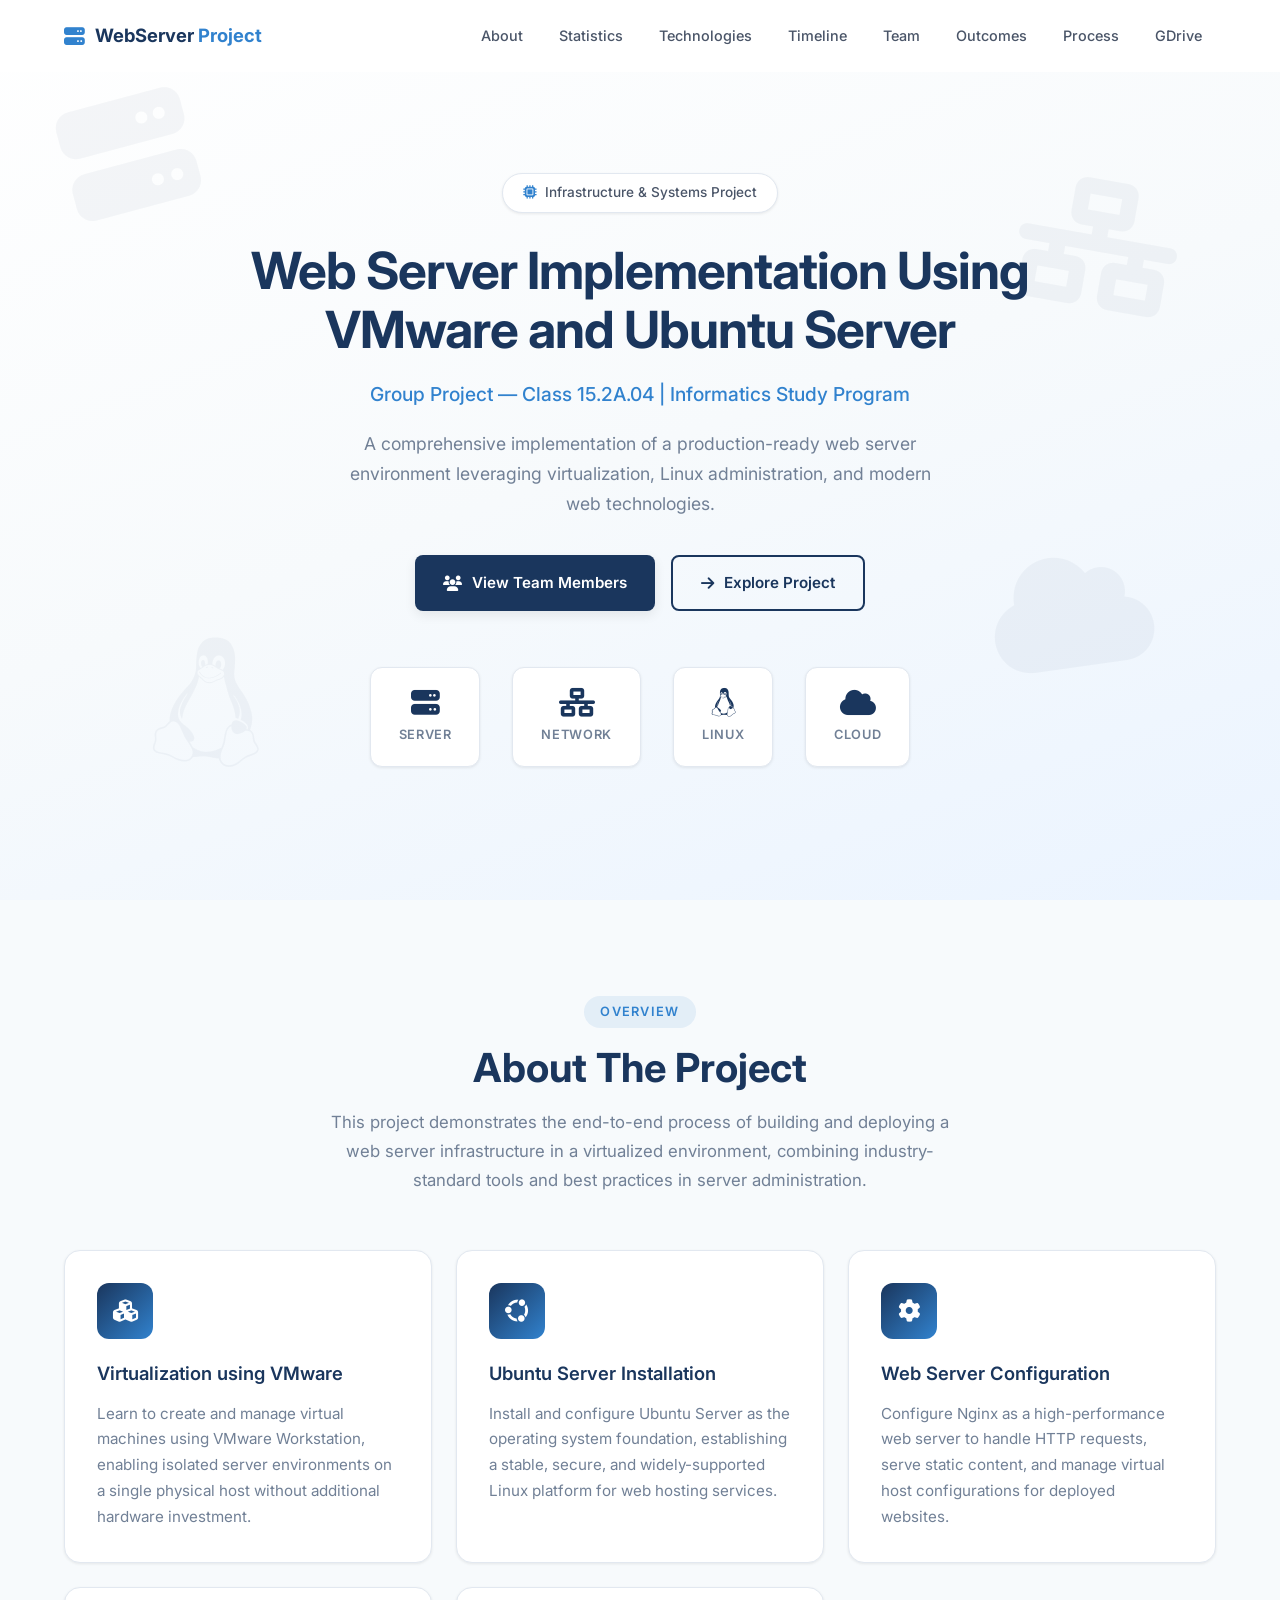
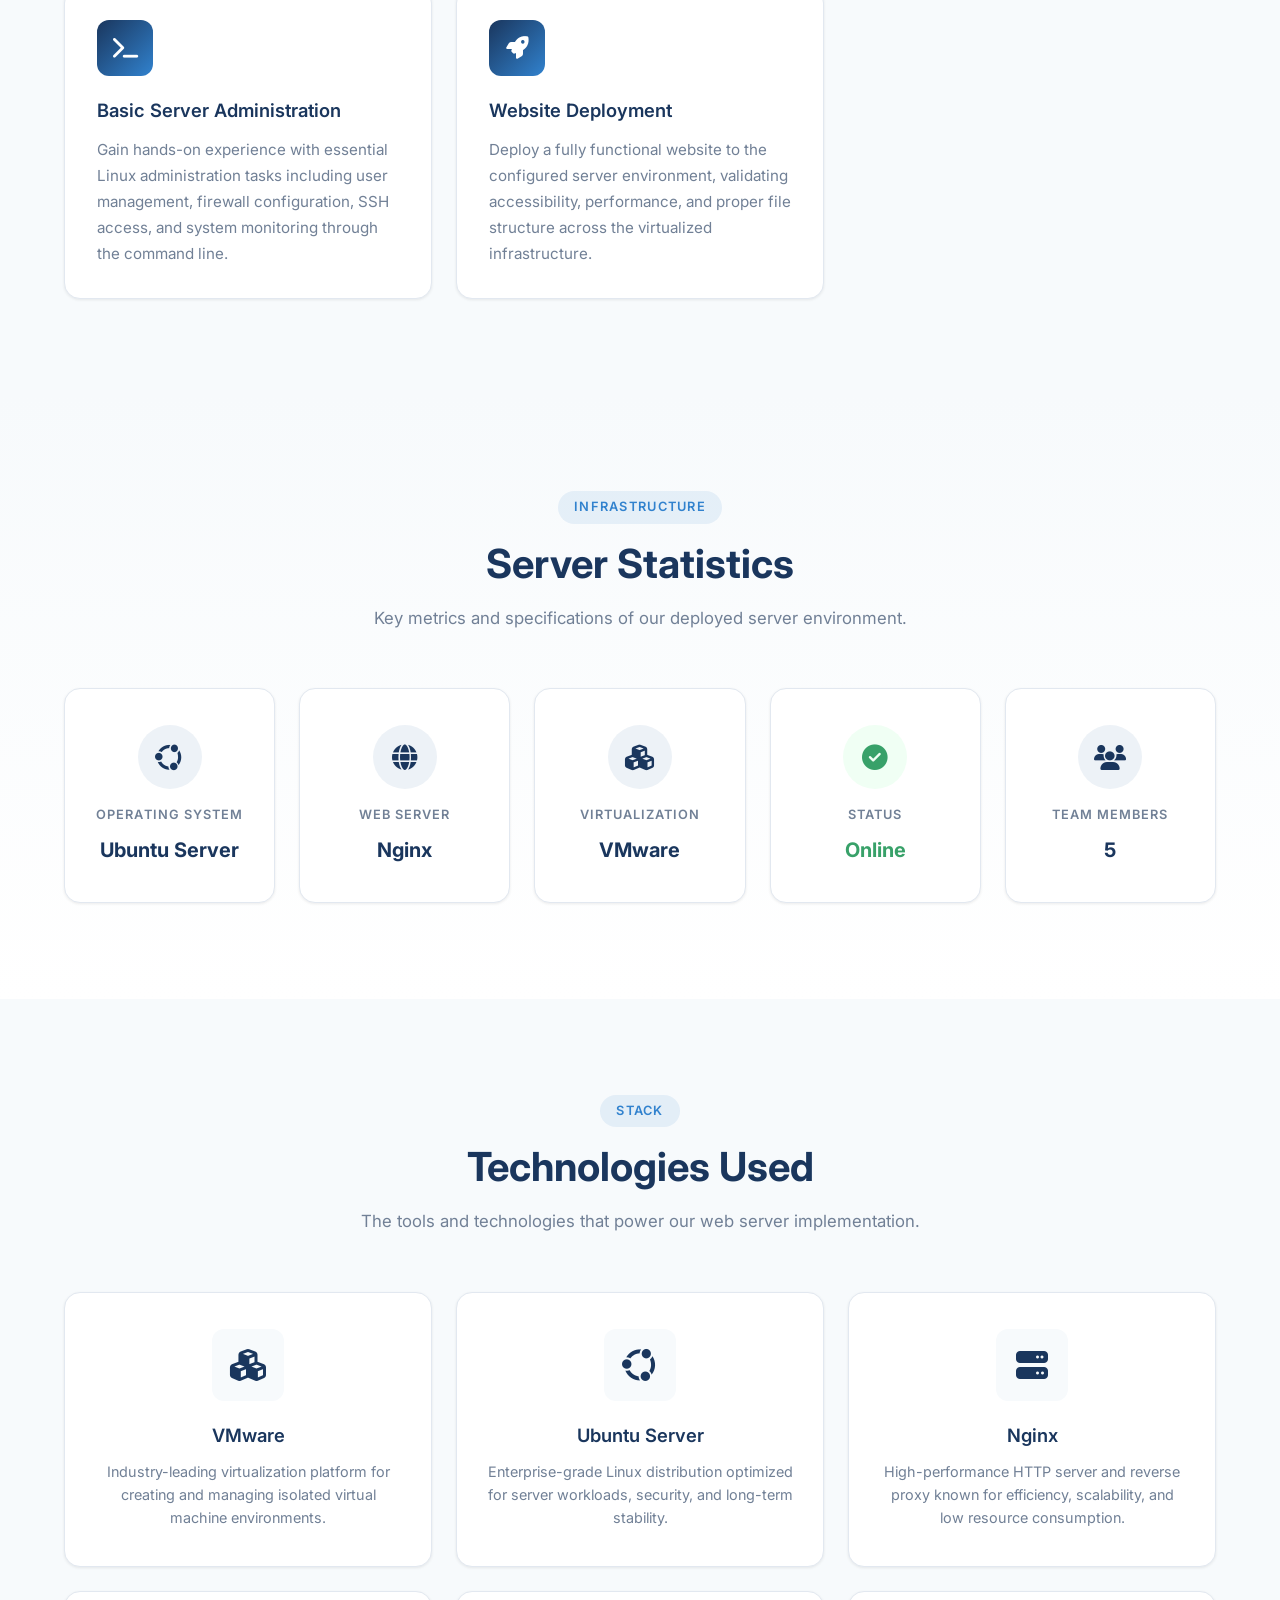
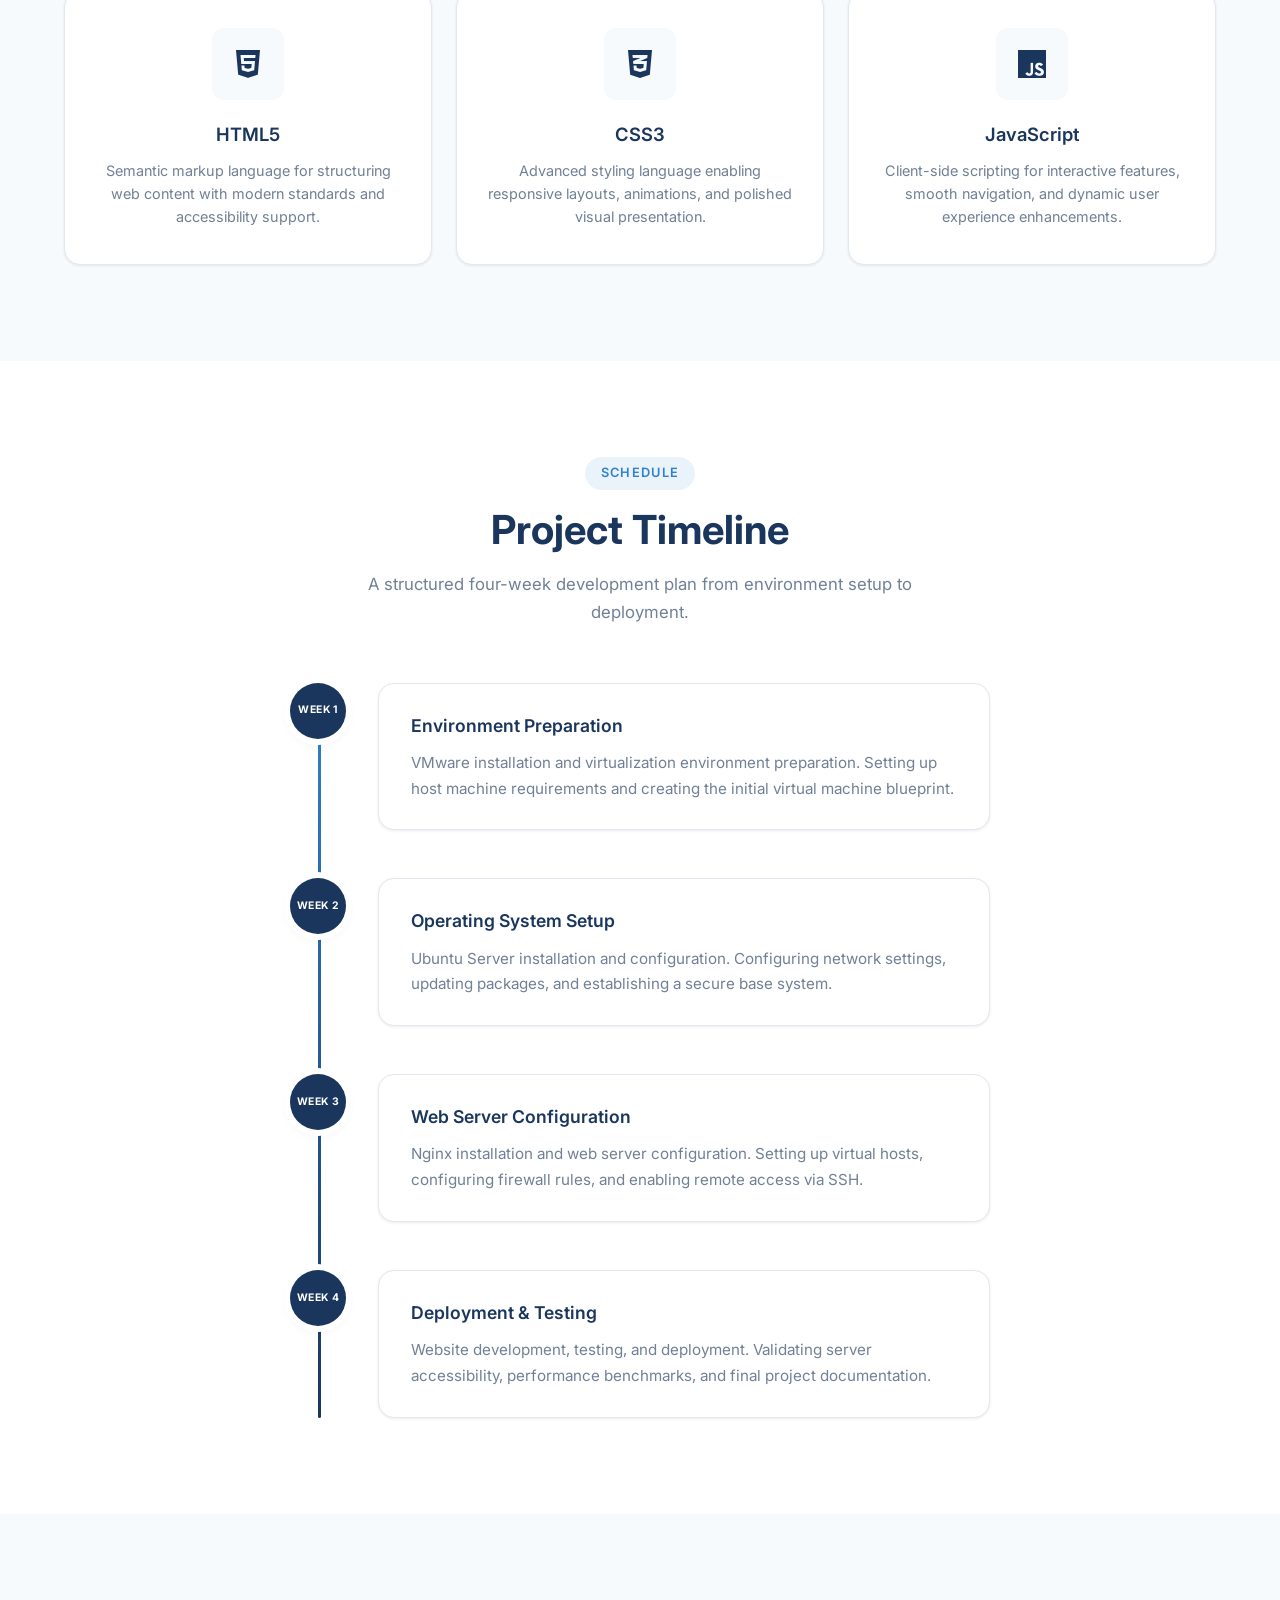
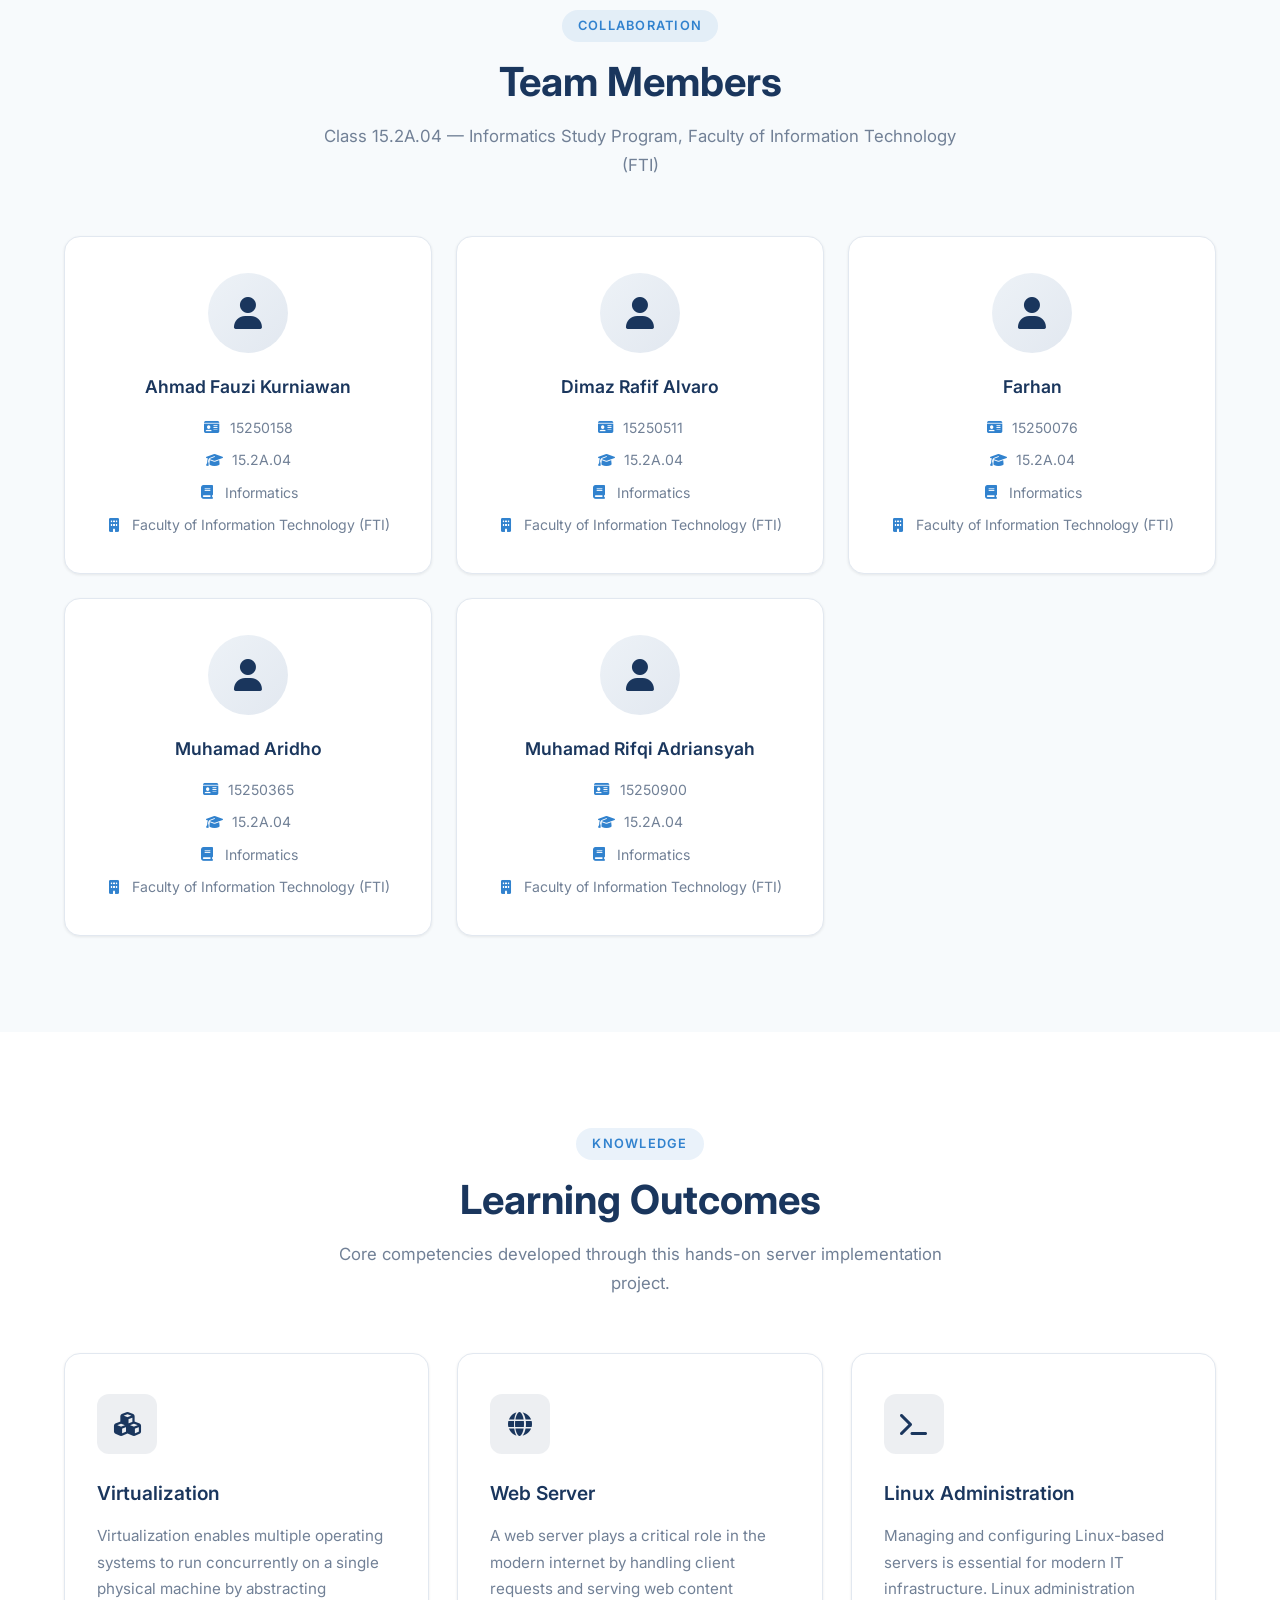
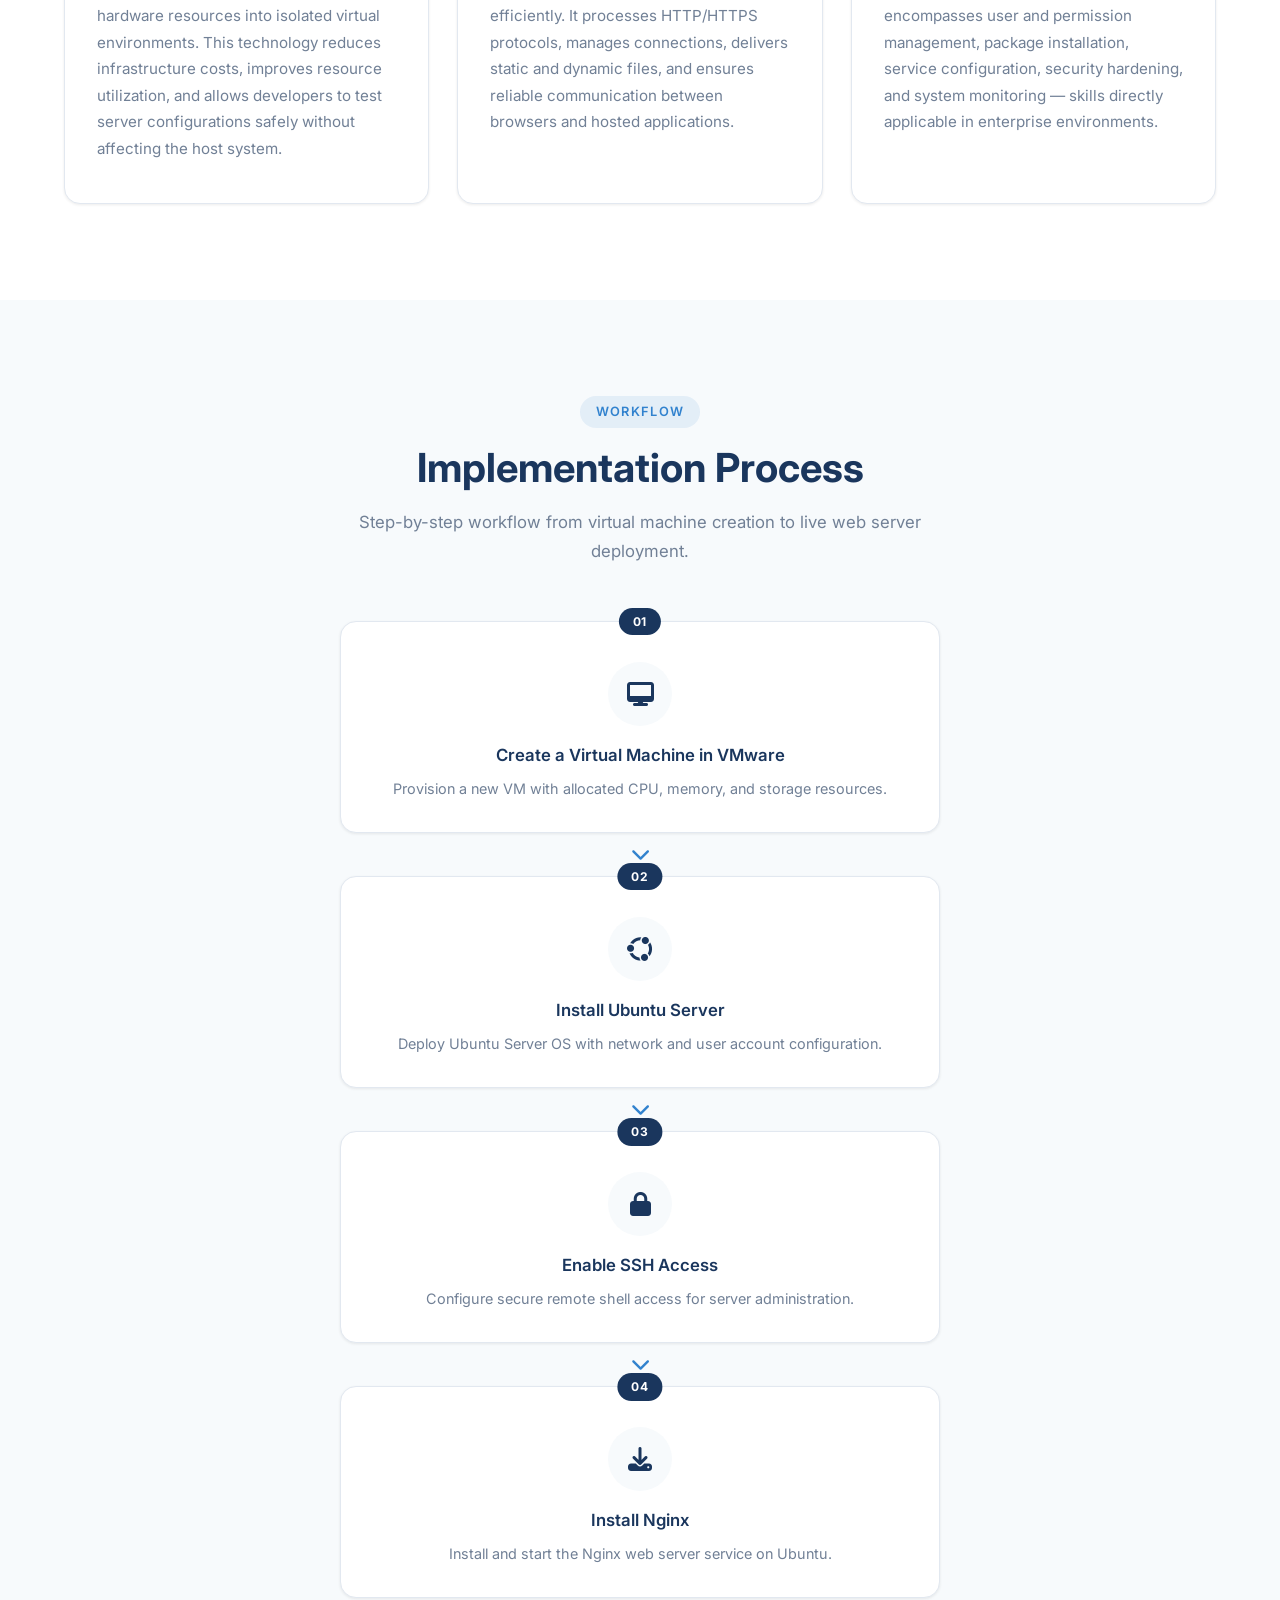
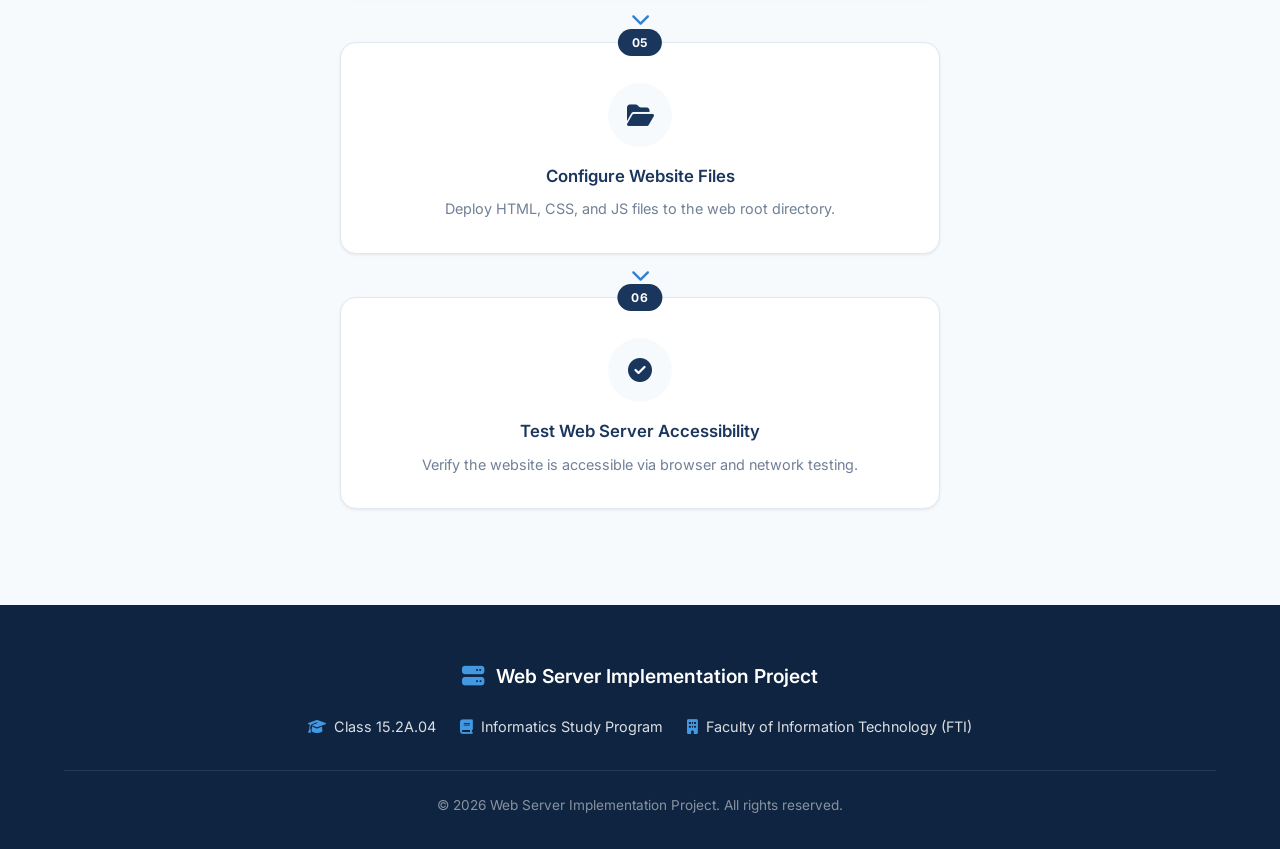
==== commit d7fffbe9: "feat: update navbar, md." ====
--- a/index.html
+++ b/index.html
@@ -1,637 +1,646 @@
 <!doctype html>
 <html lang="en">
-  <head>
-    <meta charset="UTF-8" />
-    <meta name="viewport" content="width=device-width, initial-scale=1.0" />
-    <meta name="description" content="Web Server Implementation Using VMware and Ubuntu Server - Group Project Class 15.2A.04 Informatics Study Program" />
-    <title>Web Server Implementation | VMware & Ubuntu Server</title>
-
-    <!-- Google Fonts -->
-    <link rel="preconnect" href="https://fonts.googleapis.com" />
-    <link rel="preconnect" href="https://fonts.gstatic.com" crossorigin />
-    <link href="https://fonts.googleapis.com/css2?family=Inter:wght@300;400;500;600;700&display=swap" rel="stylesheet" />
-
-    <!-- Font Awesome CDN -->
-    <link
-      rel="stylesheet"
-      href="https://cdnjs.cloudflare.com/ajax/libs/font-awesome/6.5.1/css/all.min.css"
-      integrity="sha512-DTOQO9RWCH3ppGqcWaEA1BIZOC6xxalwEsw9c2QQeAIftl+Vegovlnee1c9QX4TctnWMn13TZye+giMm8e2LwA=="
-      crossorigin="anonymous"
-      referrerpolicy="no-referrer" />
-
-    <!-- Custom Styles -->
-    <link rel="stylesheet" href="css/style.css" />
-  </head>
-  <body>
-    <!-- ==================== NAVIGATION ==================== -->
-    <header class="header" id="header">
-      <nav class="nav container">
-        <a href="#hero" class="nav__logo">
-          <i class="fas fa-server"></i>
-          <span>
-            WebServer
-            <span class="nav__logo-accent">Project</span>
-          </span>
-        </a>
-
-        <button class="nav__toggle" id="nav-toggle" aria-label="Toggle navigation menu" aria-expanded="false">
-          <i class="fas fa-bars"></i>
+    <head>
+        <meta charset="UTF-8" />
+        <meta name="viewport" content="width=device-width, initial-scale=1.0" />
+        <meta name="description" content="Web Server Implementation Using VMware and Ubuntu Server - Group Project Class 15.2A.04 Informatics Study Program" />
+        <title>Web Server Implementation | VMware & Ubuntu Server</title>
+
+        <link rel="icon" href="./img/logo_bsi.png" type="image/png" />
+
+        <!-- Google Fonts -->
+        <link rel="preconnect" href="https://fonts.googleapis.com" />
+        <link rel="preconnect" href="https://fonts.gstatic.com" crossorigin />
+        <link href="https://fonts.googleapis.com/css2?family=Inter:wght@300;400;500;600;700&display=swap" rel="stylesheet" />
+
+        <!-- Font Awesome CDN -->
+        <link
+            rel="stylesheet"
+            href="https://cdnjs.cloudflare.com/ajax/libs/font-awesome/6.5.1/css/all.min.css"
+            integrity="sha512-DTOQO9RWCH3ppGqcWaEA1BIZOC6xxalwEsw9c2QQeAIftl+Vegovlnee1c9QX4TctnWMn13TZye+giMm8e2LwA=="
+            crossorigin="anonymous"
+            referrerpolicy="no-referrer" />
+
+        <!-- Custom Styles -->
+        <link rel="stylesheet" href="css/style.css" />
+    </head>
+    <body>
+        <!-- ==================== NAVIGATION ==================== -->
+        <header class="header" id="header">
+            <nav class="nav container">
+                <a href="#hero" class="nav__logo">
+                    <i class="fas fa-server"></i>
+                    <span>
+                        WebServer
+                        <span class="nav__logo-accent">Project</span>
+                    </span>
+                </a>
+
+                <button class="nav__toggle" id="nav-toggle" aria-label="Toggle navigation menu" aria-expanded="false">
+                    <i class="fas fa-bars"></i>
+                </button>
+
+                <ul class="nav__menu" id="nav-menu">
+                    <li class="nav__item"><a href="#about" class="nav__link">About</a></li>
+                    <li class="nav__item"><a href="#statistics" class="nav__link">Statistics</a></li>
+                    <li class="nav__item"><a href="#technologies" class="nav__link">Technologies</a></li>
+                    <li class="nav__item"><a href="#timeline" class="nav__link">Timeline</a></li>
+                    <li class="nav__item"><a href="#team" class="nav__link">Team</a></li>
+                    <li class="nav__item"><a href="#outcomes" class="nav__link">Outcomes</a></li>
+                    <li class="nav__item"><a href="#process" class="nav__link">Process</a></li>
+                    <li class="nav__item"><a href="https://drive.google.com/drive/folders/11nA1fnuNAsZQlKZfpenMiXdL6B4yNxdz?usp=drive_link" class="nav__link">GDrive</a></li>
+                </ul>
+            </nav>
+        </header>
+
+        <main>
+            <!-- ==================== HERO SECTION ==================== -->
+            <section class="hero" id="hero">
+                <div class="hero__bg-icons" aria-hidden="true">
+                    <i class="fas fa-server hero__bg-icon hero__bg-icon--1"></i>
+                    <i class="fas fa-network-wired hero__bg-icon hero__bg-icon--2"></i>
+                    <i class="fab fa-linux hero__bg-icon hero__bg-icon--3"></i>
+                    <i class="fas fa-cloud hero__bg-icon hero__bg-icon--4"></i>
+                </div>
+
+                <div class="container hero__container">
+                    <div class="hero__badge reveal">
+                        <i class="fas fa-microchip"></i>
+                        <span>Infrastructure &amp; Systems Project</span>
+                    </div>
+
+                    <h1 class="hero__title reveal">Web Server Implementation Using VMware and Ubuntu Server</h1>
+
+                    <p class="hero__subtitle reveal">Group Project &mdash; Class 15.2A.04 | Informatics Study Program</p>
+
+                    <p class="hero__description reveal">
+                        A comprehensive implementation of a production-ready web server environment leveraging virtualization, Linux administration, and modern web technologies.
+                    </p>
+
+                    <div class="hero__cta reveal">
+                        <a href="#team" class="btn btn--primary">
+                            <i class="fas fa-users"></i>
+                            View Team Members
+                        </a>
+                        <a href="#about" class="btn btn--outline">
+                            <i class="fas fa-arrow-right"></i>
+                            Explore Project
+                        </a>
+                    </div>
+
+                    <div class="hero__tech-icons reveal">
+                        <div class="hero__tech-item">
+                            <i class="fas fa-server"></i>
+                            <span>Server</span>
+                        </div>
+                        <div class="hero__tech-item">
+                            <i class="fas fa-network-wired"></i>
+                            <span>Network</span>
+                        </div>
+                        <div class="hero__tech-item">
+                            <i class="fab fa-linux"></i>
+                            <span>Linux</span>
+                        </div>
+                        <div class="hero__tech-item">
+                            <i class="fas fa-cloud"></i>
+                            <span>Cloud</span>
+                        </div>
+                    </div>
+                </div>
+            </section>
+
+            <!-- ==================== ABOUT THE PROJECT ==================== -->
+            <section class="section about" id="about">
+                <div class="container">
+                    <div class="section__header reveal">
+                        <span class="section__tag">Overview</span>
+                        <h2 class="section__title">About The Project</h2>
+                        <p class="section__description">
+                            This project demonstrates the end-to-end process of building and deploying a web server infrastructure in a virtualized environment, combining industry-standard tools and
+                            best practices in server administration.
+                        </p>
+                    </div>
+
+                    <div class="about__grid">
+                        <article class="about__card reveal">
+                            <div class="about__icon">
+                                <i class="fas fa-cubes"></i>
+                            </div>
+                            <h3 class="about__card-title">Virtualization using VMware</h3>
+                            <p class="about__card-text">
+                                Learn to create and manage virtual machines using VMware Workstation, enabling isolated server environments on a single physical host without additional hardware
+                                investment.
+                            </p>
+                        </article>
+
+                        <article class="about__card reveal">
+                            <div class="about__icon">
+                                <i class="fab fa-ubuntu"></i>
+                            </div>
+                            <h3 class="about__card-title">Ubuntu Server Installation</h3>
+                            <p class="about__card-text">
+                                Install and configure Ubuntu Server as the operating system foundation, establishing a stable, secure, and widely-supported Linux platform for web hosting services.
+                            </p>
+                        </article>
+
+                        <article class="about__card reveal">
+                            <div class="about__icon">
+                                <i class="fas fa-cog"></i>
+                            </div>
+                            <h3 class="about__card-title">Web Server Configuration</h3>
+                            <p class="about__card-text">
+                                Configure Nginx as a high-performance web server to handle HTTP requests, serve static content, and manage virtual host configurations for deployed websites.
+                            </p>
+                        </article>
+
+                        <article class="about__card reveal">
+                            <div class="about__icon">
+                                <i class="fas fa-terminal"></i>
+                            </div>
+                            <h3 class="about__card-title">Basic Server Administration</h3>
+                            <p class="about__card-text">
+                                Gain hands-on experience with essential Linux administration tasks including user management, firewall configuration, SSH access, and system monitoring through the
+                                command line.
+                            </p>
+                        </article>
+
+                        <article class="about__card reveal">
+                            <div class="about__icon">
+                                <i class="fas fa-rocket"></i>
+                            </div>
+                            <h3 class="about__card-title">Website Deployment</h3>
+                            <p class="about__card-text">
+                                Deploy a fully functional website to the configured server environment, validating accessibility, performance, and proper file structure across the virtualized
+                                infrastructure.
+                            </p>
+                        </article>
+                    </div>
+                </div>
+            </section>
+
+            <!-- ==================== SERVER STATISTICS ==================== -->
+            <section class="section statistics" id="statistics">
+                <div class="container">
+                    <div class="section__header reveal">
+                        <span class="section__tag">Infrastructure</span>
+                        <h2 class="section__title">Server Statistics</h2>
+                        <p class="section__description">Key metrics and specifications of our deployed server environment.</p>
+                    </div>
+
+                    <div class="stats__grid">
+                        <article class="stats__card reveal">
+                            <div class="stats__icon">
+                                <i class="fab fa-ubuntu"></i>
+                            </div>
+                            <span class="stats__label">Operating System</span>
+                            <span class="stats__value">Ubuntu Server</span>
+                        </article>
+
+                        <article class="stats__card reveal">
+                            <div class="stats__icon">
+                                <i class="fas fa-globe"></i>
+                            </div>
+                            <span class="stats__label">Web Server</span>
+                            <span class="stats__value">Nginx</span>
+                        </article>
+
+                        <article class="stats__card reveal">
+                            <div class="stats__icon">
+                                <i class="fas fa-cubes"></i>
+                            </div>
+                            <span class="stats__label">Virtualization</span>
+                            <span class="stats__value">VMware</span>
+                        </article>
+
+                        <article class="stats__card reveal">
+                            <div class="stats__icon stats__icon--online">
+                                <i class="fas fa-circle-check"></i>
+                            </div>
+                            <span class="stats__label">Status</span>
+                            <span class="stats__value stats__value--online">Online</span>
+                        </article>
+
+                        <article class="stats__card reveal">
+                            <div class="stats__icon">
+                                <i class="fas fa-users"></i>
+                            </div>
+                            <span class="stats__label">Team Members</span>
+                            <span class="stats__value">5</span>
+                        </article>
+                    </div>
+                </div>
+            </section>
+
+            <!-- ==================== TECHNOLOGIES USED ==================== -->
+            <section class="section technologies" id="technologies">
+                <div class="container">
+                    <div class="section__header reveal">
+                        <span class="section__tag">Stack</span>
+                        <h2 class="section__title">Technologies Used</h2>
+                        <p class="section__description">The tools and technologies that power our web server implementation.</p>
+                    </div>
+
+                    <div class="tech__grid">
+                        <article class="tech__card reveal">
+                            <div class="tech__icon">
+                                <i class="fas fa-cubes"></i>
+                            </div>
+                            <h3 class="tech__name">VMware</h3>
+                            <p class="tech__desc">Industry-leading virtualization platform for creating and managing isolated virtual machine environments.</p>
+                        </article>
+
+                        <article class="tech__card reveal">
+                            <div class="tech__icon">
+                                <i class="fab fa-ubuntu"></i>
+                            </div>
+                            <h3 class="tech__name">Ubuntu Server</h3>
+                            <p class="tech__desc">Enterprise-grade Linux distribution optimized for server workloads, security, and long-term stability.</p>
+                        </article>
+
+                        <article class="tech__card reveal">
+                            <div class="tech__icon">
+                                <i class="fas fa-server"></i>
+                            </div>
+                            <h3 class="tech__name">Nginx</h3>
+                            <p class="tech__desc">High-performance HTTP server and reverse proxy known for efficiency, scalability, and low resource consumption.</p>
+                        </article>
+
+                        <article class="tech__card reveal">
+                            <div class="tech__icon">
+                                <i class="fab fa-html5"></i>
+                            </div>
+                            <h3 class="tech__name">HTML5</h3>
+                            <p class="tech__desc">Semantic markup language for structuring web content with modern standards and accessibility support.</p>
+                        </article>
+
+                        <article class="tech__card reveal">
+                            <div class="tech__icon">
+                                <i class="fab fa-css3-alt"></i>
+                            </div>
+                            <h3 class="tech__name">CSS3</h3>
+                            <p class="tech__desc">Advanced styling language enabling responsive layouts, animations, and polished visual presentation.</p>
+                        </article>
+
+                        <article class="tech__card reveal">
+                            <div class="tech__icon">
+                                <i class="fab fa-js"></i>
+                            </div>
+                            <h3 class="tech__name">JavaScript</h3>
+                            <p class="tech__desc">Client-side scripting for interactive features, smooth navigation, and dynamic user experience enhancements.</p>
+                        </article>
+                    </div>
+                </div>
+            </section>
+
+            <!-- ==================== PROJECT TIMELINE ==================== -->
+            <section class="section timeline-section" id="timeline">
+                <div class="container">
+                    <div class="section__header reveal">
+                        <span class="section__tag">Schedule</span>
+                        <h2 class="section__title">Project Timeline</h2>
+                        <p class="section__description">A structured four-week development plan from environment setup to deployment.</p>
+                    </div>
+
+                    <div class="timeline">
+                        <article class="timeline__item reveal">
+                            <div class="timeline__marker">
+                                <span class="timeline__week">Week 1</span>
+                            </div>
+                            <div class="timeline__content">
+                                <h3 class="timeline__title">Environment Preparation</h3>
+                                <p class="timeline__text">
+                                    VMware installation and virtualization environment preparation. Setting up host machine requirements and creating the initial virtual machine blueprint.
+                                </p>
+                            </div>
+                        </article>
+
+                        <article class="timeline__item reveal">
+                            <div class="timeline__marker">
+                                <span class="timeline__week">Week 2</span>
+                            </div>
+                            <div class="timeline__content">
+                                <h3 class="timeline__title">Operating System Setup</h3>
+                                <p class="timeline__text">Ubuntu Server installation and configuration. Configuring network settings, updating packages, and establishing a secure base system.</p>
+                            </div>
+                        </article>
+
+                        <article class="timeline__item reveal">
+                            <div class="timeline__marker">
+                                <span class="timeline__week">Week 3</span>
+                            </div>
+                            <div class="timeline__content">
+                                <h3 class="timeline__title">Web Server Configuration</h3>
+                                <p class="timeline__text">Nginx installation and web server configuration. Setting up virtual hosts, configuring firewall rules, and enabling remote access via SSH.</p>
+                            </div>
+                        </article>
+
+                        <article class="timeline__item reveal">
+                            <div class="timeline__marker">
+                                <span class="timeline__week">Week 4</span>
+                            </div>
+                            <div class="timeline__content">
+                                <h3 class="timeline__title">Deployment &amp; Testing</h3>
+                                <p class="timeline__text">Website development, testing, and deployment. Validating server accessibility, performance benchmarks, and final project documentation.</p>
+                            </div>
+                        </article>
+                    </div>
+                </div>
+            </section>
+
+            <!-- ==================== TEAM MEMBERS ==================== -->
+            <section class="section team" id="team">
+                <div class="container">
+                    <div class="section__header reveal">
+                        <span class="section__tag">Collaboration</span>
+                        <h2 class="section__title">Team Members</h2>
+                        <p class="section__description">Class 15.2A.04 &mdash; Informatics Study Program, Faculty of Information Technology (FTI)</p>
+                    </div>
+
+                    <div class="team__grid">
+                        <article class="team__card reveal">
+                            <div class="team__avatar">
+                                <i class="fas fa-user"></i>
+                            </div>
+                            <h3 class="team__name">Ahmad Fauzi Kurniawan</h3>
+                            <ul class="team__info">
+                                <li>
+                                    <i class="fas fa-id-card"></i>
+                                    <span>15250158</span>
+                                </li>
+                                <li>
+                                    <i class="fas fa-graduation-cap"></i>
+                                    <span>15.2A.04</span>
+                                </li>
+                                <li>
+                                    <i class="fas fa-book"></i>
+                                    <span>Informatics</span>
+                                </li>
+                                <li>
+                                    <i class="fas fa-building"></i>
+                                    <span>Faculty of Information Technology (FTI)</span>
+                                </li>
+                            </ul>
+                        </article>
+
+                        <article class="team__card reveal">
+                            <div class="team__avatar">
+                                <i class="fas fa-user"></i>
+                            </div>
+                            <h3 class="team__name">Dimaz Rafif Alvaro</h3>
+                            <ul class="team__info">
+                                <li>
+                                    <i class="fas fa-id-card"></i>
+                                    <span>15250511</span>
+                                </li>
+                                <li>
+                                    <i class="fas fa-graduation-cap"></i>
+                                    <span>15.2A.04</span>
+                                </li>
+                                <li>
+                                    <i class="fas fa-book"></i>
+                                    <span>Informatics</span>
+                                </li>
+                                <li>
+                                    <i class="fas fa-building"></i>
+                                    <span>Faculty of Information Technology (FTI)</span>
+                                </li>
+                            </ul>
+                        </article>
+
+                        <article class="team__card reveal">
+                            <div class="team__avatar">
+                                <i class="fas fa-user"></i>
+                            </div>
+                            <h3 class="team__name">Farhan</h3>
+                            <ul class="team__info">
+                                <li>
+                                    <i class="fas fa-id-card"></i>
+                                    <span>15250076</span>
+                                </li>
+                                <li>
+                                    <i class="fas fa-graduation-cap"></i>
+                                    <span>15.2A.04</span>
+                                </li>
+                                <li>
+                                    <i class="fas fa-book"></i>
+                                    <span>Informatics</span>
+                                </li>
+                                <li>
+                                    <i class="fas fa-building"></i>
+                                    <span>Faculty of Information Technology (FTI)</span>
+                                </li>
+                            </ul>
+                        </article>
+
+                        <article class="team__card reveal">
+                            <div class="team__avatar">
+                                <i class="fas fa-user"></i>
+                            </div>
+                            <h3 class="team__name">Muhamad Aridho</h3>
+                            <ul class="team__info">
+                                <li>
+                                    <i class="fas fa-id-card"></i>
+                                    <span>15250365</span>
+                                </li>
+                                <li>
+                                    <i class="fas fa-graduation-cap"></i>
+                                    <span>15.2A.04</span>
+                                </li>
+                                <li>
+                                    <i class="fas fa-book"></i>
+                                    <span>Informatics</span>
+                                </li>
+                                <li>
+                                    <i class="fas fa-building"></i>
+                                    <span>Faculty of Information Technology (FTI)</span>
+                                </li>
+                            </ul>
+                        </article>
+
+                        <article class="team__card reveal">
+                            <div class="team__avatar">
+                                <i class="fas fa-user"></i>
+                            </div>
+                            <h3 class="team__name">Muhamad Rifqi Adriansyah</h3>
+                            <ul class="team__info">
+                                <li>
+                                    <i class="fas fa-id-card"></i>
+                                    <span>15250900</span>
+                                </li>
+                                <li>
+                                    <i class="fas fa-graduation-cap"></i>
+                                    <span>15.2A.04</span>
+                                </li>
+                                <li>
+                                    <i class="fas fa-book"></i>
+                                    <span>Informatics</span>
+                                </li>
+                                <li>
+                                    <i class="fas fa-building"></i>
+                                    <span>Faculty of Information Technology (FTI)</span>
+                                </li>
+                            </ul>
+                        </article>
+                    </div>
+                </div>
+            </section>
+
+            <!-- ==================== LEARNING OUTCOMES ==================== -->
+            <section class="section outcomes" id="outcomes">
+                <div class="container">
+                    <div class="section__header reveal">
+                        <span class="section__tag">Knowledge</span>
+                        <h2 class="section__title">Learning Outcomes</h2>
+                        <p class="section__description">Core competencies developed through this hands-on server implementation project.</p>
+                    </div>
+
+                    <div class="outcomes__grid">
+                        <article class="outcomes__card reveal">
+                            <div class="outcomes__icon">
+                                <i class="fas fa-cubes"></i>
+                            </div>
+                            <h3 class="outcomes__title">Virtualization</h3>
+                            <p class="outcomes__text">
+                                Virtualization enables multiple operating systems to run concurrently on a single physical machine by abstracting hardware resources into isolated virtual environments.
+                                This technology reduces infrastructure costs, improves resource utilization, and allows developers to test server configurations safely without affecting the host
+                                system.
+                            </p>
+                        </article>
+
+                        <article class="outcomes__card reveal">
+                            <div class="outcomes__icon">
+                                <i class="fas fa-globe"></i>
+                            </div>
+                            <h3 class="outcomes__title">Web Server</h3>
+                            <p class="outcomes__text">
+                                A web server plays a critical role in the modern internet by handling client requests and serving web content efficiently. It processes HTTP/HTTPS protocols, manages
+                                connections, delivers static and dynamic files, and ensures reliable communication between browsers and hosted applications.
+                            </p>
+                        </article>
+
+                        <article class="outcomes__card reveal">
+                            <div class="outcomes__icon">
+                                <i class="fas fa-terminal"></i>
+                            </div>
+                            <h3 class="outcomes__title">Linux Administration</h3>
+                            <p class="outcomes__text">
+                                Managing and configuring Linux-based servers is essential for modern IT infrastructure. Linux administration encompasses user and permission management, package
+                                installation, service configuration, security hardening, and system monitoring &mdash; skills directly applicable in enterprise environments.
+                            </p>
+                        </article>
+                    </div>
+                </div>
+            </section>
+
+            <!-- ==================== IMPLEMENTATION PROCESS ==================== -->
+            <section class="section process" id="process">
+                <div class="container">
+                    <div class="section__header reveal">
+                        <span class="section__tag">Workflow</span>
+                        <h2 class="section__title">Implementation Process</h2>
+                        <p class="section__description">Step-by-step workflow from virtual machine creation to live web server deployment.</p>
+                    </div>
+
+                    <div class="process__flow">
+                        <article class="process__step reveal">
+                            <div class="process__number">01</div>
+                            <div class="process__icon"><i class="fas fa-desktop"></i></div>
+                            <h3 class="process__title">Create a Virtual Machine in VMware</h3>
+                            <p class="process__text">Provision a new VM with allocated CPU, memory, and storage resources.</p>
+                        </article>
+
+                        <div class="process__connector reveal" aria-hidden="true">
+                            <i class="fas fa-chevron-down"></i>
+                        </div>
+
+                        <article class="process__step reveal">
+                            <div class="process__number">02</div>
+                            <div class="process__icon"><i class="fab fa-ubuntu"></i></div>
+                            <h3 class="process__title">Install Ubuntu Server</h3>
+                            <p class="process__text">Deploy Ubuntu Server OS with network and user account configuration.</p>
+                        </article>
+
+                        <div class="process__connector reveal" aria-hidden="true">
+                            <i class="fas fa-chevron-down"></i>
+                        </div>
+
+                        <article class="process__step reveal">
+                            <div class="process__number">03</div>
+                            <div class="process__icon"><i class="fas fa-lock"></i></div>
+                            <h3 class="process__title">Enable SSH Access</h3>
+                            <p class="process__text">Configure secure remote shell access for server administration.</p>
+                        </article>
+
+                        <div class="process__connector reveal" aria-hidden="true">
+                            <i class="fas fa-chevron-down"></i>
+                        </div>
+
+                        <article class="process__step reveal">
+                            <div class="process__number">04</div>
+                            <div class="process__icon"><i class="fas fa-download"></i></div>
+                            <h3 class="process__title">Install Nginx</h3>
+                            <p class="process__text">Install and start the Nginx web server service on Ubuntu.</p>
+                        </article>
+
+                        <div class="process__connector reveal" aria-hidden="true">
+                            <i class="fas fa-chevron-down"></i>
+                        </div>
+
+                        <article class="process__step reveal">
+                            <div class="process__number">05</div>
+                            <div class="process__icon"><i class="fas fa-folder-open"></i></div>
+                            <h3 class="process__title">Configure Website Files</h3>
+                            <p class="process__text">Deploy HTML, CSS, and JS files to the web root directory.</p>
+                        </article>
+
+                        <div class="process__connector reveal" aria-hidden="true">
+                            <i class="fas fa-chevron-down"></i>
+                        </div>
+
+                        <article class="process__step reveal">
+                            <div class="process__number">06</div>
+                            <div class="process__icon"><i class="fas fa-check-circle"></i></div>
+                            <h3 class="process__title">Test Web Server Accessibility</h3>
+                            <p class="process__text">Verify the website is accessible via browser and network testing.</p>
+                        </article>
+                    </div>
+                </div>
+            </section>
+        </main>
+
+        <!-- ==================== FOOTER ==================== -->
+        <footer class="footer">
+            <div class="container footer__container">
+                <div class="footer__brand">
+                    <i class="fas fa-server"></i>
+                    <span>Web Server Implementation Project</span>
+                </div>
+
+                <div class="footer__info">
+                    <p>
+                        <i class="fas fa-graduation-cap"></i>
+                        Class 15.2A.04
+                    </p>
+                    <p>
+                        <i class="fas fa-book"></i>
+                        Informatics Study Program
+                    </p>
+                    <p>
+                        <i class="fas fa-building"></i>
+                        Faculty of Information Technology (FTI)
+                    </p>
+                </div>
+
+                <p class="footer__copyright">&copy; 2026 Web Server Implementation Project. All rights reserved.</p>
+            </div>
+        </footer>
+
+        <!-- Back to Top Button -->
+        <button class="back-to-top" id="back-to-top" aria-label="Back to top">
+            <i class="fas fa-arrow-up"></i>
         </button>
 
-        <ul class="nav__menu" id="nav-menu">
-          <li class="nav__item"><a href="#about" class="nav__link">About</a></li>
-          <li class="nav__item"><a href="#statistics" class="nav__link">Statistics</a></li>
-          <li class="nav__item"><a href="#technologies" class="nav__link">Technologies</a></li>
-          <li class="nav__item"><a href="#timeline" class="nav__link">Timeline</a></li>
-          <li class="nav__item"><a href="#team" class="nav__link">Team</a></li>
-          <li class="nav__item"><a href="#outcomes" class="nav__link">Outcomes</a></li>
-          <li class="nav__item"><a href="#process" class="nav__link">Process</a></li>
-        </ul>
-      </nav>
-    </header>
-
-    <main>
-      <!-- ==================== HERO SECTION ==================== -->
-      <section class="hero" id="hero">
-        <div class="hero__bg-icons" aria-hidden="true">
-          <i class="fas fa-server hero__bg-icon hero__bg-icon--1"></i>
-          <i class="fas fa-network-wired hero__bg-icon hero__bg-icon--2"></i>
-          <i class="fab fa-linux hero__bg-icon hero__bg-icon--3"></i>
-          <i class="fas fa-cloud hero__bg-icon hero__bg-icon--4"></i>
-        </div>
-
-        <div class="container hero__container">
-          <div class="hero__badge reveal">
-            <i class="fas fa-microchip"></i>
-            <span>Infrastructure &amp; Systems Project</span>
-          </div>
-
-          <h1 class="hero__title reveal">Web Server Implementation Using VMware and Ubuntu Server</h1>
-
-          <p class="hero__subtitle reveal">Group Project &mdash; Class 15.2A.04 | Informatics Study Program</p>
-
-          <p class="hero__description reveal">
-            A comprehensive implementation of a production-ready web server environment leveraging virtualization, Linux administration, and modern web technologies.
-          </p>
-
-          <div class="hero__cta reveal">
-            <a href="#team" class="btn btn--primary">
-              <i class="fas fa-users"></i>
-              View Team Members
-            </a>
-            <a href="#about" class="btn btn--outline">
-              <i class="fas fa-arrow-right"></i>
-              Explore Project
-            </a>
-          </div>
-
-          <div class="hero__tech-icons reveal">
-            <div class="hero__tech-item">
-              <i class="fas fa-server"></i>
-              <span>Server</span>
-            </div>
-            <div class="hero__tech-item">
-              <i class="fas fa-network-wired"></i>
-              <span>Network</span>
-            </div>
-            <div class="hero__tech-item">
-              <i class="fab fa-linux"></i>
-              <span>Linux</span>
-            </div>
-            <div class="hero__tech-item">
-              <i class="fas fa-cloud"></i>
-              <span>Cloud</span>
-            </div>
-          </div>
-        </div>
-      </section>
-
-      <!-- ==================== ABOUT THE PROJECT ==================== -->
-      <section class="section about" id="about">
-        <div class="container">
-          <div class="section__header reveal">
-            <span class="section__tag">Overview</span>
-            <h2 class="section__title">About The Project</h2>
-            <p class="section__description">
-              This project demonstrates the end-to-end process of building and deploying a web server infrastructure in a virtualized environment, combining industry-standard tools and best practices
-              in server administration.
-            </p>
-          </div>
-
-          <div class="about__grid">
-            <article class="about__card reveal">
-              <div class="about__icon">
-                <i class="fas fa-cubes"></i>
-              </div>
-              <h3 class="about__card-title">Virtualization using VMware</h3>
-              <p class="about__card-text">
-                Learn to create and manage virtual machines using VMware Workstation, enabling isolated server environments on a single physical host without additional hardware investment.
-              </p>
-            </article>
-
-            <article class="about__card reveal">
-              <div class="about__icon">
-                <i class="fab fa-ubuntu"></i>
-              </div>
-              <h3 class="about__card-title">Ubuntu Server Installation</h3>
-              <p class="about__card-text">
-                Install and configure Ubuntu Server as the operating system foundation, establishing a stable, secure, and widely-supported Linux platform for web hosting services.
-              </p>
-            </article>
-
-            <article class="about__card reveal">
-              <div class="about__icon">
-                <i class="fas fa-cog"></i>
-              </div>
-              <h3 class="about__card-title">Web Server Configuration</h3>
-              <p class="about__card-text">
-                Configure Nginx as a high-performance web server to handle HTTP requests, serve static content, and manage virtual host configurations for deployed websites.
-              </p>
-            </article>
-
-            <article class="about__card reveal">
-              <div class="about__icon">
-                <i class="fas fa-terminal"></i>
-              </div>
-              <h3 class="about__card-title">Basic Server Administration</h3>
-              <p class="about__card-text">
-                Gain hands-on experience with essential Linux administration tasks including user management, firewall configuration, SSH access, and system monitoring through the command line.
-              </p>
-            </article>
-
-            <article class="about__card reveal">
-              <div class="about__icon">
-                <i class="fas fa-rocket"></i>
-              </div>
-              <h3 class="about__card-title">Website Deployment</h3>
-              <p class="about__card-text">
-                Deploy a fully functional website to the configured server environment, validating accessibility, performance, and proper file structure across the virtualized infrastructure.
-              </p>
-            </article>
-          </div>
-        </div>
-      </section>
-
-      <!-- ==================== SERVER STATISTICS ==================== -->
-      <section class="section statistics" id="statistics">
-        <div class="container">
-          <div class="section__header reveal">
-            <span class="section__tag">Infrastructure</span>
-            <h2 class="section__title">Server Statistics</h2>
-            <p class="section__description">Key metrics and specifications of our deployed server environment.</p>
-          </div>
-
-          <div class="stats__grid">
-            <article class="stats__card reveal">
-              <div class="stats__icon">
-                <i class="fab fa-ubuntu"></i>
-              </div>
-              <span class="stats__label">Operating System</span>
-              <span class="stats__value">Ubuntu Server</span>
-            </article>
-
-            <article class="stats__card reveal">
-              <div class="stats__icon">
-                <i class="fas fa-globe"></i>
-              </div>
-              <span class="stats__label">Web Server</span>
-              <span class="stats__value">Nginx</span>
-            </article>
-
-            <article class="stats__card reveal">
-              <div class="stats__icon">
-                <i class="fas fa-cubes"></i>
-              </div>
-              <span class="stats__label">Virtualization</span>
-              <span class="stats__value">VMware</span>
-            </article>
-
-            <article class="stats__card reveal">
-              <div class="stats__icon stats__icon--online">
-                <i class="fas fa-circle-check"></i>
-              </div>
-              <span class="stats__label">Status</span>
-              <span class="stats__value stats__value--online">Online</span>
-            </article>
-
-            <article class="stats__card reveal">
-              <div class="stats__icon">
-                <i class="fas fa-users"></i>
-              </div>
-              <span class="stats__label">Team Members</span>
-              <span class="stats__value">5</span>
-            </article>
-          </div>
-        </div>
-      </section>
-
-      <!-- ==================== TECHNOLOGIES USED ==================== -->
-      <section class="section technologies" id="technologies">
-        <div class="container">
-          <div class="section__header reveal">
-            <span class="section__tag">Stack</span>
-            <h2 class="section__title">Technologies Used</h2>
-            <p class="section__description">The tools and technologies that power our web server implementation.</p>
-          </div>
-
-          <div class="tech__grid">
-            <article class="tech__card reveal">
-              <div class="tech__icon">
-                <i class="fas fa-cubes"></i>
-              </div>
-              <h3 class="tech__name">VMware</h3>
-              <p class="tech__desc">Industry-leading virtualization platform for creating and managing isolated virtual machine environments.</p>
-            </article>
-
-            <article class="tech__card reveal">
-              <div class="tech__icon">
-                <i class="fab fa-ubuntu"></i>
-              </div>
-              <h3 class="tech__name">Ubuntu Server</h3>
-              <p class="tech__desc">Enterprise-grade Linux distribution optimized for server workloads, security, and long-term stability.</p>
-            </article>
-
-            <article class="tech__card reveal">
-              <div class="tech__icon">
-                <i class="fas fa-server"></i>
-              </div>
-              <h3 class="tech__name">Nginx</h3>
-              <p class="tech__desc">High-performance HTTP server and reverse proxy known for efficiency, scalability, and low resource consumption.</p>
-            </article>
-
-            <article class="tech__card reveal">
-              <div class="tech__icon">
-                <i class="fab fa-html5"></i>
-              </div>
-              <h3 class="tech__name">HTML5</h3>
-              <p class="tech__desc">Semantic markup language for structuring web content with modern standards and accessibility support.</p>
-            </article>
-
-            <article class="tech__card reveal">
-              <div class="tech__icon">
-                <i class="fab fa-css3-alt"></i>
-              </div>
-              <h3 class="tech__name">CSS3</h3>
-              <p class="tech__desc">Advanced styling language enabling responsive layouts, animations, and polished visual presentation.</p>
-            </article>
-
-            <article class="tech__card reveal">
-              <div class="tech__icon">
-                <i class="fab fa-js"></i>
-              </div>
-              <h3 class="tech__name">JavaScript</h3>
-              <p class="tech__desc">Client-side scripting for interactive features, smooth navigation, and dynamic user experience enhancements.</p>
-            </article>
-          </div>
-        </div>
-      </section>
-
-      <!-- ==================== PROJECT TIMELINE ==================== -->
-      <section class="section timeline-section" id="timeline">
-        <div class="container">
-          <div class="section__header reveal">
-            <span class="section__tag">Schedule</span>
-            <h2 class="section__title">Project Timeline</h2>
-            <p class="section__description">A structured four-week development plan from environment setup to deployment.</p>
-          </div>
-
-          <div class="timeline">
-            <article class="timeline__item reveal">
-              <div class="timeline__marker">
-                <span class="timeline__week">Week 1</span>
-              </div>
-              <div class="timeline__content">
-                <h3 class="timeline__title">Environment Preparation</h3>
-                <p class="timeline__text">VMware installation and virtualization environment preparation. Setting up host machine requirements and creating the initial virtual machine blueprint.</p>
-              </div>
-            </article>
-
-            <article class="timeline__item reveal">
-              <div class="timeline__marker">
-                <span class="timeline__week">Week 2</span>
-              </div>
-              <div class="timeline__content">
-                <h3 class="timeline__title">Operating System Setup</h3>
-                <p class="timeline__text">Ubuntu Server installation and configuration. Configuring network settings, updating packages, and establishing a secure base system.</p>
-              </div>
-            </article>
-
-            <article class="timeline__item reveal">
-              <div class="timeline__marker">
-                <span class="timeline__week">Week 3</span>
-              </div>
-              <div class="timeline__content">
-                <h3 class="timeline__title">Web Server Configuration</h3>
-                <p class="timeline__text">Nginx installation and web server configuration. Setting up virtual hosts, configuring firewall rules, and enabling remote access via SSH.</p>
-              </div>
-            </article>
-
-            <article class="timeline__item reveal">
-              <div class="timeline__marker">
-                <span class="timeline__week">Week 4</span>
-              </div>
-              <div class="timeline__content">
-                <h3 class="timeline__title">Deployment &amp; Testing</h3>
-                <p class="timeline__text">Website development, testing, and deployment. Validating server accessibility, performance benchmarks, and final project documentation.</p>
-              </div>
-            </article>
-          </div>
-        </div>
-      </section>
-
-      <!-- ==================== TEAM MEMBERS ==================== -->
-      <section class="section team" id="team">
-        <div class="container">
-          <div class="section__header reveal">
-            <span class="section__tag">Collaboration</span>
-            <h2 class="section__title">Team Members</h2>
-            <p class="section__description">Class 15.2A.04 &mdash; Informatics Study Program, Faculty of Information Technology (FTI)</p>
-          </div>
-
-          <div class="team__grid">
-            <article class="team__card reveal">
-              <div class="team__avatar">
-                <i class="fas fa-user"></i>
-              </div>
-              <h3 class="team__name">Ahmad Fauzi Kurniawan</h3>
-              <ul class="team__info">
-                <li>
-                  <i class="fas fa-id-card"></i>
-                  <span>15250158</span>
-                </li>
-                <li>
-                  <i class="fas fa-graduation-cap"></i>
-                  <span>15.2A.04</span>
-                </li>
-                <li>
-                  <i class="fas fa-book"></i>
-                  <span>Informatics</span>
-                </li>
-                <li>
-                  <i class="fas fa-building"></i>
-                  <span>Faculty of Information Technology (FTI)</span>
-                </li>
-              </ul>
-            </article>
-
-            <article class="team__card reveal">
-              <div class="team__avatar">
-                <i class="fas fa-user"></i>
-              </div>
-              <h3 class="team__name">Dimaz Rafif Alvaro</h3>
-              <ul class="team__info">
-                <li>
-                  <i class="fas fa-id-card"></i>
-                  <span>15250511</span>
-                </li>
-                <li>
-                  <i class="fas fa-graduation-cap"></i>
-                  <span>15.2A.04</span>
-                </li>
-                <li>
-                  <i class="fas fa-book"></i>
-                  <span>Informatics</span>
-                </li>
-                <li>
-                  <i class="fas fa-building"></i>
-                  <span>Faculty of Information Technology (FTI)</span>
-                </li>
-              </ul>
-            </article>
-
-            <article class="team__card reveal">
-              <div class="team__avatar">
-                <i class="fas fa-user"></i>
-              </div>
-              <h3 class="team__name">Farhan</h3>
-              <ul class="team__info">
-                <li>
-                  <i class="fas fa-id-card"></i>
-                  <span>15250076</span>
-                </li>
-                <li>
-                  <i class="fas fa-graduation-cap"></i>
-                  <span>15.2A.04</span>
-                </li>
-                <li>
-                  <i class="fas fa-book"></i>
-                  <span>Informatics</span>
-                </li>
-                <li>
-                  <i class="fas fa-building"></i>
-                  <span>Faculty of Information Technology (FTI)</span>
-                </li>
-              </ul>
-            </article>
-
-            <article class="team__card reveal">
-              <div class="team__avatar">
-                <i class="fas fa-user"></i>
-              </div>
-              <h3 class="team__name">Muhamad Aridho</h3>
-              <ul class="team__info">
-                <li>
-                  <i class="fas fa-id-card"></i>
-                  <span>15250365</span>
-                </li>
-                <li>
-                  <i class="fas fa-graduation-cap"></i>
-                  <span>15.2A.04</span>
-                </li>
-                <li>
-                  <i class="fas fa-book"></i>
-                  <span>Informatics</span>
-                </li>
-                <li>
-                  <i class="fas fa-building"></i>
-                  <span>Faculty of Information Technology (FTI)</span>
-                </li>
-              </ul>
-            </article>
-
-            <article class="team__card reveal">
-              <div class="team__avatar">
-                <i class="fas fa-user"></i>
-              </div>
-              <h3 class="team__name">Muhamad Rifqi Adriansyah</h3>
-              <ul class="team__info">
-                <li>
-                  <i class="fas fa-id-card"></i>
-                  <span>15250900</span>
-                </li>
-                <li>
-                  <i class="fas fa-graduation-cap"></i>
-                  <span>15.2A.04</span>
-                </li>
-                <li>
-                  <i class="fas fa-book"></i>
-                  <span>Informatics</span>
-                </li>
-                <li>
-                  <i class="fas fa-building"></i>
-                  <span>Faculty of Information Technology (FTI)</span>
-                </li>
-              </ul>
-            </article>
-          </div>
-        </div>
-      </section>
-
-      <!-- ==================== LEARNING OUTCOMES ==================== -->
-      <section class="section outcomes" id="outcomes">
-        <div class="container">
-          <div class="section__header reveal">
-            <span class="section__tag">Knowledge</span>
-            <h2 class="section__title">Learning Outcomes</h2>
-            <p class="section__description">Core competencies developed through this hands-on server implementation project.</p>
-          </div>
-
-          <div class="outcomes__grid">
-            <article class="outcomes__card reveal">
-              <div class="outcomes__icon">
-                <i class="fas fa-cubes"></i>
-              </div>
-              <h3 class="outcomes__title">Virtualization</h3>
-              <p class="outcomes__text">
-                Virtualization enables multiple operating systems to run concurrently on a single physical machine by abstracting hardware resources into isolated virtual environments. This technology
-                reduces infrastructure costs, improves resource utilization, and allows developers to test server configurations safely without affecting the host system.
-              </p>
-            </article>
-
-            <article class="outcomes__card reveal">
-              <div class="outcomes__icon">
-                <i class="fas fa-globe"></i>
-              </div>
-              <h3 class="outcomes__title">Web Server</h3>
-              <p class="outcomes__text">
-                A web server plays a critical role in the modern internet by handling client requests and serving web content efficiently. It processes HTTP/HTTPS protocols, manages connections,
-                delivers static and dynamic files, and ensures reliable communication between browsers and hosted applications.
-              </p>
-            </article>
-
-            <article class="outcomes__card reveal">
-              <div class="outcomes__icon">
-                <i class="fas fa-terminal"></i>
-              </div>
-              <h3 class="outcomes__title">Linux Administration</h3>
-              <p class="outcomes__text">
-                Managing and configuring Linux-based servers is essential for modern IT infrastructure. Linux administration encompasses user and permission management, package installation, service
-                configuration, security hardening, and system monitoring &mdash; skills directly applicable in enterprise environments.
-              </p>
-            </article>
-          </div>
-        </div>
-      </section>
-
-      <!-- ==================== IMPLEMENTATION PROCESS ==================== -->
-      <section class="section process" id="process">
-        <div class="container">
-          <div class="section__header reveal">
-            <span class="section__tag">Workflow</span>
-            <h2 class="section__title">Implementation Process</h2>
-            <p class="section__description">Step-by-step workflow from virtual machine creation to live web server deployment.</p>
-          </div>
-
-          <div class="process__flow">
-            <article class="process__step reveal">
-              <div class="process__number">01</div>
-              <div class="process__icon"><i class="fas fa-desktop"></i></div>
-              <h3 class="process__title">Create a Virtual Machine in VMware</h3>
-              <p class="process__text">Provision a new VM with allocated CPU, memory, and storage resources.</p>
-            </article>
-
-            <div class="process__connector reveal" aria-hidden="true">
-              <i class="fas fa-chevron-down"></i>
-            </div>
-
-            <article class="process__step reveal">
-              <div class="process__number">02</div>
-              <div class="process__icon"><i class="fab fa-ubuntu"></i></div>
-              <h3 class="process__title">Install Ubuntu Server</h3>
-              <p class="process__text">Deploy Ubuntu Server OS with network and user account configuration.</p>
-            </article>
-
-            <div class="process__connector reveal" aria-hidden="true">
-              <i class="fas fa-chevron-down"></i>
-            </div>
-
-            <article class="process__step reveal">
-              <div class="process__number">03</div>
-              <div class="process__icon"><i class="fas fa-lock"></i></div>
-              <h3 class="process__title">Enable SSH Access</h3>
-              <p class="process__text">Configure secure remote shell access for server administration.</p>
-            </article>
-
-            <div class="process__connector reveal" aria-hidden="true">
-              <i class="fas fa-chevron-down"></i>
-            </div>
-
-            <article class="process__step reveal">
-              <div class="process__number">04</div>
-              <div class="process__icon"><i class="fas fa-download"></i></div>
-              <h3 class="process__title">Install Nginx</h3>
-              <p class="process__text">Install and start the Nginx web server service on Ubuntu.</p>
-            </article>
-
-            <div class="process__connector reveal" aria-hidden="true">
-              <i class="fas fa-chevron-down"></i>
-            </div>
-
-            <article class="process__step reveal">
-              <div class="process__number">05</div>
-              <div class="process__icon"><i class="fas fa-folder-open"></i></div>
-              <h3 class="process__title">Configure Website Files</h3>
-              <p class="process__text">Deploy HTML, CSS, and JS files to the web root directory.</p>
-            </article>
-
-            <div class="process__connector reveal" aria-hidden="true">
-              <i class="fas fa-chevron-down"></i>
-            </div>
-
-            <article class="process__step reveal">
-              <div class="process__number">06</div>
-              <div class="process__icon"><i class="fas fa-check-circle"></i></div>
-              <h3 class="process__title">Test Web Server Accessibility</h3>
-              <p class="process__text">Verify the website is accessible via browser and network testing.</p>
-            </article>
-          </div>
-        </div>
-      </section>
-    </main>
-
-    <!-- ==================== FOOTER ==================== -->
-    <footer class="footer">
-      <div class="container footer__container">
-        <div class="footer__brand">
-          <i class="fas fa-server"></i>
-          <span>Web Server Implementation Project</span>
-        </div>
-
-        <div class="footer__info">
-          <p>
-            <i class="fas fa-graduation-cap"></i>
-            Class 15.2A.04
-          </p>
-          <p>
-            <i class="fas fa-book"></i>
-            Informatics Study Program
-          </p>
-          <p>
-            <i class="fas fa-building"></i>
-            Faculty of Information Technology (FTI)
-          </p>
-        </div>
-
-        <p class="footer__copyright">&copy; 2026 Web Server Implementation Project. All rights reserved.</p>
-      </div>
-    </footer>
-
-    <!-- Back to Top Button -->
-    <button class="back-to-top" id="back-to-top" aria-label="Back to top">
-      <i class="fas fa-arrow-up"></i>
-    </button>
-
-    <!-- Custom Scripts -->
-    <script src="js/script.js"></script>
-  </body>
+        <!-- Custom Scripts -->
+        <script src="js/script.js"></script>
+    </body>
 </html>
